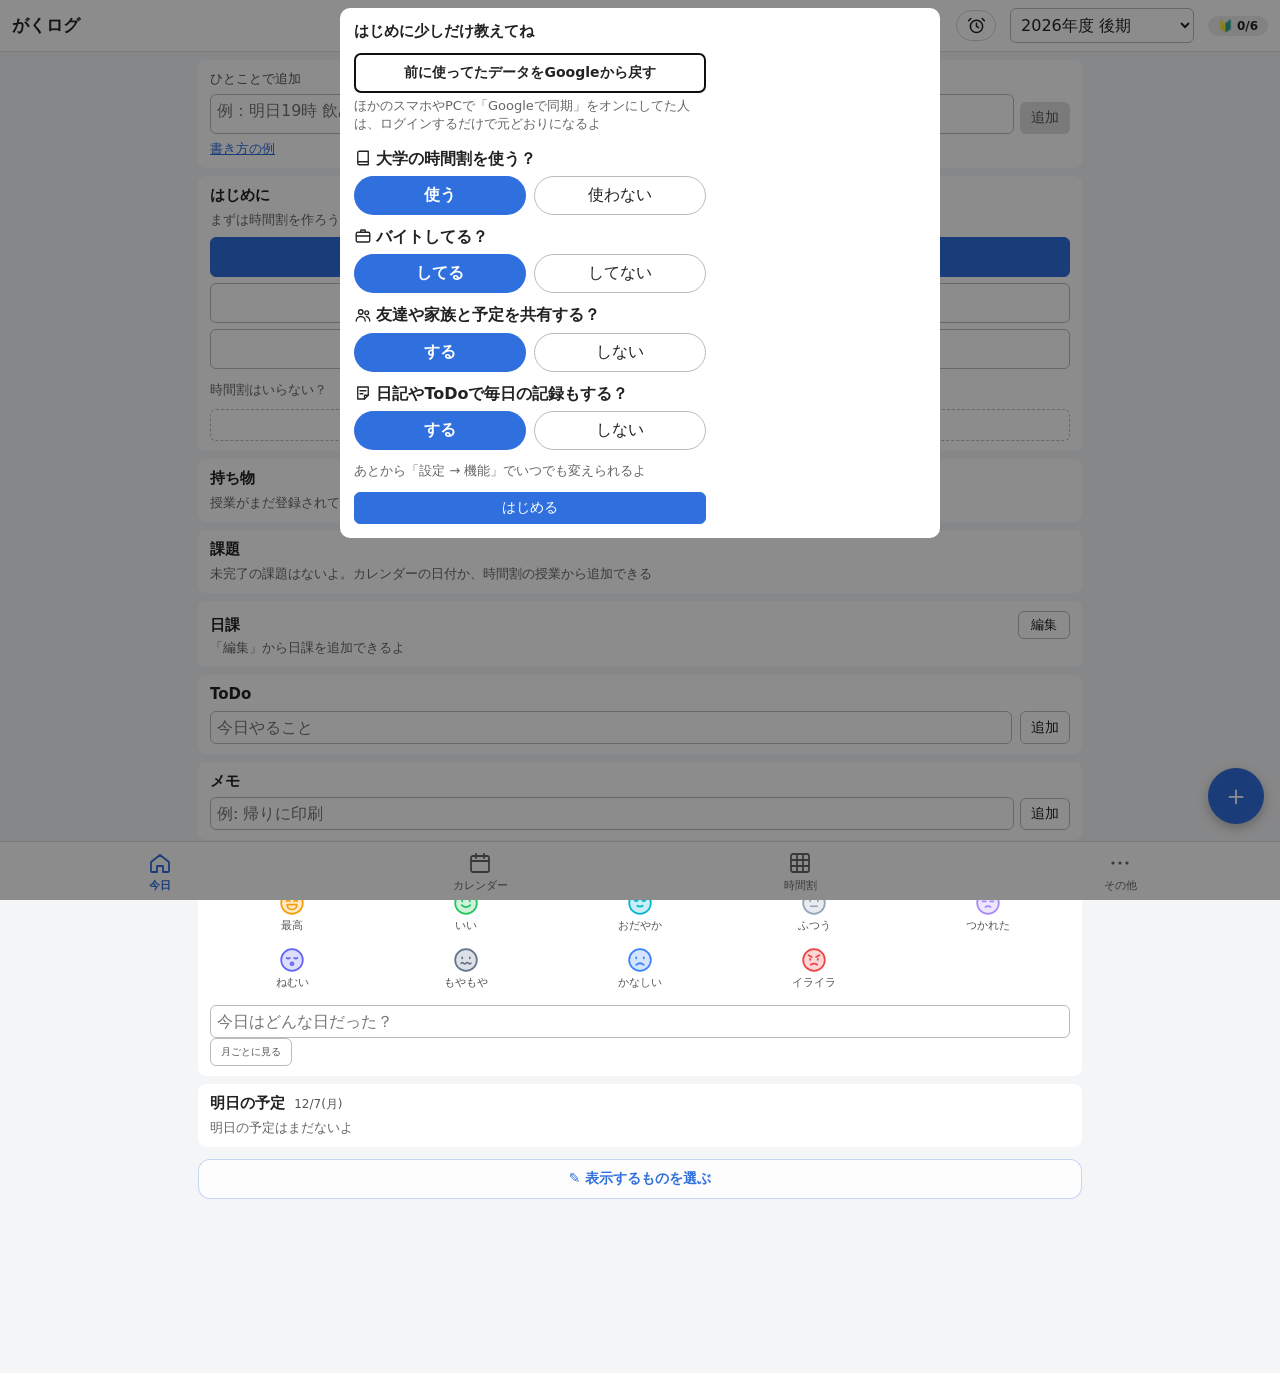
==== index.html @ d4e9dc65 "お知らせ・機能をさがすに新しい機能 Co-Authored-By: Claude Opus 5.5 <noreply@anthropic.com> Claude-Session: https://cl" ====
<!DOCTYPE html>
<html lang="ja">
<head>
<meta charset="UTF-8">
<meta name="viewport" content="width=device-width,initial-scale=1,maximum-scale=1,viewport-fit=cover">
<meta name="theme-color" content="#ffffff" media="(prefers-color-scheme: light)">
<meta name="theme-color" content="#1d1f24" media="(prefers-color-scheme: dark)">
<meta name="apple-mobile-web-app-title" content="がくログ">
<link rel="apple-touch-icon" href="apple-touch-icon.png">
<link rel="icon" href="apple-touch-icon.png">
<title>がくログ</title>
<link rel="stylesheet" href="style.css?v=269">
</head>
<body>
<header>
  <h1>がくログ</h1>
  <select id="termSelect" aria-label="学期"></select>
</header>

<main>
  <!-- 今日 -->
  <section class="view" id="view-today">
    <section class="card" id="nowCard"></section>
    <section class="card" id="packCard"></section>
    <section class="card" id="taskCard"></section>
    <section class="card" id="noteCard">
      <h2>メモ</h2>
      <ul id="noteList"></ul>
      <div class="row">
        <input id="noteInput" placeholder="例: 帰りに印刷" autocomplete="off" aria-label="メモ">
        <button id="noteAdd">追加</button>
      </div>
      <p class="hint">「今日だけ」は日付が変わるとここから消えて、カレンダーで見返せるよ。タグをタップすると「残す」になる</p>
      <h3>一言日記</h3>
      <div class="moodRow" id="moodRow" role="group" aria-label="今日の気分"></div>
      <input id="diaryInput" placeholder="今日はどんな日だった？" autocomplete="off" maxlength="200" aria-label="一言日記">
    </section>
  </section>

  <!-- カレンダー -->
  <section class="view" id="view-cal" hidden>
    <!-- 画像の日付を読むので、選んでる日とは関係ない。時間割タブと同じく上に置く -->
    <div class="gridBar calBar" id="calBar">
      <button type="button" id="evPhoto" data-ico="camera">画像から予定を追加</button>
    </div>
    <div class="card calCard">
      <div class="row calNav">
        <button id="calPrev" aria-label="前の月">‹</button>
        <b id="calTitle"></b>
        <button id="calNext" aria-label="次の月">›</button>
      </div>
      <div id="calGrid"></div>
      <p class="hint calLegend">
        <span class="ev task">課題</span><span class="ev job">バイト</span><span class="ev other">予定</span><span class="ev int">集中講義</span><span class="ev off">休み</span>
      </p>
      <div class="calOpts">
        <label class="inline" id="calPickBox"><input type="checkbox" id="calMulti"> 日付を複数選ぶ</label>
        <!-- 設定の「使い方」と同じ値（state.weekStart）。ここで変えてもすぐ保存 -->
        <label class="inline calWeek">週のはじまり
          <select id="calWeekStart" aria-label="カレンダーの週のはじまり"><option value="mon">月曜</option><option value="sun">日曜</option></select>
        </label>
      </div>
      <p class="hint" id="calPickInfo"></p>
    </div>

    <div class="card calCard">
      <h3 id="dayTitle"></h3>
      <ul id="dayList"></ul>

      <!-- 押したフォームだけ下に出す -->
      <div class="dayAddBar" id="dayAddBar">
        <button type="button" data-dayadd="todo" aria-expanded="false">＋ ToDo</button>
        <button type="button" data-dayadd="task" aria-expanded="false">＋ 課題</button>
        <button type="button" data-dayadd="ev" aria-expanded="false">＋ 予定</button>
      </div>

      <div id="taskBox" hidden>
        <h3 id="ctHead">この日が締切の課題を追加</h3>
        <select id="ctCourse" aria-label="授業"></select>
        <input id="ctTitle" placeholder="課題（例：レポート第1回）" aria-label="課題の内容" autocomplete="off">
        <label id="ctDueBox" hidden>締切 <input type="date" id="ctDue"></label>
        <div class="ctBtns">
          <button type="button" id="ctDel" hidden>削除</button>
          <button type="button" id="ctCancel" hidden>やめる</button>
          <button type="button" id="ctSave" class="primary" hidden>保存</button>
          <button type="button" id="ctAdd" class="primary">課題を追加</button>
        </div>
      </div>

      <div id="evBox" hidden>
      <h3 id="evHead">この日に予定を追加</h3>
      <div class="row">
        <select id="evKind" class="narrow" aria-label="種類">
          <option value="job">バイト</option>
          <option value="other">その他</option>
        </select>
        <input id="evTitle" autocomplete="off" placeholder="例: カフェ（空でもOK）" aria-label="予定のタイトル">
      </div>
      <label class="evDateRow" id="evDateRow" hidden>日付 <input type="date" id="evDate" aria-label="予定の日付"></label>
      <!-- 試験のときだけ：どの授業の試験か（試験前モードでノートを見返すため） -->
      <label class="evDateRow" id="evCourseRow" hidden>授業 <select id="evCourse" aria-label="試験の授業"></select></label>
      <div id="evChips" class="chips"></div>
      <p class="hint" id="evChipsHint">候補は長押しで消せるよ</p>
      <div class="row">
        <input type="time" id="evStart" aria-label="開始時刻">
        <span class="hint">〜</span>
        <input type="time" id="evEnd" aria-label="終了時刻">
        <button id="evAdd">追加</button>
      </div>
      <!-- メモはいつも見えるように「くわしく」の外に置く（中に入れてたら、メモがあるのに気づかれなかった） -->
      <textarea id="evMemo" rows="2" placeholder="メモ（場所・持ち物など）" aria-label="予定のメモ"></textarea>
      <details class="evMore" id="evMore">
        <summary>くわしく（まとめて追加・共有など）</summary>
        <label class="inline" id="evWeeklyBox"><input type="checkbox" id="evWeekly"> 同じ曜日に4週分まとめて追加</label>
      </details>
      <div id="evEditBox" hidden>
        <!-- 同じ予定が2件以上あるときだけ出す -->
        <fieldset class="evScopeBox" id="evScopeBox" hidden>
          <legend>変更する範囲</legend>
          <select id="evScope" hidden aria-hidden="true"></select>
          <div id="evScopeList"></div>
          <p class="hint" id="evScopeHint">同じ予定＝種類・名前・時間が同じもの（毎週のバイトなど）</p>
        </fieldset>
        <div class="row split">
          <button id="evDel" class="danger">削除</button>
          <div class="row">
            <button id="evCancel">やめる</button>
            <button id="evSave" class="primary">変更を保存</button>
          </div>
        </div>
      </div>
      </div>
    </div>
  </section>

  <!-- 時間割 -->
  <section class="view" id="view-grid" hidden>
    <div id="grid"></div>
    <section class="card" id="intCard"></section>
  </section>

  <!-- その他 -->
  <section class="view" id="view-more" hidden>
    <!-- 授業：どちらも時間割タブの上にあるので出さない（ボタンはJSから使うので残す） -->
    <div class="card menu gridOnly" hidden>
      <h2>授業</h2>
      <button id="importBtn"><b>画像から読み込む</b><small>時間割表の画像をAIで読み取る</small></button>
      <button id="termBtn"><b>学期・休み・振替</b><small>開始日・終了日、授業がない日、曜日の振替、新しい学期</small></button>
    </div>
    <div class="card menu">
      <h2>お金</h2>
      <button id="incomeBtn"><b>収入</b><small>給与の記録、1年の合計、シフトからの見込み</small></button>
    </div>
    <div class="card menu">
      <h2>だれかと使う</h2>
      <button id="shareBtn" class="gridOnly"><b>時間割を共有</b><small>共有コードを送る・受け取る</small></button>
    </div>
    <div class="card menu">
      <h2>見た目</h2>
      <button id="lookBtn"><b>テーマの色・文字</b><small>アプリの色、フォント、アイコンの色</small></button>
    </div>
    <div class="card menu">
      <h2>困ったとき</h2>
      <button id="feedbackBtn" hidden><b>意見箱</b><small>名前なしで感想・不具合を送れる</small></button>
    </div>
    <div class="card menu">
      <button id="settingsBtn"><b>設定</b><small>通知、時限、AI、バックアップなど</small></button>
    </div>
    <button type="button" id="privacyBtn" class="privacyBtn">プライバシーポリシー</button>
  </section>
</main>

<!-- 下のタブ -->
<nav id="tabbar" aria-label="画面の切り替え">
  <button data-tab="today" class="on" aria-current="page">
    <svg viewBox="0 0 24 24" aria-hidden="true"><path d="M3 11l9-7 9 7v9a1 1 0 0 1-1 1h-5v-6h-6v6H4a1 1 0 0 1-1-1z"/></svg>
    今日
  </button>
  <button data-tab="cal">
    <svg viewBox="0 0 24 24" aria-hidden="true"><rect x="3" y="5" width="18" height="16" rx="2"/><path d="M3 10h18M8 3v4M16 3v4"/></svg>
    カレンダー
  </button>
  <button data-tab="grid">
    <svg viewBox="0 0 24 24" aria-hidden="true"><rect x="3" y="3" width="18" height="18" rx="2"/><path d="M3 9h18M3 15h18M9 3v18M15 3v18"/></svg>
    時間割
  </button>
  <button data-tab="more">
    <svg viewBox="0 0 24 24" aria-hidden="true"><circle cx="5" cy="12" r="1.6"/><circle cx="12" cy="12" r="1.6"/><circle cx="19" cy="12" r="1.6"/></svg>
    その他
  </button>
</nav>

<!-- 授業詳細 -->
<dialog id="courseDlg">
  <div class="dlg">
    <div class="dlgHead">
      <h2 tabindex="-1" autofocus>授業の詳細</h2>
      <button id="cX" class="x big" aria-label="閉じる">×</button>
    </div>
    <!-- 入れたあとも何の欄か分かるように、上に小さく見出し -->
    <div class="row">
      <label class="fld"><span>授業名</span><input id="cName" placeholder="例：線形代数学"></label>
      <label class="fld short"><span>略名</span><input id="cShort" placeholder="なくてもOK"></label>
    </div>
    <div class="row">
      <label class="fld"><span>曜日</span><select id="cDay"></select></label>
      <label class="fld"><span>時限</span><select id="cPeriod"></select></label>
    </div>
    <div class="row">
      <label class="fld"><span>先生</span><input id="cTeacher" placeholder="例：田中"></label>
      <label class="fld"><span>教室</span><input id="cRoom" placeholder="例：A101"></label>
    </div>
    <div class="row" id="cIntRow" hidden>
      <span class="hint">日程</span>
      <input type="date" id="cFrom" aria-label="集中講義の開始日">
      <span class="hint">〜</span>
      <input type="date" id="cTo" aria-label="集中講義の終了日">
    </div>

    <h3>持ち物</h3>
    <ul id="itemList"></ul>
    <div class="row">
      <input id="itemInput" list="itemSuggest" placeholder="例: 実験ノート" autocomplete="off" aria-label="持ち物">
      <button id="itemAdd">追加</button>
    </div>
    <datalist id="itemSuggest"></datalist>
    <p class="hint">追加すると「次回だけ」になって、次の授業（集中講義は最終日）が終わると消えるよ。タグをタップすると「毎回」に切り替わる</p>

    <h3>課題</h3>
    <ul id="taskList"></ul>
    <div class="row">
      <input id="taskInput" placeholder="例: レポート第3回" aria-label="課題">
      <input id="taskDue" type="date" class="narrow" aria-label="締切">
      <button id="taskAdd">追加</button>
    </div>

    <h3>先生の一言</h3>
    <div class="row">
      <textarea id="memoInput" rows="2" placeholder="例: 来週は小テスト" aria-label="先生の一言"></textarea>
      <button id="memoAdd">追加</button>
    </div>
    <ul id="memoList"></ul>

    <!-- 詳細（毎回閉じた状態で開く） -->
    <details class="sec" id="cMore">
      <summary>詳細 <small id="cMoreSum"></small></summary>
      <div class="cMoreBody">
        <h3>欠席 <small id="absSummary"></small></h3>
        <ul id="absList"></ul>
        <div class="row">
          <input type="date" id="absDate" aria-label="欠席した日">
          <button id="absAdd">欠席を記録</button>
        </div>
        <div class="row">
          <label class="inline">休める上限 <input id="absMax" type="number" min="0" max="99" inputmode="numeric" class="num"></label>
          <span class="hint">回（空でもOK）</span>
        </div>

        <div id="cCancelSec" class="contents">
        <h3>休講</h3>
        <ul id="cancelList"></ul>
        <div class="row">
          <select id="cancelDate" aria-label="休講にする日"></select>
          <button id="cancelAdd">休講にする</button>
        </div>
        <p class="hint">休講の回は飛ばすよ。「次回だけ」の持ち物は次の回に持ち越し</p>
        </div>

        <h3>シラバス</h3>
        <div class="row">
          <input id="cSyllabus" type="url" inputmode="url" placeholder="URL（なくてもOK）" aria-label="シラバスのURL">
          <button id="cSyllabusOpen">開く</button>
        </div>
        <p class="hint" id="cSyllabusHint"></p>
      </div>
    </details>

    <div class="row split" id="cBtns">
      <button id="cDelete" class="danger">授業を削除</button>
      <div class="row">
        <button id="cCancel">キャンセル</button>
        <button id="cClose" class="primary">保存して閉じる</button>
      </div>
    </div>
  </div>
</dialog>

<!-- 画像読み込み -->
<dialog id="importDlg">
  <div class="dlg">
    <div class="dlgHead">
      <h2 tabindex="-1" autofocus>画像から読み込み</h2>
      <button id="importClose" class="x big" aria-label="閉じる">×</button>
    </div>
    <p class="hint" id="importTarget"></p>
    <input type="file" id="imgFile" accept="image/*" multiple>
    <img id="imgPreview" alt="">
    <!-- 2枚以上選んだときは小さく並べる -->
    <div id="imgThumbs" class="imgThumbs" hidden></div>
    <button id="runOcr" class="primary">読み取る</button>
    <p id="ocrStatus"></p>
    <div id="ocrResult"></div>
    <div class="row end">
      <button id="applyAdd">追加で保存</button>
      <button id="applyReplace" class="primary">置き換えて保存</button>
    </div>
  </div>
</dialog>

<!-- 学期・休み・振替・共有 -->
<dialog id="termDlg">
  <div class="dlg">
    <div class="dlgHead">
      <h2 tabindex="-1" autofocus>学期・休み</h2>
      <button id="termClose" class="x big" aria-label="閉じる">×</button>
    </div>

    <details class="sec">
      <summary>学期 <small id="termSum"></small></summary>
      <ul id="termList"></ul>
      <p class="hint">開始日より前は授業がない扱いになるよ。終了日は空でもOK</p>
    </details>

    <details class="sec">
      <summary><span id="offTitle">授業がない日</span> <small id="offSum"></small></summary>
      <ul id="offList"></ul>
      <div class="row">
        <input type="date" id="offFrom" aria-label="休みの開始日">
        <span class="hint">〜</span>
        <input type="date" id="offTo" aria-label="休みの終了日">
      </div>
      <div class="row">
        <input id="offNote" placeholder="例: 文化の日、大学祭" aria-label="休みのメモ">
        <button id="offAdd">追加</button>
      </div>
      <p class="hint">1日だけなら右の日付は空でOK。1つの授業だけの休講は、授業をタップして登録してね</p>
    </details>

    <details class="sec">
      <summary>曜日の振替 <small id="swapSum"></small></summary>
      <ul id="swapList"></ul>
      <div class="row">
        <input type="date" id="swapDate" aria-label="振替する日">
        <span class="hint">は</span>
      </div>
      <div class="row">
        <select id="swapDay" class="narrow" aria-label="行う授業の曜日"></select>
        <span class="hint">の授業</span>
        <button id="swapAdd">追加</button>
      </div>
    </details>

    <details class="sec" id="newTermSec">
      <summary>新しい学期を作る</summary>
      <input id="newTermName" aria-label="新しい学期の名前">
      <div class="row">
        <span class="hint">開始</span><input type="date" id="newTermStart">
        <span class="hint">終了</span><input type="date" id="newTermEnd">
      </div>
      <label class="inline"><input type="checkbox" id="newTermCopy"> 今の学期の授業をコピーする（メモ・課題・欠席・集中講義はコピーしない）</label>
      <div class="row end">
        <button id="termCreate" class="primary">作成して切り替え</button>
      </div>
    </details>

    <details class="sec" id="shareSec">
      <summary>時間割を共有</summary>
      <p class="hint" id="shareInfo"></p>
      <label class="inline"><input type="checkbox" id="shareItems"> 「毎回」の持ち物も入れる</label>
      <label class="inline"><input type="checkbox" id="shareOff"> 授業がない日・曜日の振替も入れる</label>
      <p class="hint">先生の一言・課題・欠席・バイトなどの予定は送らないよ</p>
      <div class="row end">
        <button id="shareCopy" type="button">コピー</button>
        <button id="shareSend" class="primary">共有コードを送る</button>
      </div>

      <h3>受け取る</h3>
      <textarea id="shareIn" rows="3" placeholder="もらったメッセージを貼り付け（GK- から始まるコードだけでもOK）" aria-label="共有コード"></textarea>
      <div class="row end">
        <button id="shareRead">読み込む</button>
      </div>
      <div id="sharePreview" hidden>
        <p class="hint" id="shareSum"></p>
        <ul id="shareList"></ul>
        <label class="inline" id="shareTimesBox"><input type="checkbox" id="shareTimes"> 時限の時刻も送り主に合わせる</label>
        <div class="row end">
          <button id="shareAdd">今の学期に追加</button>
          <button id="shareNew" class="primary">新しい学期として追加</button>
        </div>
      </div>
    </details>
  </div>
</dialog>

<!-- 収入 -->
<dialog id="incomeDlg">
  <div class="dlg">
    <div class="dlgHead">
      <h2 tabindex="-1" autofocus>収入</h2>
      <button id="inX" class="x big" aria-label="閉じる">×</button>
    </div>
    <div class="row calNav">
      <button id="inPrev" aria-label="前の年">‹</button>
      <b id="inYear"></b>
      <button id="inNext" aria-label="次の年">›</button>
    </div>
    <div id="inSummary"></div>
    <div class="row">
      <span class="hint lbl">上限</span>
      <input id="inLimit" type="number" min="0" inputmode="numeric" placeholder="空でもOK" aria-label="年収の上限ライン">
      <span class="hint">円</span>
    </div>
    <p class="hint">扶養などのラインは人によって違うよ。親や学校に確認した金額を入れてね。年収は支給日の年で数えることが多いから、ここも支給日で集計してる</p>
    <table id="inMonths" class="inTable"></table>

    <h3>記録</h3>
    <ul id="inList"></ul>

    <h3 id="inHead">収入を追加</h3>
    <details class="sec" id="inScan">
      <summary>給与明細の写真から読み取る</summary>
      <p class="hint" id="scanNote"></p>
      <input type="file" id="scanFile" accept="image/*" multiple>
      <p class="hint" id="scanQueue" hidden></p>
      <div id="scanBox" hidden>
        <div class="seg">
          <button id="modeCrop">範囲を選ぶ</button>
          <button id="modeMask">塗りつぶす</button>
        </div>
        <p class="hint" id="scanHint"></p>
        <canvas id="scanCv"></canvas>
        <div class="row end">
          <button id="scanUndo">1つ戻す</button>
          <button id="scanReset">やり直す</button>
          <button id="scanRun" class="primary">読み取る</button>
        </div>
      </div>
      <p class="hint" id="scanStatus"></p>
    </details>
    <div class="row">
      <span class="hint lbl">支給日</span>
      <input type="date" id="inDate" aria-label="支給日">
    </div>
    <div class="row">
      <span class="hint lbl">何月分</span>
      <input type="month" id="inMonth" aria-label="何月分（任意）">
    </div>
    <div class="row">
      <span class="hint lbl">バイト先</span>
      <input id="inJob" autocomplete="off" placeholder="例: カフェ" aria-label="バイト先">
    </div>
    <div id="inJobChips" class="chips"></div>
    <p class="hint">候補は長押しで消せるよ</p>
    <div class="row">
      <span class="hint lbl">総支給</span>
      <input type="number" id="inGross" min="0" inputmode="numeric" aria-label="総支給額">
      <span class="hint">円</span>
    </div>
    <div class="row">
      <span class="hint lbl">手取り</span>
      <input type="number" id="inNet" min="0" inputmode="numeric" aria-label="手取り（差引支給額）">
      <span class="hint">円</span>
    </div>
    <div class="row end">
      <button id="inCancel" hidden>やめる</button>
      <button id="inSave" class="primary">追加</button>
    </div>
  </div>
</dialog>

<!-- 設定 -->
<dialog id="settingsDlg">
  <div class="dlg">
    <div class="dlgHead">
      <h2 tabindex="-1" autofocus>設定</h2>
      <button id="sX" class="x big" aria-label="閉じる">×</button>
    </div>

    <div class="setGrp">
      <h3 class="setGrpH">基本</h3>
    <!-- 機能のオン/オフ（オフにするとアプリのどこにも出ない。データは消えない） -->
    <details class="sec set" id="setFeat">
      <summary>使う機能 <small></small></summary>
      <p class="hint">使わない機能はオフにすると、アプリのどこにも出なくなるよ。データは消えないから、オンに戻せば元通り</p>
      <div class="featList">
        <label class="feat"><input type="checkbox" id="sUseGrid"><span><b data-ico="course">時間割</b><small>授業・持ち物・学期・欠席・ミニノート</small></span></label>
        <label class="feat"><input type="checkbox" data-feat="job"><span><b data-ico="job">バイト・収入</b><small>バイトの予定、シフト表・給与明細の読み取り、収入</small></span></label>
        <label class="feat"><input type="checkbox" data-feat="spend"><span><b data-ico="receipt">支出</b><small>使ったお金の記録、レシートの読み取り、月の予算と円グラフ</small></span></label>
        <label class="feat"><input type="checkbox" data-feat="group"><span><b data-ico="group">共有グループ</b><small>家族やサークルと予定を共有、コメント</small></span></label>
        <label class="feat"><input type="checkbox" data-feat="share"><span><b data-ico="link">時間割の見せ合い</b><small>共有コード・QR、友達の時間割、空きコマ</small></span></label>
        <label class="feat"><input type="checkbox" data-feat="diary"><span><b data-ico="diary">一言日記</b><small>今日の画面とカレンダーの日記</small></span></label>
        <label class="feat"><input type="checkbox" data-feat="todo"><span><b data-ico="todo">ToDo</b><small>今日の画面とカレンダーのToDo</small></span></label>
        <label class="feat"><input type="checkbox" data-feat="memo"><span><b data-ico="memo">メモ</b><small>今日の画面とカレンダーのメモ</small></span></label>
        <label class="feat"><input type="checkbox" data-feat="habit"><span><b data-ico="habit">日課</b><small>毎日やることのチェック</small></span></label>
        <label class="feat"><input type="checkbox" data-feat="points"><span><b data-ico="gift">ポイント</b><small>ログインポイント、交換所、はじめにやること</small></span></label>
        <label class="feat"><input type="checkbox" data-feat="alarm"><span><b data-ico="alarm">目覚まし</b><small>授業やバイトに合わせて鳴らす。上の目覚ましのボタンから（アプリ版）</small></span></label>
        <label class="feat"><input type="checkbox" data-feat="exam"><span><b data-ico="exam">試験前モード</b><small>試験の7日前から、その授業のノートや写真をすぐ見返せる</small></span></label>
        <label class="feat"><input type="checkbox" data-feat="ai"><span><b data-ico="camera">写真から読み取り（AI）</b><small>シフト表・時間割・給与明細・予定が書いてある画像やスクショ</small></span></label>
      </div>
    </details>

    <!-- おせっかい機能：ちょっと意地悪に手伝う。最初は全部オフ（state.fun） -->
    <details class="sec set" id="setFun">
      <summary>おせっかい機能 <small></small></summary>
      <p class="hint">ちょっとおせっかいに手伝ってくれる機能。使いたいものだけオンにしてね</p>
      <div class="featList">
        <label class="feat"><input type="checkbox" data-fun="saba"><span><b>🐟 締切サバ読み</b><small>課題の締切を1〜3日前に出す。何日ずらしたかは自分にもわからない</small></span></label>
        <label class="feat"><input type="checkbox" data-fun="est"><span><b>⏱ 自己申告補正</b><small>「レポート 1時間」と入れると、過去の実績から「あなたの1時間は平均2.8時間」と言い返して予定を延ばす</small></span></label>
        <label class="feat"><input type="checkbox" data-fun="mood"><span><b>☔ やる気天気予報</b><small>行動の記録から「火曜15時のあなたは80%の確率で何もしません」と予報。その時間に予定を入れると止める</small></span></label>
        <label class="feat"><input type="checkbox" data-fun="sleep"><span><b>😴 睡眠の先取り</b><small>睡眠を先に予定として確保。そこに予定を入れると「睡眠より大事？理由を30字で」</small></span></label>
        <label class="feat"><input type="checkbox" data-fun="line"><span><b>💬 締切トーク</b><small>締切が擬人化してLINEしてくる。2週間前は「よろしくね〜」、3日前から既読スルーにキレ始めて、前日は「もういい」</small></span></label>
        <label class="feat"><input type="checkbox" data-fun="survive"><span><b>🎓 1限生存率シミュレーター</b><small>1限の数と起きた時刻から「この時間割だと単位取得見込みは62%」</small></span></label>
      </div>
      <div class="row funSleepRow"><span class="hint lbl">睡眠</span><input type="time" id="sSleepFrom" aria-label="寝る時刻"><span class="hint">〜</span><input type="time" id="sSleepTo" aria-label="起きる時刻"></div>
    </details>

    <details class="sec set gridOnly" id="setGrid">
      <summary>時間割と時限 <small></small></summary>
      <div class="row">
        <label class="inline">時限数 <input id="sPeriods" type="number" min="1" max="10" class="num"></label>
        <label class="inline"><input type="checkbox" id="sSat"> 土曜を表示</label>
      </div>
      <label class="inline"><input type="checkbox" id="sShift"> 時刻を変えたら、後ろの時限も同じだけずらす</label>
      <table id="sTimes"></table>
      <p class="hint err" id="sTimesErr" hidden></p>
    </details>

    <details class="sec set" id="setUse">
      <summary>課題とカレンダー <small></small></summary>
      <label class="inline">カレンダーの週のはじまり
        <select id="sWeekStart" class="narrow" aria-label="週のはじまり">
          <option value="mon">月曜</option>
          <option value="sun">日曜</option>
        </select>
      </label>
      <label class="inline">日付が変わる時刻
        <select id="sDayStart" class="narrow" aria-label="日付が変わる時刻">
          <option value="0">0時（ふつう）</option>
          <option value="1">1時</option>
          <option value="2">2時</option>
          <option value="3">3時</option>
          <option value="4">4時</option>
          <option value="5">5時</option>
        </select>
      </label>
      <p class="hint">夜ふかしする人に。たとえば4時にすると、夜中の1時は前の日の続きとして「今日」「明日の予定」を出すよ</p>
    </details>

    <details class="sec set" id="setLook">
      <summary>見た目 <small></small></summary>
      <div class="row">
        <label class="inline">色
          <select id="sColor" class="narrow" aria-label="テーマの色">
            <option value="blue">青</option>
            <option value="green">緑</option>
            <option value="pink">ピンク</option>
            <option value="red">赤</option>
            <option value="purple">紫</option>
            <option value="yellow">黄</option>
            <option value="gray">グレー</option>
          </select>
        </label>
        <label class="inline">文字
          <select id="sFont" class="narrow" aria-label="文字の種類">
            <option value="system">ふつう</option>
            <option value="maru">丸ゴシック</option>
            <option value="mincho">明朝</option>
          </select>
        </label>
      </div>
      <p class="hint">選ぶとすぐ見た目が変わるよ。壁紙は「その他」の「見た目」から</p>

      <details class="sec" id="iconBox">
        <summary>アプリアイコンの色</summary>
        <p class="hint">使いたい色のページを開いて、共有→「ホーム画面に追加」。今あるアイコンは変わらないから、古いほうは消してね</p>
        <div class="iconLinks">
          <a href="./" target="_blank" rel="noopener"><img src="apple-touch-icon.png" alt="" loading="lazy">青</a>
          <a href="green.html" target="_blank" rel="noopener"><img src="icon-green.png" alt="" loading="lazy">緑</a>
          <a href="pink.html" target="_blank" rel="noopener"><img src="icon-pink.png" alt="" loading="lazy">ピンク</a>
          <a href="red.html" target="_blank" rel="noopener"><img src="icon-red.png" alt="" loading="lazy">赤</a>
          <a href="purple.html" target="_blank" rel="noopener"><img src="icon-purple.png" alt="" loading="lazy">紫</a>
          <a href="yellow.html" target="_blank" rel="noopener"><img src="icon-yellow.png" alt="" loading="lazy">黄</a>
          <a href="gray.html" target="_blank" rel="noopener"><img src="icon-gray.png" alt="" loading="lazy">グレー</a>
        </div>
        <p class="hint">アイコンを変えるとデータが引き継がれないことがあるよ。先に「書き出し」して、新しいほうで「復元」してから古いほうを消してね</p>
      </details>
    </details>
    </div>

    <div class="setGrp">
      <h3 class="setGrpH">お知らせ</h3>
    <details class="sec set" id="setNotify" hidden>
      <summary>通知とウィジェット <small></small></summary>
    </details>
    <button type="button" class="setLink" id="setAlarm"><span data-ico="alarm">目覚まし</span><small>アラームの画面へ</small></button>
    </div>

    <div class="setGrp">
      <h3 class="setGrpH">つなぐ</h3>
    <details class="sec set" id="setCal">
      <summary>カレンダー連携 <small></small></summary>
    </details>

    <details class="sec set" id="aiBox">
      <summary>AI（画像の読み取り） <small></small></summary>
      <p class="hint">写真から時間割・シフト表・給与明細などを読み取るときに使うAI</p>
      <select id="sProvider" aria-label="使うAI"></select>
      <p id="sGakuLeft" class="aiLeft"></p>
      <a id="sKeyLink" target="_blank" rel="noopener">APIキーを取得する</a>
      <p id="sNote" class="hint"></p>
      <h3 class="aiKeyH">APIキー</h3>
      <!-- type="password" にすると、PC のブラウザがメモや予定を追加するたびに「パスワードを保存？」と聞いてくるので、見た目だけ伏せ字 -->
      <input id="sKey" type="text" class="secretIn" autocomplete="off" spellcheck="false" autocapitalize="off" placeholder="ここに貼り付け" aria-label="APIキー">
      <h3 class="aiKeyH">モデル</h3>
      <select id="sModelPick" aria-label="モデル"></select>
      <input id="sModel" placeholder="モデルIDを直接入力" aria-label="モデルID" hidden>
    </details>

    <details class="sec set gridOnly" id="setSyl">
      <summary>シラバス検索 <small></small></summary>
      <input id="sSyllabus" type="url" inputmode="url" placeholder="シラバス検索ページのURL" aria-label="シラバス検索のURL">
      <p class="hint err" id="sSylErr" hidden></p>
      <p class="hint">いつもシラバスを検索してるページのURLを入れてね。授業の「開く」を押すと、授業名をコピーしてこのページを開くよ。検索欄に貼り付ければOK</p>
    </details>
    </div>

    <div class="setGrp">
      <h3 class="setGrpH">データ</h3>
    <details class="sec set" id="setData">
      <summary>バックアップ・復元 <small></small></summary>
      <div class="row">
        <button id="exportBtn">書き出し</button>
        <label class="fileBtn">復元<input type="file" id="restoreFile" accept=".json" class="vh"></label>
      </div>
      <p class="hint" id="lastExport"></p>
    </details>
    </div>

    <p class="hint setAuto">変えたところはすぐ反映されるよ</p>
    <div class="row end">
      <button id="sSave" class="primary">閉じる</button>
    </div>
  </div>
</dialog>

<div id="toast" hidden><span id="toastMsg"></span><button id="toastUndo">元に戻す</button></div>
<script src="qrcode.js"></script>
<script src="jsQR.js"></script>
<script src="app.js?v=269"></script>
</body>
</html>
---- style.css ----
* { box-sizing: border-box; }
[hidden] { display: none !important; }

/* ===== 色 ===== */
:root {
  color-scheme: light dark;
  --font: system-ui, "Hiragino Sans", "Noto Sans JP", sans-serif;
  --bg: #f4f5f7; --surface: #fff; --text: #222; --sub: #555; --muted: #666;
  --line: #ddd; --line-soft: #eee; --border: #bbb;
  --accent: #2f6fde; --accent-strong: #2f6fde; --on-accent: #fff;
  --accent-soft: #f3f7ff; --course: #e3ecfb; --today: #eef4ff; --head: #ddd;
  --danger: #c33; --ok: #2a7d3a; --over: #c92a2a; --soon: #c2410c;
  --tag-bg: #e7f5ff; --tag-fg: #1864ab; --tagn-bg: #fff4e6; --tagn-fg: #c2410c;
  --item-fg: #8a3b00; --badge-item: #e8590c; --badge-task: #7048e8;
  --toast-bg: #333; --toast-fg: #fff; --toast-link: #8fb8ff;
  --backdrop: rgba(0, 0, 0, .45);
  --tabbar-h: 58px;
}
@media (prefers-color-scheme: dark) {
  :root {
    --bg: #121316; --surface: #1d1f24; --text: #e8e8ea; --sub: #b5b8bf; --muted: #9a9ea6;
    --line: #33363d; --line-soft: #2a2d33; --border: #4a4e57;
    --accent: #7aa5ff; --accent-strong: #3366cc; --on-accent: #fff;
    --accent-soft: #1f2a40; --course: #24324d; --today: #1a2233; --head: #2c2f36;
    --danger: #ff6b6b; --ok: #51cf66; --over: #ff6b6b; --soon: #ffa94d;
    --tag-bg: #1c3550; --tag-fg: #a5d8ff; --tagn-bg: #3d2a14; --tagn-fg: #ffc078;
    --item-fg: #ffc078; --badge-item: #d9480f; --badge-task: #6741d9;
    --toast-bg: #2c2f36; --toast-fg: #e8e8ea; --toast-link: #8fb8ff;
    --backdrop: rgba(0, 0, 0, .6);
  }
}

/* ===== テーマ：文字 ===== */
:root[data-font="maru"] { --font: "Hiragino Maru Gothic ProN", "Zen Maru Gothic", system-ui, sans-serif; }
:root[data-font="mincho"] { --font: "Hiragino Mincho ProN", "Yu Mincho", "Noto Serif JP", serif; }

/* ===== テーマ：色 ===== */
:root[data-color="green"] {
  --accent: #2a7d3a; --accent-strong: #2a7d3a; --accent-soft: #ebfbee;
  --course: #d3f9d8; --today: #ebfbee; --tag-bg: #ebfbee; --tag-fg: #2a7d3a;
}
:root[data-color="pink"] {
  --accent: #d6336c; --accent-strong: #d6336c; --accent-soft: #fff0f6;
  --course: #ffdeeb; --today: #fff0f6; --tag-bg: #fff0f6; --tag-fg: #c2255c;
}
:root[data-color="red"] {
  --accent: #e03131; --accent-strong: #e03131; --accent-soft: #fff5f5;
  --course: #ffe3e3; --today: #fff5f5; --tag-bg: #fff5f5; --tag-fg: #c92a2a;
}
:root[data-color="purple"] {
  --accent: #7048e8; --accent-strong: #7048e8; --accent-soft: #f3f0ff;
  --course: #e5dbff; --today: #f3f0ff; --tag-bg: #f3f0ff; --tag-fg: #5f3dc4;
}
:root[data-color="yellow"] {
  --accent: #b35c00; --accent-strong: #fab005; --on-accent: #222; --accent-soft: #fff9db;
  --course: #fff3bf; --today: #fff9db; --tag-bg: #fff9db; --tag-fg: #8f4a00;
}
:root[data-color="gray"] {
  --accent: #495057; --accent-strong: #495057; --accent-soft: #f1f3f5;
  --course: #e9ecef; --today: #f1f3f5; --tag-bg: #f1f3f5; --tag-fg: #343a40;
}
@media (prefers-color-scheme: dark) {
  :root[data-color="green"] {
    --accent: #69db7c; --accent-strong: #2a7d3a; --accent-soft: #1b2e20;
    --course: #1f3a26; --today: #17241b; --tag-bg: #1f3a26; --tag-fg: #b2f2bb;
  }
  :root[data-color="pink"] {
    --accent: #faa2c1; --accent-strong: #c2255c; --accent-soft: #3a1d2a;
    --course: #4a2235; --today: #2a1820; --tag-bg: #4a2235; --tag-fg: #fcc2d7;
  }
  :root[data-color="red"] {
    --accent: #ff8787; --accent-strong: #e03131; --accent-soft: #3a1b1b;
    --course: #4a2222; --today: #2a1616; --tag-bg: #4a2222; --tag-fg: #ffc9c9;
  }
  :root[data-color="purple"] {
    --accent: #b197fc; --accent-strong: #7048e8; --accent-soft: #26203d;
    --course: #33295a; --today: #1e1a30; --tag-bg: #33295a; --tag-fg: #d0bfff;
  }
  :root[data-color="yellow"] {
    --accent: #ffd43b; --accent-strong: #fab005; --on-accent: #222; --accent-soft: #3a3214;
    --course: #4a3f12; --today: #2a2510; --tag-bg: #4a3f12; --tag-fg: #ffec99;
  }
  :root[data-color="gray"] {
    --accent: #ced4da; --accent-strong: #5c636a; --accent-soft: #2a2d33;
    --course: #343a40; --today: #212429; --tag-bg: #343a40; --tag-fg: #dee2e6;
  }
}

/* ===== 基本 ===== */
body {
  margin: 0;
  font-family: var(--font);
  background: var(--bg);
  color: var(--text);
}
/* ダイアログ中は後ろの画面を固定 */
body.lock { position: fixed; left: 0; right: 0; overflow: hidden; }

header {
  display: flex; gap: 8px; align-items: center;
  padding: calc(8px + env(safe-area-inset-top)) 12px 8px;
  background: var(--surface); border-bottom: 1px solid var(--line);
  position: sticky; top: 0; z-index: 2;
}
h1 { font-size: 17px; margin: 0 auto 0 0; white-space: nowrap; }
h2 { font-size: 15px; margin: 0 0 6px; }
h2 small, h3 small { font-weight: normal; color: var(--sub); font-size: 12px; margin-left: 4px; }
h3 small.alert { color: var(--over); font-weight: bold; }
h2[tabindex]:focus { outline: none; }
h3 { margin: 8px 0 0; font-size: 14px; }
#termSelect { width: auto; max-width: 60%; min-width: 0; }

button {
  font: inherit; font-size: 14px; padding: 6px 10px;
  border: 1px solid var(--border); border-radius: 6px;
  background: var(--surface); color: var(--text); cursor: pointer;
}
/* 無効・ロック中：半透明にすると元が薄い色だと読めなくなるので、読める薄い色＋点線の枠にする */
button:disabled { color: var(--muted); border-style: dashed; cursor: default; }
button.primary:disabled { background: var(--line); border-color: var(--line); color: var(--sub); }
button.primary { background: var(--accent-strong); color: var(--on-accent); border-color: var(--accent-strong); }
button.danger { color: var(--danger); border-color: var(--danger); }
input, textarea, select {
  font: inherit; font-size: 16px; padding: 6px;
  border: 1px solid var(--border); border-radius: 6px; width: 100%;
  background: var(--surface); color: var(--text);
}
input[type=checkbox] { width: auto; accent-color: var(--accent-strong); }
input[type=date] { min-width: 0; }
a { color: var(--accent); }

main { max-width: 900px; margin: 0 auto; padding: 8px; }
.card { background: var(--surface); border-radius: 8px; padding: 10px 12px; margin-bottom: 8px; }
/* カードの先頭の見出しは、h2 でも h3 でも同じ大きさ・余白に */
.card > h2:first-child, .card > h3:first-child { font-size: 15px; margin: 0 0 6px; }
/* 今日の画面：中身がないときの「なし」は出さず、見出しと入力欄だけにする */
#view-today .card li.muted:only-child { display: none; }
#noteCard:has(#noteList > li.muted:only-child) > .hint { display: none; }
.muted { color: var(--muted); font-size: 13px; margin: 0; }
.hint { color: var(--muted); font-size: 13px; margin: 0; }
.ok { color: var(--ok); font-weight: bold; margin: 4px 0 0; font-size: 13px; }
.start { margin: 0 0 6px; font-size: 14px; color: var(--accent); }

/* ===== 画面（タブ） ===== */
.view { padding-bottom: calc(var(--tabbar-h) + 24px + env(safe-area-inset-bottom) + var(--ad-h, 0px)); }
/* ＋ボタンは「今日」だけなので、そこだけ＋ボタン（56px＋すき間）が重ならないぶん空けておく */
#view-today { padding-bottom: calc(var(--tabbar-h) + 84px + env(safe-area-inset-bottom) + var(--ad-h, 0px)); }
/* 時間割は表を画面のまんなかまで持ってこれるように */
#view-grid { padding-bottom: calc(var(--tabbar-h) + 24px + env(safe-area-inset-bottom) + 15vh + var(--ad-h, 0px)); }

#tabbar {
  position: fixed; left: 0; right: 0; bottom: 0; z-index: 3;
  display: grid; grid-template-columns: repeat(4, 1fr);
  background: var(--surface); border-top: 1px solid var(--line);
  padding-bottom: env(safe-area-inset-bottom);
}
#tabbar button {
  height: var(--tabbar-h); border: none; border-radius: 0; background: none;
  color: var(--muted); font-size: 11px; padding: 6px 0 4px;
  display: flex; flex-direction: column; align-items: center; justify-content: center; gap: 3px;
}
#tabbar button.on { color: var(--accent); font-weight: bold; }
#tabbar svg {
  width: 24px; height: 24px;
  fill: none; stroke: currentColor; stroke-width: 1.8; stroke-linecap: round; stroke-linejoin: round;
}
#tabbar svg circle { fill: currentColor; stroke: none; }

/* はじめにのボタン */
.startBtns { display: flex; flex-direction: column; gap: 6px; margin-top: 8px; }
.startBtns button { padding: 10px; }

/* その他 */
.menu h2 { font-size: 13px; color: var(--sub); font-weight: normal; }
.menu button {
  width: 100%; text-align: left; padding: 10px 12px;
  display: flex; flex-direction: column; align-items: flex-start; gap: 2px;
}
.menu button + button { margin-top: 6px; }
.menu button small { color: var(--muted); font-size: 12px; }

/* ===== 次の授業 ===== */
.nc {
  padding: 6px 8px; margin-bottom: 4px; cursor: pointer;
  border-left: 4px solid var(--accent); background: var(--accent-soft); border-radius: 4px;
}
.nc small { color: var(--sub); }
.nc-items { font-size: 13px; color: var(--item-fg); margin-top: 2px; }

/* ===== リスト共通 ===== */
ul { list-style: none; padding: 0; margin: 0; }
li {
  display: flex; justify-content: space-between; align-items: center;
  gap: 6px; padding: 4px 0; border-bottom: 1px solid var(--line-soft);
}
li label { flex: 1; display: flex; gap: 6px; align-items: center; }
.done { text-decoration: line-through; color: var(--muted); }
.tag {
  display: inline-block; font-size: 11px; white-space: nowrap;
  background: var(--tag-bg); color: var(--tag-fg); border-radius: 6px; padding: 0 5px; margin: 0 4px;
}
.tag.next { background: var(--tagn-bg); color: var(--tagn-fg); }
button.tag { border: none; font-size: 12px; padding: 2px 8px; line-height: 1.5; margin: 0 6px 0 0; }
.from { font-size: 12px; color: var(--muted); white-space: nowrap; }
.due { font-size: 12px; color: var(--sub); white-space: nowrap; cursor: pointer; }
li.over .due { color: var(--over); font-weight: bold; }
li.soon .due { color: var(--soon); font-weight: bold; }
.x { border: none; background: none; color: var(--muted); padding: 2px 6px; }
.memo-date { font-size: 12px; color: var(--muted); display: block; }

/* ===== 時間割 ===== */
#grid { display: grid; gap: 3px; }
.head, .pnum { background: var(--head); text-align: center; font-weight: bold; padding: 4px 0; border-radius: 4px; }
.pnum { display: flex; flex-direction: column; align-items: center; justify-content: center; font-size: 13px; }
.pnum small { font-weight: normal; font-size: 10px; color: var(--sub); }
.head.today { background: var(--accent-strong); color: var(--on-accent); }
.cell {
  background: var(--surface); min-height: 64px; min-width: 0; border-radius: 4px; padding: 2px;
  display: flex; flex-direction: column; gap: 2px; cursor: pointer;
}
.cell.today { background: var(--today); }
/* 授業がある一番遅い時限より後の時限は低く（タップで追加はそのままできる） */
.cell.idle { min-height: 36px; }
.pnum.idle { padding: 2px 0; }
.course { background: var(--course); border-radius: 4px; padding: 3px; font-size: 12px; line-height: 1.3; }
.course b { display: block; overflow-wrap: anywhere; }
.course small { color: var(--sub); overflow-wrap: anywhere; }
.badge {
  display: inline-block; color: #fff; border-radius: 8px;
  padding: 0 5px; font-size: 10px; margin: 1px 2px 0 0;
}
.badge.item { background: var(--badge-item); }
.badge.task { background: var(--badge-task); }
.badge.abs { background: var(--over); }

/* ===== 集中講義 ===== */
.contents { display: contents; }
#intCard { margin-top: 8px; }
.intList {
  display: grid; grid-template-columns: repeat(auto-fill, minmax(140px, 1fr));
  gap: 4px; margin-bottom: 8px;
}
.intList .course { cursor: pointer; }
.course .when { display: block; font-size: 11px; color: var(--sub); }

/* ===== ダイアログ ===== */
dialog {
  border: none; border-radius: 10px; width: min(600px, 94vw); padding: 0;
  background: var(--surface); color: var(--text);
  max-height: calc(100dvh - 24px);
  overflow-y: auto; overflow-x: hidden;
  overscroll-behavior: contain;
}
dialog::backdrop { background: var(--backdrop); }
.dlg { padding: 14px; display: flex; flex-direction: column; gap: 8px; min-width: 0; }
.row { display: flex; gap: 6px; align-items: center; }
.row > * { flex: 1; }
.row > button, .row > .narrow, .row > .inline, .row > .hint { flex: none; }
.narrow { width: auto; }
.row.end { justify-content: flex-end; }
.row.end > * { flex: none; }
.row.split { justify-content: space-between; }
.row.split > * { flex: none; }
.inline { display: flex; align-items: center; gap: 6px; font-size: 14px; }
.num { width: 4em; }
#imgPreview { max-width: 100%; max-height: 220px; object-fit: contain; display: none; }
#ocrStatus { font-size: 13px; color: var(--sub); margin: 0; }
table { width: 100%; border-collapse: collapse; font-size: 12px; }
td { padding: 2px; }
td input, td select { padding: 3px; font-size: 16px; }
#sTimes td:first-child { white-space: nowrap; width: 3em; }

/* 見出しと×（スクロールしても上に残る） */
.dlgHead {
  position: sticky; top: -14px; z-index: 1;
  display: flex; align-items: center; justify-content: space-between;
  margin: -14px -14px 0; padding: 10px 14px;
  background: var(--surface); border-bottom: 1px solid var(--line-soft);
}
.dlgHead h2 { margin: 0; }
.x.big { font-size: 22px; line-height: 1; padding: 4px 10px; }

/* 授業詳細 */
.row > input.short { flex: none; width: 7.5em; }
/* 見出しつきの入力欄（上に小さく「授業名」など） */
.fld { display: flex; flex-direction: column; gap: 2px; min-width: 0; }
.fld > span { font-size: 12px; color: var(--muted); }
.fld > input, .fld > select { width: 100%; box-sizing: border-box; }
.row > .fld.short { flex: none; width: 7.5em; }
/* 幅の狭いスマホでボタンが入りきらなければ2段にする */
#cBtns { flex-wrap: wrap; gap: 6px; }
#cBtns > .row { margin-left: auto; }

/* 折りたたみ */
details.sec, #aiBox { border: 1px solid var(--line); border-radius: 8px; padding: 8px 10px; }
details.sec > summary, #aiBox > summary { font-weight: bold; font-size: 14px; cursor: pointer; }
details.sec[open] > * + *, #aiBox[open] > * + * { margin-top: 8px; }
details.sec > a, #aiBox > a { display: block; }

/* 学期 */
.termBox { flex: 1; display: flex; flex-direction: column; gap: 4px; }
.termBox .row > span, .termBox .row > button { flex: none; }

/* 共有 */
#sharePreview { display: flex; flex-direction: column; gap: 8px; }
#shareList { max-height: 40vh; overflow-y: auto; border: 1px solid var(--line-soft); border-radius: 6px; padding: 0 8px; }
#shareList li:last-child { border-bottom: none; }

/* 復元ボタン（ファイル選択を隠してボタンに見せる） */
.fileBtn {
  display: inline-block; flex: none; font-size: 14px; padding: 6px 10px;
  border: 1px solid var(--border); border-radius: 6px;
  background: var(--surface); color: var(--text); cursor: pointer;
}
.vh {
  position: absolute; width: 1px; height: 1px;
  opacity: 0; overflow: hidden; pointer-events: none;
}

/* ===== カレンダー ===== */
.calCard { display: flex; flex-direction: column; gap: 8px; }
.calNav { justify-content: space-between; }
.calNav > b { flex: none; font-size: 16px; }
/* ‹ › は枠なしの丸。見た目は40pxだけど、押せる所は外側に広げて44px以上。年月の文字との間はどちらにも反応しないすきま */
.calNav > button { width: 40px; height: 40px; min-width: 0; min-height: 0; padding: 0 0 3px; border: none; border-radius: 50%;
  background: color-mix(in srgb, var(--text) 7%, transparent); color: var(--sub); font-size: 24px; line-height: 1;
  display: grid; place-items: center; position: relative; z-index: 1; }
.calNav > button::after { content: ''; position: absolute; inset: -6px; }
.calNav > .calTitleWrap { text-align: center; }
.calNav > .calTitleWrap > b { font-size: 17px; }
#calGrid { display: grid; grid-template-columns: repeat(7, 1fr); gap: 2px; }
.cw { text-align: center; font-size: 12px; font-weight: bold; color: var(--sub); padding: 2px 0; }
.cw.sat, .cd.sat .dn { color: color-mix(in srgb, var(--accent) 80%, var(--text)); }
.cw.sun, .cd.sun .dn { color: color-mix(in srgb, var(--over) 80%, var(--text)); }
.cd {
  min-height: 58px; min-width: 0; padding: 2px; border-radius: 4px; cursor: pointer;
  background: var(--bg); display: flex; flex-direction: column; gap: 1px; overflow: hidden;
}
.cd.out { background: none; }
.cd.out .dn { color: var(--muted); font-weight: normal; }
.cd.offday { background: var(--line-soft); }
.cd.sel { background: var(--accent-soft); }
.cd.today { outline: 2px solid var(--accent-strong); outline-offset: -2px; }
.cd.due { box-shadow: inset 0 3px 0 var(--badge-task); }
/* 課題の締め切りの文字用の .due（12px・灰色）が、課題のある日のマスにも当たるので打ち消す */
.cd.due { font-size: inherit; color: inherit; white-space: normal; }
/* 複数日選択 */
.cd.pick {
  background: var(--accent-soft);
  outline: 2px solid var(--accent-strong); outline-offset: -2px;
}
.cd.pick .dn::after { content: ' ✓'; color: var(--accent); }
.dn { font-size: 12px; font-weight: bold; }
.dueMark {
  display: inline-block; margin-left: 2px; min-width: 14px; height: 14px;
  line-height: 14px; border-radius: 7px; padding: 0 3px;
  background: var(--badge-task); color: #fff;
  font-size: 9px; font-style: normal; text-align: center; vertical-align: 1px;
}
.ev {
  display: block; font-size: 10px; line-height: 1.35; border-radius: 3px; padding: 0 2px;
  white-space: nowrap; overflow: hidden; text-overflow: ellipsis; color: #fff;
}
.ev.task { background: var(--badge-task); }
.ev.job { background: #2a7d3a; }
/* 予定の種類の色は、テーマの色と関係なく固定（テーマを変えても、バイト・課題・休みなどとかぶらないように） */
.ev.other { background: #1971c2; }
.ev.int { background: #c2410c; }
.ev.off { background: #5c636a; }
.more { font-size: 10px; color: var(--sub); }
.calLegend { display: flex; gap: 4px; flex-wrap: wrap; }
.calLegend .ev { display: inline-block; padding: 0 5px; }

/* 予定の候補ボタン・変更 */
.chips { display: flex; flex-wrap: wrap; gap: 6px; }
.chips:empty { display: none; }
.chip { padding: 4px 10px; border-radius: 999px; font-size: 14px; }
.chip small { opacity: .75; }
.evText {
  flex: 1; text-align: left; background: none; border: 0;
  padding: 4px 0; color: inherit; font: inherit;
}
#dayList li.editing { outline: 2px solid var(--accent-strong); outline-offset: 2px; border-radius: 6px; }
#evEditBox { display: flex; flex-direction: column; gap: 8px; }

/* カレンダーから課題 */
#taskBox { display: flex; flex-direction: column; gap: 6px; }
#ctDueBox { display: flex; align-items: center; gap: 6px; font-size: 14px; }
.ctBtns { display: flex; gap: 8px; justify-content: flex-end; }
#ctDel { margin-right: auto; color: var(--danger); }
#dayList .ctRow { justify-content: flex-start; gap: 8px; }
#dayList .ctRow .evText { flex: 1; }

/* ===== アイコンの色リンク ===== */
.iconLinks { display: grid; grid-template-columns: repeat(4, 1fr); gap: 6px; }
.iconLinks a {
  display: flex; flex-direction: column; align-items: center; gap: 2px;
  padding: 6px 2px; font-size: 12px; text-decoration: none;
  border: 1px solid var(--border); border-radius: 8px;
}
.iconLinks img { width: 44px; height: 44px; border-radius: 10px; }

/* 「元に戻す」（下のタブに重ならない位置） */
#toast {
  position: fixed; left: 50%; transform: translateX(-50%);
  bottom: calc(var(--tabbar-h) + 12px + env(safe-area-inset-bottom) + var(--ad-h, 0px)); z-index: 10;
  display: flex; gap: 10px; align-items: center; max-width: 92vw;
  background: var(--toast-bg); color: var(--toast-fg); font-size: 14px;
  padding: 8px 8px 8px 14px; border-radius: 8px;
}
#toast button { background: none; border: none; color: var(--toast-link); font-weight: bold; }

/* ===== 収入 ===== */
.lbl { width: 4.5em; }
.inTotal { margin: 0; font-size: 14px; }
.inTotal b { font-size: 20px; margin: 0 4px; }
.inTotal small { color: var(--sub); font-size: 13px; margin-left: 6px; }
.inLeft { margin: 4px 0 0; font-size: 14px; }
.inLeft.over { color: var(--over); font-weight: bold; }
.bar { height: 8px; border-radius: 4px; background: var(--line-soft); overflow: hidden; margin-top: 6px; }
.bar i { display: block; height: 100%; background: var(--ok); }
.bar.warn i { background: var(--soon); }
.bar.over i { background: var(--over); }
.inTable { font-size: 13px; }
.inTable th, .inTable td { padding: 3px 4px; text-align: right; border-bottom: 1px solid var(--line-soft); }
.inTable th:first-child, .inTable td:first-child { text-align: left; }
.inTable th { color: var(--sub); font-weight: normal; }
.inTable tr.empty td { color: var(--muted); }
.evText.inRow { display: flex; flex-wrap: wrap; align-items: center; gap: 4px; }
.inAmt { margin-left: auto; white-space: nowrap; }
.inAmt small { color: var(--sub); }
#inList li.editing { outline: 2px solid var(--accent-strong); outline-offset: 2px; border-radius: 6px; }

/* 明細の範囲選択 */
#scanBox { display: flex; flex-direction: column; gap: 8px; }
.seg { display: flex; }
.seg button { flex: 1; border-radius: 0; }
.seg button:first-child { border-radius: 6px 0 0 6px; }
.seg button:last-child { border-radius: 0 6px 6px 0; border-left: none; }
.seg button.on { background: var(--accent-strong); color: var(--on-accent); border-color: var(--accent-strong); }
#scanCv {
  display: block; margin: 0 auto; border-radius: 6px;
  max-width: 100%; max-height: 60vh; width: auto; height: auto;
  touch-action: none; /* なぞってる間に画面がスクロールしないように */
}
/* ===== v21：今日の流れ ===== */
.flowH { margin: 12px 0 4px; }
.flow li { justify-content: flex-start; gap: 10px; align-items: baseline; padding: 6px 0; }
.flow li[data-id] { cursor: pointer; }
.flow .ft { min-width: 3.4em; color: var(--sub); font-variant-numeric: tabular-nums; font-size: 14px; }
.flow .fl { font-size: 14px; }
.flow .fl small { color: var(--sub); margin-left: 4px; }
.flow li.f-job .ft::before, .flow li.f-other .ft::before { content: '●'; font-size: 9px; margin-right: 3px; vertical-align: 1px; }
.flow li.f-job .ft::before { color: var(--ok); }
.flow li.f-other .ft::before { color: #1971c2; }
.flow li.past :is(.ft, .fl, .fl small) { color: var(--muted); }
.absWarn { color: var(--over); font-weight: bold; }
.course .absWarn { background: var(--surface); border-radius: 4px; padding: 0 3px; }

/* 時間割のマス：🎒1 📝2 ⚠2/3 */
.course .marks { display: flex; flex-wrap: wrap; gap: 4px; margin-top: 2px; font-size: 11px; line-height: 1.2; }

/* 授業詳細の「詳細」 */
#cMore > summary small { font-weight: normal; color: var(--sub); font-size: 12px; margin-left: 4px; }
#cMore > summary small.alert { color: var(--over); font-weight: bold; }
.cMoreBody { display: flex; flex-direction: column; gap: 8px; }
/* ===== v23：メモ・日記・候補 ===== */
.addEv { width: 100%; margin-top: 10px; border-style: dashed; color: var(--accent); }
#noteCard .row { margin-top: 6px; }
#noteCard .hint { margin-top: 4px; }
#noteCard h3 { margin-top: 12px; }
#diaryInput { margin-top: 4px; }
.noteMark { font-style: normal; font-size: 9px; margin-left: 2px; color: var(--sub); }
/* 長押しで文字選択やメニューが出ないように */
.chip { -webkit-touch-callout: none; -webkit-user-select: none; user-select: none; }
.chips:empty + .hint { display: none; }
/* 時間割タブの画像読み込み */
.gridBar { display: flex; gap: 6px; margin: 0 0 8px; }
.gridBar button { flex: 1 1 0; min-width: 0; padding: 6px 4px; font-size: 13px; white-space: nowrap; overflow: hidden; text-overflow: ellipsis; }
/* カードと同じ素材（半透明＋ぼかし）に、文字とアイコンだけテーマの色。べったり塗らないので、壁紙・カードの色・ダークのどれでも浮かない */
.gridBar button, #homeEdit { font-weight: bold; border-radius: 12px; color: var(--accent);
  background: color-mix(in srgb, var(--surface) 78%, transparent);
  border: 1px solid color-mix(in srgb, var(--accent) 28%, transparent);
  -webkit-backdrop-filter: blur(10px); backdrop-filter: blur(10px); }
.gridBar button:active, #homeEdit:active { background: color-mix(in srgb, var(--accent) 14%, var(--surface)); }
.gridBar button[hidden] { display: none; }
.calShowList { display: flex; flex-direction: column; gap: 10px; margin: 8px 0 14px; }
.calShowList label { justify-content: flex-start; font-size: 15px; }
.gridBar[hidden] { display: none; }

/* ＋ボタン */
#fab {
  position: fixed;
  right: 16px;
  bottom: calc(76px + env(safe-area-inset-bottom) + var(--ad-h, 0px));
  z-index: 50;
  display: flex;
  flex-direction: column;
  align-items: flex-end;
  gap: 8px;
}
#fabBtn {
  width: 56px;
  height: 56px;
  border-radius: 50%;
  padding: 0;
  font-size: 28px;
  line-height: 1;
  box-shadow: 0 4px 12px rgba(0, 0, 0, .25);
  transition: transform .15s;
}
#fabBtn.open { transform: rotate(45deg); }
#fabMenu { display: flex; flex-direction: column; align-items: flex-end; gap: 6px; }
#fabMenu[hidden] { display: none; }
#fabMenu button { box-shadow: 0 2px 8px rgba(0, 0, 0, .2); white-space: nowrap; }
/* トーストを popover にしたときのブラウザ標準の見た目を消す */
:where(#toast)[popover] { inset: auto; margin: 0; border: 0; padding: 0; overflow: visible; color: inherit; background: none; }

/* 今日の流れの欠席ボタン */
.flow .flowAbs { margin-left: 6px; padding: 2px 8px; font-size: 12px; min-height: 0; }
.flow .flowAbs.on { background: #d33; color: #fff; border-color: transparent; }
.icsBox { margin-top: 12px; }
/* 写真から追加 */
#photoDlg .phOpt {
  display: flex;
  flex-direction: column;
  align-items: flex-start;
  width: 100%;
  margin: 0 0 8px;
  padding: 12px;
  text-align: left;
}
#photoDlg .phOpt small { opacity: .75; font-size: 13px; margin-top: 2px; }
#photoDlg .phOpt:disabled { opacity: .5; }
#photoDlg .phSteps { padding-left: 1.4em; line-height: 1.7; }
#phKey {
  display: inline-flex;
  align-items: center;
  justify-content: center;
  padding: 8px 14px;
  border: 1px solid currentColor;
  border-radius: 8px;
  text-decoration: none;
}
#fabMenu .fabPhoto { font-weight: bold; }
#scanGuide { margin-top: 8px; }
/* シフト表 */
#shiftDlg label:not(.fileBtn):not(.shPage):not(.shDay):not(.shJoin) { display: block; margin: 8px 0; }
#shiftDlg label:not(.fileBtn):not(.shPage):not(.shDay):not(.shJoin) input { display: block; width: 100%; margin-top: 4px; box-sizing: border-box; }
.shPages { display: flex; flex-wrap: wrap; gap: 8px; margin: 8px 0; }
.shPage { display: flex; flex-direction: column; align-items: center; gap: 2px; font-size: 12px; }
.shPage canvas { width: 64px; height: auto; border: 1px solid rgba(0, 0, 0, .2); border-radius: 4px; }
.shList { list-style: none; padding: 0; margin: 8px 0; }
.shList li { display: flex; align-items: center; flex-wrap: wrap; gap: 6px; padding: 6px 0; border-bottom: 1px solid rgba(0, 0, 0, .08); }
.shList li label { flex: none; display: flex; align-items: center; gap: 4px; min-width: 6.5em; }
.shList input[type="time"] { width: 5.8em; padding: 4px; font-size: 15px; }
#shRun, #shAdd { width: 100%; margin-top: 8px; }
.shItem { display: flex; flex-direction: column; align-items: center; gap: 4px; }
.shCutBtn { font-size: 13px; padding: 4px 8px; }
#cutWrap {
  position: relative; overflow: hidden;
  margin: 8px auto; touch-action: none;
  outline: 1px solid #ccc;
}
#cutCv { display: block; transform-origin: 0 0; }
/* 画像読み込みの結果：曜日と時限がつぶれないように */
#ocrResult { overflow-x: auto; }
#ocrResult select.d { width: auto; min-width: 3.6em; padding: 3px 2px; }
#ocrResult input.p { width: 3em; min-width: 3em; }
#ocrResult td:first-child, #ocrResult td:nth-child(2) { width: 1%; white-space: nowrap; }
.calTitleWrap { position: relative; display: inline-block; overflow: hidden; }
.calTitleWrap::after { content: ' ▾'; font-size: .8em; color: #888; }
#calPick {
  position: absolute; inset: 0;
  width: 100%; height: 100%; min-width: 0; max-width: 100%;
  opacity: 0; font-size: 16px; cursor: pointer;
}

/* タグ */
.course.tagged {
  box-shadow: inset 4px 0 0 var(--tag);
  background-image: linear-gradient(color-mix(in srgb, var(--tag) 22%, transparent), color-mix(in srgb, var(--tag) 22%, transparent));
}
.tagBox { margin: 8px 0; }
.tagLbl { display: block; font-size: 13px; margin-bottom: 4px; }
.tagChips { display: flex; flex-wrap: wrap; gap: 6px; }
.tagChip {
  font-size: 14px; padding: 4px 10px; border-radius: 999px;
  border: 2px solid var(--tag, #999); background: transparent; color: inherit;
}
.tagChip.on { background: var(--tag); color: #fff; }
.tagChip.add, .tagChip.edit { border-style: dashed; }
.tagNew { margin-top: 8px; }
.pal { display: flex; flex-wrap: wrap; gap: 6px; margin-top: 6px; width: 100%; }
.sw { width: 28px; height: 28px; padding: 0; border-radius: 50%; background: var(--sw); border: 2px solid transparent; }
.sw.on { border-color: #fff; outline: 2px solid var(--sw); outline-offset: 1px; }
.tagList { list-style: none; padding: 0; }
.tagList li { display: flex; flex-wrap: wrap; align-items: center; gap: 6px; padding: 8px 0; border-bottom: 1px solid #ddd; }
.tagList input { flex: 1; min-width: 0; }
.tagLegend { display: flex; flex-wrap: wrap; gap: 10px; margin: 8px 0; font-size: 13px; }
.tagLegend[hidden] { display: none; }
.tagLegend span::before {
  content: ''; display: inline-block; width: 10px; height: 10px;
  border-radius: 50%; background: var(--tag); margin-right: 4px;
}

#inForecast { margin-bottom: 16px; padding-bottom: 12px; border-bottom: 1px solid var(--line, #ddd); }
.fcHead { display: flex; align-items: center; justify-content: space-between; }
.fcList { list-style: none; padding: 0; margin: 8px 0 0; }
.fcList li { padding: 8px 0; border-top: 1px solid var(--line, #ddd); }
.fcRow { display: flex; justify-content: space-between; gap: 8px; }
.fcIn { display: flex; flex-wrap: wrap; gap: 12px; margin-top: 6px; }
.fcIn label { display: flex; align-items: center; gap: 4px; font-size: 13px; }
.fcIn input { width: 6em; }
/* シフト表の画像 */
.evImg { flex: none; padding: 2px 8px; font-size: 14px; }
.flow .evImg { margin-left: 6px; padding: 0 6px; font-size: 13px; }
#imgWrap {
  overflow: auto; max-height: 70vh;
  border: 1px solid var(--line); border-radius: 6px;
  -webkit-overflow-scrolling: touch;
}
#imgView { display: block; width: 100%; height: auto; max-width: none; }

.leadBox { margin: 12px 0; }
.leadRow { align-items: center; gap: 6px; flex-wrap: wrap; }
.leadN { width: 4.5em; }
.catTools { margin-top: 6px; gap: 6px; }
.catTools button { font-size: 14px; }

.nBox { margin: 12px 0; }
.nRow { align-items: center; gap: 6px; flex-wrap: wrap; margin: 6px 0; }
#nTime { width: auto; }

.csBox { margin: 12px 0; }
.csList { list-style: none; padding: 0; margin: 6px 0; }
.csList li { display: flex; align-items: center; gap: 6px; margin: 4px 0; }
.csName { flex: 0 0 auto; max-width: 40%; overflow: hidden; text-overflow: ellipsis; white-space: nowrap; }
.csList input { flex: 1; min-width: 0; }
.csPicker { border: 1px solid #ccc; border-radius: 8px; padding: 8px; margin: 6px 0; }
.csOpt { align-items: center; gap: 6px; margin: 4px 0; }
.csOpt small { color: var(--muted); }

/* ===== 時間割を使わないモード ===== */
.noGrid .gridOnly,
.noGrid #tabbar [data-tab="grid"],
.noGrid #termSelect,
.noGrid #packCard,
.noGrid #view-grid,
.noGrid #gridBar,
.noGrid #fabMenu [data-fab="course"],
.noGrid .phOpt[data-ph="grid"],
.noGrid .calLegend .ev.int,
.noGrid .calLegend .ev.off { display: none !important; }

/* 初めての人に使う機能を聞くダイアログ */
#obDlg .dlg { width: min(88vw, 380px); gap: 12px; }
#obDlg h2 { margin: 0; }
.obQ p { margin: 0 0 6px; font-weight: bold; }
.obA { display: flex; gap: 8px; }
.obA label { flex: 1; }
.obA input { position: absolute; opacity: 0; pointer-events: none; }
.obA span { display: block; text-align: center; padding: 8px; border: 1px solid var(--border); border-radius: 999px; cursor: pointer; }
.obA input:checked + span { background: var(--accent-strong); border-color: transparent; color: var(--on-accent); font-weight: bold; }
.obA input:focus-visible + span { outline: 2px solid var(--accent); outline-offset: 2px; }
#obDlg .hint { margin: 0; }

/* 設定の「機能」：チェックボックスと名前・説明 */
.featList { display: flex; flex-direction: column; }
.feat { display: flex; align-items: center; gap: 10px; padding: 8px 0; border-top: 1px solid var(--line-soft); }
.feat:first-child { border-top: 0; }
.feat input { flex: none; width: 20px; height: 20px; margin: 0; }
.feat span { display: flex; flex-direction: column; min-width: 0; }
.feat small { color: var(--muted); font-size: 12px; }

/* 設定でオフにした機能（app.js の applyMode が <html> に off-xxx を付ける）。データは消えない */
.off-job #incomeBtn, .off-job #fabMenu [data-fab="job"], .off-job .phOpt[data-ph="shift"], .off-job .phOpt[data-ph="pay"],
.off-job .evPhOpt[data-ep="shift"], .off-job .calLegend .ev.job, .off-job .csBox,
.off-group #groupBtn, .off-group #evShareRow, .off-group #evLockRow, .off-group #cmBox,
.off-share #shareBtn, .off-share #shareSec, .off-share #frOpen, .off-share [data-go="share"], .off-share #gridShare,
.off-diary #diaryCard,
.off-todo #todoCard, .off-todo [data-dayadd="todo"], .off-todo #dayTodo,
.off-memo #noteCard, .off-memo #fabMenu [data-fab="note"],
.off-habit #habitCard,
.off-points #qsBtn, .off-points #view-more .card:has(#ptBtn), .off-points .ptPop,
.off-alarm #alHead,
.off-ai #fabMenu [data-fab="photo"], .off-ai #evPhoto, .off-ai #gridImport, .off-ai [data-go="import"],
.off-ai #aiBox, .off-ai #syBtn, .off-ai #scanGuide { display: none !important; }
.noGrid #tabbar { grid-template-columns: repeat(3, 1fr); }
.startAlt { margin-top: 12px; }

.aiStop {
  margin-top: 8px;
  width: 100%;
  border: 1px solid var(--danger);
  color: var(--danger);
  background: transparent;
}
.aiStop:disabled { opacity: .6; }

/* 閉じるときの3択 */
#ask3Dlg .dlg { display: grid; gap: 8px; max-width: 320px; }
#ask3Dlg p { margin: 0 0 4px; font-weight: bold; text-align: center; }
#ask3Dlg button { width: 100%; }
/* 1行入力（prompt の代わり） */
#askTextDlg .dlg { width: min(86vw, 360px); }
#askTextDlg h2 { margin: 0; }
#askTextIn { width: 100%; box-sizing: border-box; }

/* 機能をさがす */
#helpDlg input { width: 100%; box-sizing: border-box; }
#helpRun { width: 100%; margin-top: 8px; }
.helpList { list-style: none; padding: 0; margin: 8px 0 0; display: grid; gap: 8px; }
.helpList li { border: 1px solid #ddd; border-radius: 10px; padding: 10px; }
.helpList b { display: block; }
.helpList p { margin: 4px 0 8px; font-size: 14px; }

/* 予定を長押しで動かす */
#calGrid .ev[data-evid] {
  -webkit-user-select: none;
  user-select: none;
  -webkit-touch-callout: none;
}
.dragGhost {
  position: fixed;
  z-index: 1000;
  pointer-events: none;
  transform: translate(-50%, -140%);
  padding: 4px 10px;
  border-radius: 8px;
  font-size: 14px;
  white-space: nowrap;
  box-shadow: 0 4px 12px rgba(0, 0, 0, .25);
  opacity: .95;
}
#calGrid .cd.dropTo {
  outline: 2px solid #2f6fde;
  outline-offset: -2px;
}
/* つかんでる間だけ出るゴミ箱 */
#dragTrash {
  position: fixed;
  left: 50%;
  bottom: calc(env(safe-area-inset-bottom, 0px) + 84px);
  z-index: 999;
  display: none;
  align-items: center;
  gap: 6px;
  transform: translateX(-50%);
  padding: 10px 18px;
  border: 2px dashed var(--muted);
  border-radius: 999px;
  background: var(--surface);
  color: var(--text);
  font-size: 14px;
  pointer-events: none;
  box-shadow: 0 4px 12px rgba(0, 0, 0, .2);
  transition: transform .12s;
}
#dragTrash.on { display: flex; }
#dragTrash.hot { border-style: solid; border-color: var(--danger); color: var(--danger); transform: translateX(-50%) scale(1.12); }
#dragTrash svg { width: 22px; height: 22px; fill: none; stroke: currentColor; stroke-width: 1.8; stroke-linecap: round; stroke-linejoin: round; }

/* 試験 */
.ev.exam { background: var(--exam-bg, #fde4e4); color: var(--exam-ink, #a12622); }
.flow li.f-exam .ft, .flow li.f-exam .fl { color: var(--exam-fg, #b3261e); font-weight: 700; }
.examLine { margin: 4px 0; padding: 6px 10px; border-radius: 8px; background: var(--exam-bg, #fde4e4); color: var(--exam-ink, #8a1c18); }
.examLine b { margin-right: 4px; }
.examLine > p { margin: 0; }
/* 試験前モード：見返しのボタン（小さく1列） */
.examActs { display: flex; flex-wrap: wrap; gap: 6px; margin-top: 6px; }
.examActs button { font-size: 13px; padding: 4px 10px; border-radius: 999px; background: var(--surface); color: var(--text); border-color: color-mix(in srgb, var(--exam-ink, #8a1c18) 35%, transparent); }

/* 明日の予定 */
.flow li.f-task .ft { color: var(--task-fg, #7b3fbf); font-weight: 700; }
/* 授業中の「📷 板書を撮る」 */
.camNow { display: block; width: 100%; margin: 6px 0 10px; padding: 10px; font-weight: bold; border-color: transparent; border-radius: 10px; background: var(--accent-strong); color: var(--on-accent); }
/* ダークモードでは試験・課題の文字を明るく（暗い色のままだと読みにくい） */
:root { --od: #6d28d9; }
@media (prefers-color-scheme: dark) { :root { --exam-fg: #ff8a80; --task-fg: #b197fc; --exam-bg: #4a1f22; --exam-ink: #ffb4ab; --od: #c4b5fd; } }

/* 凡例の試験 */
.calLegend .exam { background: var(--exam-bg, #fde4e4); color: var(--exam-ink, #a12622); }

/* シフト表：バイト先ボタン */
.shJobs { display: flex; flex-wrap: wrap; gap: 6px; margin: 4px 0 8px; }
.shJobs .hint { width: 100%; margin: 0; }
.shJobs .chip { padding: 6px 12px; border: 1px solid var(--border); border-radius: 999px; background: var(--surface); color: var(--text); font-size: 14px; }
.shJobs .chip.mem { border-color: var(--accent); color: var(--accent); }
#shMemHint { margin: -4px 0 8px; }

/* 共有グループ */
#gList { padding: 0; margin: 8px 0; }
#gList > li { list-style: none; }
.gItem { padding: 10px 0; border-bottom: 1px solid #eee; }
.gMembers { margin: 2px 0 6px; font-size: 13px; color: var(--muted); }
.gCode { margin: 6px 0; text-align: center; font: 700 28px ui-monospace, monospace; letter-spacing: .2em; }
#gStatus:empty { display: none; }
#gJoinCode { text-transform: uppercase; letter-spacing: .15em; }

/* 共有した予定 */
.ev.shared { box-shadow: inset 0 0 0 1.5px currentColor; }
#evShareRow { display: block; margin: 6px 0; }
#evShareRow select { display: block; width: 100%; margin-top: 4px; }

/* 共有グループ：縦に並べる */
#gList > li.gItem { display: block; padding: 12px 0; }
.gItem > div { display: block; }
.gItem .gMembers { margin: 4px 0 8px; }
.gItem .row { display: flex; align-items: center; gap: 8px; }
.gItem .row [data-gleave] { margin-left: auto; padding: 6px 12px; font-size: 14px; }
.gInv { margin-top: 10px; padding: 10px 12px; border-radius: 10px; background: rgba(127, 127, 127, .12); text-align: center; }
.gInv .hint { margin: 4px 0 8px; text-align: left; }
.gInv [data-gshare] { width: 100%; }

/* ロック */
#evLockRow { display: flex; align-items: center; gap: 6px; margin: 4px 0 8px; font-size: 14px; }
#evLockRow input:disabled + * , #evLockRow:has(input:disabled) { opacity: .6; }

/* ===== 壁紙 ===== */
#wallBg { position: fixed; inset: 0; z-index: -1; background-color: var(--bg); pointer-events: none; }
#wallBg::after { content: ''; position: absolute; inset: 0; background: var(--bg); opacity: var(--wdim, .3); }
html:not(.hasWall) #wallBg { display: none; }
html.hasWall body { background: transparent; }

.wp-photo { background-size: cover; background-position: center; }
.wp-dots {
  background-image: radial-gradient(color-mix(in srgb, var(--accent) 40%, transparent) 2.5px, transparent 3px);
  background-size: 18px 18px;
}
.wp-gingham {
  background-image:
    linear-gradient(90deg, color-mix(in srgb, var(--accent) 16%, transparent) 50%, transparent 50%),
    linear-gradient(color-mix(in srgb, var(--accent) 16%, transparent) 50%, transparent 50%);
  background-size: 28px 28px;
}
.wp-stripe {
  background-image: repeating-linear-gradient(-45deg,
    color-mix(in srgb, var(--accent) 16%, transparent) 0 10px, transparent 10px 20px);
}

/* 壁紙があるときはカードを半透明に */
html.hasWall .card {
  background: color-mix(in srgb, var(--surface) 86%, transparent);
  -webkit-backdrop-filter: blur(8px); backdrop-filter: blur(8px);
}

/* 壁紙の画面 */
.wallTiles { display: grid; grid-template-columns: repeat(auto-fill, minmax(84px, 1fr)); gap: 8px; }
.wallTile { display: flex; flex-direction: column; align-items: center; gap: 4px; padding: 6px; font-size: 13px; }
.wallTile i {
  display: block; width: 100%; aspect-ratio: 3 / 4; border-radius: 6px;
  background-color: var(--bg); border: 1px solid var(--line);
}
.wallTile.on { border-color: var(--accent-strong); outline: 2px solid var(--accent-strong); }
#wallPick { text-align: center; }
.wallDim { display: flex; align-items: center; gap: 8px; font-size: 14px; }
.wallDim input { flex: 1; padding: 0; border: 0; }
#wallDimV { min-width: 3em; text-align: right; font-weight: normal; }

/* ===== 設定：開いたり閉じたり ===== */
.set > summary { scroll-margin-top: 60px; }
.set > summary small { font-weight: normal; color: var(--sub); font-size: 12px; margin-left: 4px; }
.set > .leadBox, .set > .nBox, .set > .csBox, .set > .icsBox { margin: 0; }
#setNotify .nBox > h3:first-child { display: none; }
#setCal .icsBox { padding-top: 10px; border-top: 1px solid var(--line-soft); }
#iconBox { margin-top: 4px; }

/* ===== 壁紙：カードを透けさせる ===== */
html.hasWall .card {
  background: color-mix(in srgb, var(--surface) var(--cardA, 60%), transparent);
  -webkit-backdrop-filter: blur(3px); backdrop-filter: blur(3px);
  text-shadow: 0 0 4px var(--surface);
}
html.hasWall .card :is(input:not([type=checkbox]):not([type=range]), textarea, select) {
  background: color-mix(in srgb, var(--surface) 55%, transparent);
}
html.hasWall .card .nc { background: color-mix(in srgb, var(--accent-soft) 60%, transparent); }
html.hasWall .card button:not(.primary):not(.on):not(.flowAbs) {
  background: color-mix(in srgb, var(--surface) 45%, transparent);
}
html.hasWall .card .addEv { background: transparent; }
html.hasWall .card .examLine { background: color-mix(in srgb, var(--exam-bg, #fde4e4) 75%, transparent); }

/* ===== カードと文字の色 ===== */
html.cardC .card { --surface: var(--cardC); }
html.cardT .card {
  --text: var(--cardT);
  --sub: color-mix(in srgb, var(--cardT) 78%, transparent);
  --muted: color-mix(in srgb, var(--cardT) 70%, transparent);
  --line: color-mix(in srgb, var(--cardT) 22%, transparent);
  --line-soft: color-mix(in srgb, var(--cardT) 12%, transparent);
  --border: color-mix(in srgb, var(--cardT) 35%, transparent);
  color: var(--text);
}
html.cardT .card ::placeholder { color: var(--muted); }
html[data-card-scheme="light"] .card { color-scheme: light; }
html[data-card-scheme="dark"] .card { color-scheme: dark; }
/* 上のヘッダーと下のバーもカードと同じ色に（タブバーの着せかえを使ってるときはそっちが優先） */
html.cardC:not(.tb-pastel, .tb-dark, .tb-glass, .tb-washi, .tb-neon, .tb-mint, .tb-sakura, .tb-sky, .tb-sunset, .tb-choco, .tb-forest) :is(body > header, #tabbar) { --surface: var(--cardC); }
html.cardT:not(.tb-pastel, .tb-dark, .tb-glass, .tb-washi, .tb-neon, .tb-mint, .tb-sakura, .tb-sky, .tb-sunset, .tb-choco, .tb-forest) :is(body > header, #tabbar) {
  --text: var(--cardT);
  --sub: color-mix(in srgb, var(--cardT) 78%, transparent);
  --muted: color-mix(in srgb, var(--cardT) 70%, transparent);
  --line: color-mix(in srgb, var(--cardT) 22%, transparent);
  --border: color-mix(in srgb, var(--cardT) 35%, transparent);
  color: var(--text);
}
html[data-card-scheme="light"]:not(.tb-pastel, .tb-dark, .tb-glass, .tb-washi, .tb-neon, .tb-mint, .tb-sakura, .tb-sky, .tb-sunset, .tb-choco, .tb-forest) :is(body > header, #tabbar) { color-scheme: light; }
html[data-card-scheme="dark"]:not(.tb-pastel, .tb-dark, .tb-glass, .tb-washi, .tb-neon, .tb-mint, .tb-sakura, .tb-sky, .tb-sunset, .tb-choco, .tb-forest) :is(body > header, #tabbar) { color-scheme: dark; }

/* 色を選ぶ丸 */
.wallColors h3 { margin: 10px 0 6px; }
.swRow { display: flex; flex-wrap: wrap; gap: 8px; }
.cSw {
  width: 36px; height: 36px; padding: 0; border-radius: 50%;
  display: inline-flex; align-items: center; justify-content: center;
  background: var(--c); border: 1px solid var(--line);
  font-size: 10px; cursor: pointer; position: relative;
}
.cSw.txt { font-size: 17px; font-weight: 700; }
.cSw[data-cc=""], .cSw[data-tc=""] {
  background: repeating-linear-gradient(45deg, var(--surface) 0 5px, var(--line-soft) 5px 10px);
  color: var(--sub); font-size: 10px; font-weight: normal;
}
.cSw.custom { background: conic-gradient(#f66, #fd5, #6d6, #5cf, #77f, #e6e, #f66); font-size: 15px; }
.cSw.custom.on { background: var(--c); }
.cSw.on { outline: 2px solid var(--accent-strong); outline-offset: 2px; }
#wallCHint { color: var(--soon); margin-top: 6px; }
#wallCHint:empty { display: none; }

/* ===== カードの中のマスや帯も、カードの色に合わせる ===== */
html.cardC :is(#grid, .gridBar button, #homeEdit) { --surface: var(--cardC); }
html.cardC :is(.card, #grid) {
  --bg: color-mix(in srgb, var(--cardC) 90%, var(--cardT));
  --head: color-mix(in srgb, var(--cardC) 82%, var(--cardT));
  --accent-soft: color-mix(in srgb, var(--accent-strong) 16%, var(--cardC));
  --today: color-mix(in srgb, var(--accent-strong) 12%, var(--cardC));
  --course: color-mix(in srgb, var(--accent-strong) 24%, var(--cardC));
  --tag-bg: color-mix(in srgb, var(--accent-strong) 16%, var(--cardC));
}
html.cardT #grid {
  --text: var(--cardT);
  --sub: color-mix(in srgb, var(--cardT) 78%, transparent);
  --muted: color-mix(in srgb, var(--cardT) 70%, transparent);
  --line: color-mix(in srgb, var(--cardT) 22%, transparent);
  --line-soft: color-mix(in srgb, var(--cardT) 12%, transparent);
  color: var(--text);
}

/* 明るいカードには濃い色、暗いカードには明るい色の文字 */
html[data-card-scheme="light"] :is(.card, #grid, .gridBar button, #homeEdit),
html.cardC[data-card-scheme="light"]:not(.tb-pastel, .tb-dark, .tb-glass, .tb-washi, .tb-neon, .tb-mint, .tb-sakura, .tb-sky, .tb-sunset, .tb-choco, .tb-forest) :is(body > header, #tabbar) {
  --accent: color-mix(in srgb, var(--accent-strong) 75%, #000);
  --tag-fg: var(--accent);
  --danger: #b02a2a; --ok: #2a7d3a; --over: #b02a2a; --soon: #a8320a; --od: #6d28d9;
  --tagn-bg: #fff4e6; --tagn-fg: #c2410c; --item-fg: #8a3b00;
}
html[data-card-scheme="dark"] :is(.card, #grid, .gridBar button, #homeEdit),
html.cardC[data-card-scheme="dark"]:not(.tb-pastel, .tb-dark, .tb-glass, .tb-washi, .tb-neon, .tb-mint, .tb-sakura, .tb-sky, .tb-sunset, .tb-choco, .tb-forest) :is(body > header, #tabbar) {
  --accent: color-mix(in srgb, var(--accent-strong) 65%, #fff);
  --tag-fg: var(--accent);
  --danger: #ff6b6b; --ok: #51cf66; --over: #ff6b6b; --soon: #ffa94d; --od: #c4b5fd;
  --tagn-bg: #3d2a14; --tagn-fg: #ffc078; --item-fg: #ffc078;
}

/* ===== 背景の色 ===== */
html.pageC:not(.hasWall) body { background: var(--pageC); }
html.pageC #wallBg { background-color: var(--pageC); }
html.pageC #wallBg::after { background: var(--pageC); }
.cSw[data-pc=""] {
  background: repeating-linear-gradient(45deg, var(--surface) 0 5px, var(--line-soft) 5px 10px);
  color: var(--sub); font-size: 10px;
}

/* ===== ポイント ===== */
.ptPop {
  position: fixed; left: 50%; top: calc(env(safe-area-inset-top) + 64px); z-index: 60;
  transform: translateX(-50%);
  display: flex; flex-direction: column; align-items: center; gap: 2px;
  padding: 10px 18px; border-radius: 14px; cursor: pointer;
  background: var(--accent-strong); color: var(--on-accent);
  font-size: 14px; box-shadow: 0 4px 14px rgba(0, 0, 0, .25);
  animation: ptIn .35s ease-out; transition: opacity .4s, transform .4s;
}
.ptPop b { font-size: 20px; margin-right: 4px; }
.ptPop small { font-size: 12px; opacity: .9; }
.ptPop.out { opacity: 0; transform: translate(-50%, -12px); }
@keyframes ptIn { from { opacity: 0; transform: translate(-50%, -12px); } }

.ptNow { margin: 4px 0 0; text-align: center; font-size: 16px; }
.ptNow b { font-size: 40px; margin-right: 2px; color: var(--accent); }
.ptStats { display: grid; grid-template-columns: repeat(3, 1fr); gap: 6px; text-align: center; }
.ptStats > div { padding: 8px 4px; border-radius: 10px; background: var(--accent-soft); font-size: 13px; }
.ptStats b { font-size: 22px; margin-right: 1px; }
.ptStats small { display: block; color: var(--sub); font-size: 11px; margin-top: 2px; }
.ptNext { margin: 6px 0; font-size: 14px; }
.ptNext small { color: var(--sub); }
.ptNext .bar { margin-top: 4px; }
.ptNext .bar i { background: var(--accent-strong); }
.ptShop li > div { display: flex; flex-direction: column; }
.ptShop small, .ptLog small { color: var(--sub); font-size: 12px; }
.ptGot { color: var(--ok); font-size: 13px; }
.ptLog li { font-size: 14px; }
.ptLog b { color: var(--accent); }

/* ===== 日課 ===== */
.hbHead { display:flex; align-items:center; justify-content:space-between; gap:8px; }
.hbHead h2 { margin:0; }
.hbHead small { margin-left:4px; font-size:13px; font-weight:400; opacity:.7; }
.hbEditBtn { padding:4px 12px; font-size:13px; }
.hbList { margin:8px 0 0; padding:0; }
.hbList > li { list-style:none; display:flex; align-items:center; gap:10px; padding:10px 0; border-bottom:1px solid rgba(128,128,128,.2); }
.hbList > li:last-child { border-bottom:0; }
.hbList > li > span:first-child:not(.hbChk) { flex:1; }
.hbList > li[data-hb] { cursor:pointer; user-select:none; -webkit-user-select:none; }
.hbChk { flex:none; display:grid; place-items:center; width:24px; height:24px; border:2px solid currentColor; border-radius:50%; font-weight:700; opacity:.5; }
.hbList > li.on .hbChk { opacity:1; background:var(--accent, #ff7aa2); border-color:var(--accent, #ff7aa2); color:#fff; }
.hbName { flex:1; }
.hbList > li.on .hbName { text-decoration:line-through; opacity:.55; }
.hbStreak { flex:none; font-size:12px; opacity:.75; }
.hbAdd { display:grid; gap:8px; margin-top:10px; }
.hbDays { display:flex; flex-wrap:wrap; gap:4px 10px; font-size:14px; }
.hbDays label { display:flex; align-items:center; gap:2px; }

.nKinds { display: flex; flex-wrap: wrap; gap: 4px 14px; }
.nKinds label { display: flex; align-items: center; gap: 4px; }

.annList { list-style: none; padding: 0; margin: 4px 0; }
.annList li { display: flex; justify-content: space-between; align-items: center; padding: 4px 0; }
.annAdd { display: flex; flex-wrap: wrap; gap: 6px; }
.annAdd #annName { flex: 1 1 140px; }

.absBulk input[type="number"] { width: 4em; }

#diaryDlg { width: min(96vw, 640px); max-height: 85vh; }
.dyHead { display: flex; justify-content: space-between; align-items: center; margin-bottom: 8px; }
.dyWrap { overflow-x: auto; max-height: 65vh; }
.dyTbl { border-collapse: collapse; font-size: 14px; }
.dyTbl th, .dyTbl td { border-bottom: 1px solid #8884; padding: 6px; text-align: left; vertical-align: top; }
.dyTbl td { min-width: 9em; white-space: pre-wrap; }
.dyTbl tr > th:first-child { position: sticky; left: 0; white-space: nowrap; background: var(--surface); }

.kindList { list-style: none; padding: 0; margin: 8px 0; }
.kindList li { display: flex; align-items: center; gap: 8px; padding: 4px 0; }
.kindList input[type="color"] { width: 36px; height: 32px; padding: 0; border: none; background: none; }
.kindList input:not([type]) { flex: 1; }

#syDlg { width: min(96vw, 560px); max-height: 85vh; }
.syRow { display: grid; grid-template-columns: auto 4.5em 1fr; gap: 4px 6px; align-items: center;
  padding: 6px 0; border-bottom: 1px solid #8884; }
.syRow input[type="date"] { grid-column: 2 / 4; }
.syRow small { grid-column: 2 / 4; }
.syBtns { display: flex; gap: 8px; margin-top: 10px; }

.wgHead { font-size: 1em; margin: 12px 0 6px; }
.nBox ~ .wgBox { margin-top: 12px; padding-top: 4px; border-top: 1px solid rgba(128, 128, 128, .3); }

/* ===== ダイアログをステータスバーの下から始める ===== */
dialog {
  margin-top: calc(env(safe-area-inset-top) + 8px);
  max-height: calc(100dvh - env(safe-area-inset-top) - env(safe-area-inset-bottom) - 16px);
}
/* ×を指で押しやすい大きさに */
.dlgHead .x.big {
  min-width: 44px; min-height: 44px;
  margin-right: -8px;
  display: inline-flex; align-items: center; justify-content: center;
}
/* 開いた瞬間に×に付く青い枠を消す */
.dlgHead .x:focus { outline: none; }

/* ===== 収入：バイト先の行を2段に ===== */
.fcList li { display: block; }
.fcRow { align-items: baseline; }
.fcRow > span { min-width: 0; }
.fcRow small { white-space: nowrap; }
.fcRow b { white-space: nowrap; }
.fcIn input { width: 6.5em; }

/* ===== 収入：円グラフ ===== */
.pie { display: flex; align-items: center; gap: 14px; margin-top: 10px; }
.pieChart {
  flex: none; position: relative;
  width: 120px; height: 120px; border-radius: 50%;
  display: grid; place-items: center;
}
.pieChart::before {
  content: ''; position: absolute; inset: 20px;
  border-radius: 50%; background: var(--surface);
}
.pieChart span { position: relative; font-size: 12px; font-weight: bold; }
.pieLegend { flex: 1; min-width: 0; }
.pieLegend li { justify-content: flex-start; gap: 6px; font-size: 13px; }
.pieLegend i { flex: none; width: 10px; height: 10px; border-radius: 50%; }
.pieLegend span { min-width: 0; overflow: hidden; text-overflow: ellipsis; white-space: nowrap; }
.pieLegend b { margin-left: auto; white-space: nowrap; font-weight: normal; }
.pieLegend small { flex: none; width: 2.8em; text-align: right; color: var(--sub); }

/* ===== 欠席の上限をまとめて設定 ===== */
.absBulk .row { flex-wrap: wrap; }
#abNBox, #abCBox {
  flex: none; display: inline-flex; align-items: center; gap: 4px; white-space: nowrap;
}
#abR { flex: 1; min-width: 6em; }
.absBulk label.row { justify-content: flex-start; }
.absBulk label.row > input { flex: none; }

/* ===== 時限の時刻：枠からはみ出さないように ===== */
#sTimes { table-layout: fixed; }
#sTimes input { min-width: 0; width: 100%; }

/* ===== 壁紙：％の太さをそろえる ===== */
.wallDim b { min-width: 3em; text-align: right; font-weight: normal; }

/* 遅刻 */
.lateRule { margin-top: 10px; }
.lateRule > span { flex: none; }
#lateSummary { margin-top: 6px; }

/* 共有のQRコード */
#shareQr svg {
  display: block; width: 100%; max-width: 300px; height: auto;
  margin: 8px auto; background: #fff; border-radius: 8px;
}
#shareQr .hint { text-align: center; }
#shareQrBtn { margin-top: 6px; }

/* 空きコママッチ */
.fmPeople { display: flex; flex-wrap: wrap; gap: 6px; margin: 8px 0; }
.fmChip { background: #eef2ff; border-radius: 999px; padding: 4px 10px; font-size: 13px; }
.fmChip button { border: 0; background: none; padding: 0 0 0 6px; flex: none; }
.fmTbl { width: 100%; border-collapse: collapse; table-layout: fixed; }
.fmTbl th, .fmTbl td { border: 1px solid #ddd; text-align: center; padding: 8px 0; font-size: 13px; }
.fmTbl td { color: #aaa; }
.fmTbl td.some { background: #fef9c3; color: #333; }
.fmTbl td.all { background: #bbf7d0; color: #333; font-weight: bold; }
#fmClose { margin-top: 10px; width: 100%; }

/* ウィジェットのプレビュー */
.wgPrevBtn { margin-right: 6px; flex: none; white-space: nowrap; } /* 説明が長くても縦書きにならないように */
.wpWrap { display: flex; flex-wrap: wrap; gap: 12px; justify-content: center; margin: 8px 0; }
.wp { position: relative; box-sizing: border-box; overflow: hidden; padding: 14px; border-radius: 22px; font-size: 12px; line-height: 1.35; }
.wp-s { width: 158px; height: 158px; }
.wp-m { display: flex; gap: 12px; width: 338px; max-width: 100%; height: 158px; }
.wpCol { flex: 1; min-width: 0; }
.wp b, .wp div, .wp small { overflow: hidden; white-space: nowrap; text-overflow: ellipsis; }
.wp small { display: block; opacity: .7; }
.wpH { margin-top: 4px; font-size: 11px; font-weight: bold; }
.wpN { display: flex; align-items: center; gap: 4px; font-size: 15px; }
.wpP { flex: none; padding: 1px 6px; border-radius: 99px; color: #fff; font-size: 10px; font-weight: bold; }
.wpL { display: flex; align-items: center; gap: 4px; }
.wpL i { flex: none; width: 5px; height: 5px; border-radius: 50%; }
.wpI { position: absolute; right: 8px; bottom: 4px; font-size: 40px; opacity: .25; }

/* 手書きの予定の読み取り結果 */
.mmList { list-style: none; padding: 0; margin: 8px 0; }
.mmList li { display: block; padding: 8px 0; border-bottom: 1px solid rgba(128, 128, 128, .25); }
.mmList li.off { opacity: .45; }
.mmTop, .mmTime, .mmTitle { display: flex; gap: 6px; align-items: center; }
.mmTime, .mmTitle { margin-top: 4px; }
.mmTop input[type="date"], .mmTitle input { flex: 1; min-width: 0; }
.mmTop input[type="checkbox"] { flex: none; }

/* ＋メニューのボタンの幅をそろえる */
#fab #fabMenu {
  display: flex;
  flex-direction: column;
  align-items: stretch;
  width: max-content;
  margin-left: auto;
}
#fab #fabMenu[hidden] { display: none; }
#fab #fabMenu > button {
  width: 100%;
  display: flex;
  align-items: center;
  justify-content: flex-start;
  gap: .4em;
  text-align: left;
}

/* 目覚ましアラーム */
.alHead {
  flex: none; display: inline-flex; align-items: center; gap: 2px;
  padding: 4px 8px; margin-right: 6px; line-height: 1; font-size: 1.05em;
  background: none; border: 1px solid rgba(128, 128, 128, .35); border-radius: 999px;
}
.alHead small { font-size: .7em; }
.alHead small:empty { display: none; }
.alSw { display: block; margin: 8px 0; }
.alName { width: 100%; box-sizing: border-box; margin-top: 4px; }
#alarmDlg h4 { margin: 16px 0 4px; font-size: .95em; }
.alRow { display: flex; align-items: center; gap: 6px; flex-wrap: wrap; margin: 4px 0; }
.alRow > * { flex: none; }
.alRow input[type="time"] { width: 7em; }
.alDel { margin-left: auto; padding: 2px 10px; }
/* 授業の時限・バイトのルールの音量：横に並ぶ小さめの選択（いっぱいに広げない） */
.alRow select:is([data-alpv], [data-f="vol"]) { width: auto; min-width: 0; flex: none; margin-top: 0; }
.alJob { padding: 8px 0; border-bottom: 1px solid rgba(128, 128, 128, .25); }
.alJob > input { width: 100%; box-sizing: border-box; }
.alNext { list-style: none; padding: 0; margin: 4px 0; }
.alNext li { display: block; padding: 4px 0; }
.alNext li.off { color: var(--muted); }
/* この先1週間：時刻を押すとこの日だけ変えられる（文字のように見せて、点線で押せるとわかるように） */
.alNext .alOver { width: auto; min-width: 0; display: inline-block; margin: 0; padding: 0 2px; border: none; border-bottom: 1px dashed var(--accent); border-radius: 0;
  background: none; color: inherit; font: inherit; font-weight: bold; }
.alNext .alOver.moved { color: var(--accent); }
.alNext .alOver:disabled { border-bottom-color: transparent; color: var(--muted); }

/* アラームの一覧（時計アプリ風：大きい時刻・名前とくり返し・オン/オフのスイッチ） */
.alRow .alName { flex: 1; min-width: 8em; width: auto; margin-top: 0; }
.alDays { display: flex; gap: 4px; margin: 6px 0; }
.alDays button { flex: 1; min-width: 0; padding: 6px 0; border-radius: 999px; font-size: 13px; }
.alDays button[aria-pressed="true"] { background: var(--accent-strong); border-color: transparent; color: var(--on-accent); font-weight: bold; }
#alOnceAdd { width: 100%; margin-top: 4px; }
/* アラーム音 */
.alSnd select { flex: 1; min-width: 7em; width: auto; margin-top: 0; }
.alSnd #alPlay { width: 44px; padding: 6px 0; }
/* 新しいアラームの音の行：音の名前は広く、音量は中身の幅だけ、▶ は小さく。1行に収める */
#alNewSnd { flex: 1 1 0; min-width: 4.5em; }
.alSnd #alNewVol { flex: none; min-width: 0; width: auto; }
.alSnd #alPlay { flex: none; }
#alAutoRow { margin-top: 14px; }
.alList .alInfo small { display: flex; align-items: center; gap: 6px; flex-wrap: wrap; }
.alList .alInfo small > span { display: inline-flex; align-items: center; white-space: nowrap; }
.alList .alInfo small select { display: inline-block; width: auto; min-width: 0; height: auto; margin: 0; padding: 0 2px; border: none; border-radius: 0; background: none; color: inherit; font: inherit; -webkit-appearance: none; appearance: none; text-decoration: underline dotted; }
.alList { list-style: none; padding: 0; margin: 8px 0 0; }
.alList li { display: flex; align-items: center; gap: 8px; padding: 8px 0; border-top: 1px solid var(--line-soft); }
.alList li.muted { border-top: 0; }
.alList li input[type="time"] { width: auto; font-size: 24px; font-weight: bold; border: none; background: none; padding: 0; color: var(--text); }
.alList .alInfo { flex: 1; min-width: 0; display: flex; flex-direction: column; }
.alList .alInfo b { font-size: 14px; overflow: hidden; text-overflow: ellipsis; white-space: nowrap; }
.alList .alInfo small { color: var(--sub); }
.alList li.off :is(input[type="time"], .alInfo b, .alInfo small) { color: var(--muted); }
.alList .alDel { margin-left: 0; }
.alTg input { appearance: none; -webkit-appearance: none; flex: none; width: 46px; height: 28px; margin: 0; border-radius: 999px; background: var(--line); position: relative; cursor: pointer; transition: background .2s; }
.alTg input::after { content: ''; position: absolute; top: 3px; left: 3px; width: 22px; height: 22px; border-radius: 50%; background: #fff; box-shadow: 0 1px 3px rgba(0, 0, 0, .3); transition: left .2s; }
.alTg input:checked { background: var(--ok); }
.alTg input:checked::after { left: 21px; }

#alOnceD { width: 100%; box-sizing: border-box; }

/* 受け取るのボタン：読み込むを上の段、残り2つを下の段に */
:has(> #shareRead) {
  display: flex;
  flex-wrap: wrap;
  gap: 8px;
}
#shareRead {
  flex: 1 1 100%;
}
#fmAdd,
#fmAdd ~ button {
  flex: 1 1 0;
  min-width: 0;
  white-space: nowrap;
}

/* オンデマンド欄 */
#odBox { margin-top: 12px; }
#odBox .odPick { display: flex; gap: 8px; }
#odBox select { flex: 1; min-width: 0; }

.odTag { font-size: .75em; color: var(--od); margin-left: 4px; }

#odBox .odN input { width: 4em; }
#odBox .odSess { list-style: none; padding: 0; margin: 6px 0 0; display: grid; grid-template-columns: 1fr 1fr; gap: 4px 8px; }
#odBox .odSess li { display: block; }
#odBox .odSess label { display: flex; align-items: center; gap: 6px; }
#odBox .odSess input { width: auto; flex: none; }
#odBox .odSess li.past :is(label, small) { color: var(--muted); }

#odBox .odSw { display: flex; align-items: center; gap: 6px; margin: 6px 0; }
#odBox .odSw input { width: auto; flex: none; }

/* オンデマの紫：ライトは濃く、ダークは明るく（--od） */
.flowOd { font-size: .75em; padding: 2px 8px; margin-left: 4px; border-radius: 999px; border: 1px solid var(--od); color: var(--od); background: none; }
.flowOd.on { background: #6d28d9; border-color: #6d28d9; color: #fff; }

#toPeriods { width: 100%; margin-top: 10px; }
#defSessBox { margin-top: 12px; }
#defSessBox .dsRow { display: flex; align-items: center; gap: 6px; flex-wrap: wrap; margin-bottom: 8px; }
#defSessBox #dsN { width: 4em; }
#defSessBox select { flex: 1; min-width: 0; }
#defSessBox #dsGo { width: 100%; }

#iconBox .icList { display: grid; grid-template-columns: repeat(4, 1fr); gap: 6px; }
#iconBox .icList button { display: flex; flex-direction: column; align-items: center; gap: 4px; padding: 6px 2px; font-size: .8em; }
#iconBox .icList img { width: 40px; height: 40px; border-radius: 9px; }
#iconBox .icList button.on { outline: 2px solid #8b5cf6; }

#iconBox .appIconIn { margin-top: 10px; }

#wallDlg details.inWall { margin-top: 10px; }

.lookTabs { display: flex; gap: 6px; margin: 4px 0 14px; }
.lookTabs button { flex: 1; padding: 8px 0; border-radius: 999px; border: 2px solid transparent; }
.lookTabs button.on { border-color: #8b5cf6; font-weight: bold; }
.lookPane[hidden] { display: none !important; }
#wallDlg details.flat { border: none; padding: 0; margin: 0; background: none; }
#wallDlg details.flat > summary { display: none; }

.todoList { list-style: none; padding: 0; margin: 0; }
.todoRow label { display: flex; align-items: center; gap: 8px; flex: 1; min-width: 0; }
.todoRow input[type="checkbox"], .homePick input { flex: none; width: auto; }
.todoList .done, #dayList .done { text-decoration: line-through; color: var(--muted); }
.todoAdd { display: flex; gap: 8px; margin-top: 8px; }
.todoAdd input { flex: 1; min-width: 0; }
.todoAdd button { flex: none; }
/* 今日の画面の一番下：「表示するものを選ぶ」。色は時間割・カレンダーの上のボタンと同じ（.gridBar button のところ） */
#homeEdit { display: block; width: 100%; margin: 12px auto 24px; padding: 10px; }
.homePick { list-style: none; padding: 0; }
.homePick label { display: flex; align-items: center; gap: 10px; padding: 10px 0; }
#nowCard[hidden], #nowCard ~ [hidden] { display: none !important; }

#mnBox { margin-top: 14px; }
.mnList { list-style: none; padding: 0; margin: 6px 0; }
.mnList li { display: block; padding: 8px 0; border-bottom: 1px solid rgba(128,128,128,.25); cursor: pointer; }
.mnList .tag { margin-left: 6px; }
.mnText { display: -webkit-box; -webkit-line-clamp: 2; -webkit-box-orient: vertical; overflow: hidden; white-space: pre-wrap; margin-top: 2px; }
#mnText { width: 100%; box-sizing: border-box; resize: vertical; }
/* ミニノート一覧（ほかの学期・ほかの端末の授業も） */
#mnAllDlg { width: min(720px, 100vw - 24px); }
.mnaTerm { margin: 8px 0; }
.mnaTerm > summary { font-weight: bold; cursor: pointer; padding: 6px 0; }
.mnaTerm > summary small { color: var(--muted); font-weight: normal; }
.mnaCo { margin: 6px 0 12px; padding-left: 10px; box-shadow: inset 4px 0 0 var(--tag, var(--line, rgba(128,128,128,.4))); }
.mnaHead { display: flex; align-items: center; gap: 8px; }
.mnaHead h3 { margin: 0; flex: 1; font-size: 1em; }
.mnaSync { margin-left: 6px; }
#setSync .row { flex-wrap: wrap; margin: 6px 0; }
.mnPics { display: grid; grid-template-columns: repeat(4, 1fr); gap: 6px; margin: 8px 0; }
.mnPic { position: relative; }
.mnPic img { width: 100%; aspect-ratio: 1; object-fit: cover; border-radius: 8px; display: block; outline: 1px solid var(--line); outline-offset: -1px; }
.mnPic .x { position: absolute; top: 2px; right: 2px; }
.mnAddPic, .mnChk { display: flex; align-items: center; gap: 8px; margin: 8px 0; }
.mnToday { display: flex; align-items: center; justify-content: space-between; gap: 8px; margin: 0 0 6px; font-size: 13px; color: var(--sub); }
.mnToday[hidden] { display: none; }
.mnAdds { display: flex; gap: 18px; flex-wrap: wrap; }
.mnAdds .mnAddPic { margin-bottom: 0; }
.mnAddHint { margin-top: 2px; }
.mnChk input { width: auto; flex: none; }
.mnBtns { display: flex; justify-content: space-between; gap: 8px; margin-top: 12px; }
.nc-note { font-size: .9em; margin-top: 2px; opacity: .85; }

#tourDlg { width: min(92vw, 380px); text-align: center; }
.tourTop { display: flex; justify-content: space-between; align-items: center; font-size: .85em; opacity: .7; }
#tourAll { background: none; border: none; padding: 6px 0; text-decoration: underline; }
.tourBody { padding: 12px 4px 4px; min-height: 190px; }
.tourE { font-size: 3em; line-height: 1.2; }
#tourT { margin: 8px 0 6px; }
#tourD { line-height: 1.7; margin: 0; }
.tourDots { display: flex; justify-content: center; gap: 6px; margin: 10px 0; }
.tourDots i { width: 7px; height: 7px; border-radius: 50%; background: currentColor; opacity: .25; }
.tourDots i.on { opacity: .9; }
.tourBtns { display: flex; gap: 8px; }
.tourBtns button { flex: 1; }
.tourBtns button[hidden] { display: none; }

#tourPill { position: fixed; left: 50%; transform: translateX(-50%); bottom: calc(76px + env(safe-area-inset-bottom) + var(--ad-h, 0px)); z-index: 50; display: flex; align-items: center; gap: 4px; padding: 4px 4px 4px 12px; border-radius: 999px; background: #6d28d9; box-shadow: 0 4px 14px rgba(0,0,0,.25); }
#tourPill button { background: none; border: none; color: #fff; font-weight: bold; }
#tourPill .x { width: 32px; height: 32px; }

#shareQr { flex: 0 0 100%; width: 100%; text-align: center; margin-top: 10px; }
#shareQr svg { width: min(100%, 260px); height: auto; display: block; margin: 0 auto; background: #fff; border-radius: 12px; padding: 10px; box-sizing: border-box; }
#shareQr[hidden] { display: none !important; }

#cmBox { margin-top: 14px; }
.cmList { list-style: none; padding: 0; margin: 6px 0; max-height: 40vh; overflow-y: auto; }
.cmRow { display: flex; align-items: flex-start; gap: 8px; padding: 8px 0; border-bottom: 1px solid rgba(128,128,128,.25); }
.cmRow > div { flex: 1; min-width: 0; }
.cmText { white-space: pre-wrap; word-break: break-word; margin-top: 2px; }
.cmMenu { flex: none; background: none; border: none; padding: 2px 8px; font-size: 1.2em; }
#cmDlg { width: min(86vw, 320px); }
.cmActs { display: flex; flex-direction: column; gap: 8px; }
.cmActs button[hidden] { display: none; }

/* 友達の時間割 */
.frSaveBox { display: flex; flex-direction: column; gap: 6px; margin-top: 10px; }
.frSaveBox input { width: 100%; box-sizing: border-box; }
.frOpen { display: block; margin: 0 0 8px auto; font-size: 13px; padding: 4px 10px; }
.frTabs { display: flex; gap: 6px; overflow-x: auto; padding-bottom: 4px; }
.frTabs button { flex: 0 0 auto; padding: 4px 12px; border-radius: 999px; font-size: 13px; }
.frTabs button.on { background: var(--accent, #3b82f6); color: #fff; }
.frGrid { display: grid; gap: 3px; margin-top: 6px; }
.frHead { text-align: center; font-size: 12px; font-weight: bold; padding: 2px 0; }
.frNum { font-size: 12px; text-align: center; display: flex; flex-direction: column; justify-content: center; }
.frNum small { font-size: 9px; opacity: .7; }
.frCell { min-height: 44px; border-radius: 6px; background: rgba(127,127,127,.08); padding: 2px; }
.frCo { border-radius: 5px; padding: 3px; font-size: 11px; line-height: 1.25;
  background: color-mix(in srgb, var(--tag, #3b82f6) 22%, transparent);
  border-left: 3px solid var(--tag, #3b82f6); word-break: break-all; }
.frCo small { display: block; font-size: 9px; opacity: .75; }
.frIntT { display: block; margin-top: 10px; font-size: 13px; }
.frIntL { margin: 4px 0 0; padding-left: 1.2em; font-size: 13px; }
.frIntL small { margin-left: 6px; opacity: .7; }
.frBtns { display: flex; gap: 8px; margin-top: 12px; }
.frBtns button { flex: 1; }

/* QRをカメラで読む */
#qrCamDlg { width: min(92vw, 420px); }
.qrCamWrap { position: relative; width: 100%; aspect-ratio: 1; overflow: hidden;
  border-radius: 12px; background: #000; }
#qrCamV { width: 100%; height: 100%; object-fit: cover; display: block; }
.qrCamFrame { position: absolute; inset: 15%; border: 3px solid rgba(255,255,255,.85);
  border-radius: 14px; box-shadow: 0 0 0 999px rgba(0,0,0,.35); pointer-events: none; }
#qrCamMsg { text-align: center; margin-top: 8px; }

/* ミニノートの写真を大きく見る */
#picView { padding: 0; border: none; margin: 0; width: 100vw; height: 100dvh;
  max-width: none; max-height: none; background: #000; overflow: hidden; }
#picView::backdrop { background: #000; }
.pvStage { position: absolute; inset: 0; display: flex; align-items: center;
  justify-content: center; overflow: hidden; touch-action: none; }
#pvImg { max-width: 100%; max-height: 100%; transform-origin: center;
  user-select: none; -webkit-user-select: none; -webkit-user-drag: none; }
#pvX { position: absolute; top: calc(env(safe-area-inset-top) + 8px); right: 8px; z-index: 2;
  color: #fff; background: rgba(0,0,0,.45); border-radius: 50%; }
.pvNav { position: absolute; left: 0; right: 0; z-index: 2;
  bottom: calc(env(safe-area-inset-bottom) + 14px);
  display: flex; justify-content: center; align-items: center; gap: 16px; color: #fff; }
.pvNav button { width: 44px; height: 44px; border: none; border-radius: 50%;
  background: rgba(255,255,255,.18); color: #fff; font-size: 22px; }
.pvNav button[hidden] { display: none; }
#mnDlg .mnPic img, #mnDlg img.mnPic { cursor: zoom-in; }

/* 収入：目標の円グラフ */
.gPie { display: flex; align-items: center; gap: 14px; margin-top: 12px; }
.gpChart { flex: 0 0 120px; height: 120px; border-radius: 50%; position: relative; }
.gpIn { position: absolute; inset: 18px; border-radius: 50%; background: var(--surface, #fff);
  display: flex; flex-direction: column; align-items: center; justify-content: center; line-height: 1.2; }
.gpIn small { font-size: 11px; opacity: .7; }
.gpIn b { font-size: 18px; }
.gpLeg { list-style: none; margin: 0; padding: 0; flex: 1; min-width: 0; font-size: 13px; }
.gpLeg li { display: flex; align-items: center; gap: 6px; padding: 2px 0; }
.gpLeg li i { flex: 0 0 10px; height: 10px; border-radius: 50%; }
.gpLeg li.rest i { background: var(--line, #d1d5db); }
.gpLeg li span { margin-left: auto; white-space: nowrap; }
.gpLeg li small { opacity: .7; }
.gpMsg { margin: 6px 0 0; text-align: center; }
.gpMsg.done { color: var(--ok); font-weight: bold; }
.inGoalRow { display: flex; align-items: center; gap: 8px; margin-top: 10px; }
.inGoalRow input { flex: 1; min-width: 0; }

/* 収入：記録をたたむ */
.inRec { margin-top: 12px; }
.inRec > summary { cursor: pointer; font-weight: bold; padding: 6px 0; }
.inRec > summary small { font-weight: normal; opacity: .7; margin-left: 4px; }

/* 予定の候補：たたむ・まとめて消す */
.evPre { margin: 8px 0; }
.evPre > summary { cursor: pointer; font-size: 13px; font-weight: bold; padding: 4px 0; }
.evPre > summary small { font-weight: normal; opacity: .7; margin-left: 4px; }
.evPreBar { display: flex; gap: 6px; flex-wrap: wrap; margin: 4px 0 6px; }
.evPreBar button { font-size: 12px; padding: 3px 10px; }
.evPreBar button[hidden] { display: none; }
#evPreDel:not(:disabled) { color: var(--danger); border-color: var(--danger); }
#evChips.editing .chip { opacity: .65; }
#evChips.editing .chip.sel { opacity: 1; outline: 2px solid var(--accent, #3b82f6); }

/* 授業の行の📒＋ */
.mnQuick { font-size: 12px; padding: 2px 8px; margin-left: 4px; border-radius: 999px; vertical-align: middle; }

/* タブバーの着せかえ */
#tabbar { -webkit-touch-callout: none; -webkit-user-select: none; user-select: none; transition: background .3s, color .3s; }

/* バーの見た目（上下セット） */
.tb-pastel { --bar-bg: linear-gradient(90deg, #fde2e4, #e2ece9, #dfe7fd); --bar-line: #f3d1d6; --bar-tx: #374151; --bar-fg: #4b5563; --bar-on: #be185d; }
.tb-dark   { --bar-bg: #111827; --bar-line: #1f2937; --bar-tx: #f9fafb; --bar-fg: #9ca3af; --bar-on: #fbbf24; }
.tb-glass  { --bar-bg: linear-gradient(180deg, rgba(255,255,255,.5), rgba(255,255,255,.28)); --bar-line: rgba(255,255,255,.75); --bar-tx: #1e293b; --bar-fg: #334155; --bar-on: #1d4ed8;
  --glass-hi: rgba(255,255,255,.9); --glass-pill: rgba(255,255,255,.6); --glass-shadow: rgba(15,23,42,.16); }
.tb-washi  { --bar-bg: repeating-linear-gradient(45deg, #f5efe0 0 6px, #f1e9d6 6px 12px); --bar-line: #d6c9a8; --bar-tx: #4a3f2e; --bar-fg: #7c6a4f; --bar-on: #b91c1c; }
.tb-neon   { --bar-bg: #0b1020; --bar-line: #1e293b; --bar-tx: #e0f2fe; --bar-fg: #94a3b8; --bar-on: #22d3ee; }
.tb-mint   { --bar-bg: linear-gradient(90deg, #d1fae5, #ccfbf1); --bar-line: #a7f3d0; --bar-tx: #064e3b; --bar-fg: #3f5f54; --bar-on: #047857; }
.tb-sakura { --bar-bg: linear-gradient(90deg, #fff1f2, #fce7f3); --bar-line: #fbcfe8; --bar-tx: #831843; --bar-fg: #6b4757; --bar-on: #be185d; }
.tb-sky    { --bar-bg: linear-gradient(180deg, #e0f2fe, #bae6fd); --bar-line: #7dd3fc; --bar-tx: #0c4a6e; --bar-fg: #33566b; --bar-on: #075985; }
.tb-sunset { --bar-bg: linear-gradient(90deg, #fed7aa, #fbcfe8, #ddd6fe); --bar-line: #f9a8d4; --bar-tx: #4c1d95; --bar-fg: #574766; --bar-on: #9a3412; }
.tb-choco  { --bar-bg: #3b2a20; --bar-line: #5a4030; --bar-tx: #fdf6ec; --bar-fg: #d6c3ad; --bar-on: #fbbf77; }
.tb-forest { --bar-bg: #14352a; --bar-line: #1f4d3c; --bar-tx: #ecfdf5; --bar-fg: #a7c4b5; --bar-on: #fcd34d; }
/* ガラスはダークだと白の半透明がグレーになって文字が沈むので、黒の半透明に明るい文字 */
@media (prefers-color-scheme: dark) {
  .tb-glass { --bar-bg: linear-gradient(180deg, rgba(52, 56, 66, .6), rgba(24, 26, 32, .5)); --bar-line: rgba(255, 255, 255, .2); --bar-tx: #f1f5f9; --bar-fg: #cbd5e1; --bar-on: #93c5fd;
    --glass-hi: rgba(255,255,255,.28); --glass-pill: rgba(255,255,255,.14); --glass-shadow: rgba(0,0,0,.4); }
}
.tb-none   { --bar-bg: initial; --bar-line: initial; --bar-tx: initial; --bar-fg: initial; --bar-on: initial; }

:is(.tb-pastel, .tb-dark, .tb-glass, .tb-washi, .tb-neon, .tb-mint, .tb-sakura, .tb-sky, .tb-sunset, .tb-choco, .tb-forest) :is(#tabbar, body > header, .tbPrev, .hdPrev) {
  background: var(--bar-bg, var(--surface));
  border-color: var(--bar-line, var(--line));
  color: var(--bar-tx, var(--text));
  transition: background .3s, color .3s;
}
:is(.tb-pastel, .tb-dark, .tb-glass, .tb-washi, .tb-neon, .tb-mint, .tb-sakura, .tb-sky, .tb-sunset, .tb-choco, .tb-forest) :is(#tabbar, .tbPrev) button { color: var(--bar-fg, var(--muted)); background: none; }
:is(.tb-pastel, .tb-dark, .tb-glass, .tb-washi, .tb-neon, .tb-mint, .tb-sakura, .tb-sky, .tb-sunset, .tb-choco, .tb-forest) :is(#tabbar, .tbPrev) button.on { color: var(--bar-on, var(--accent)); }
:is(.tb-pastel, .tb-dark, .tb-glass, .tb-washi, .tb-neon, .tb-mint, .tb-sakura, .tb-sky, .tb-sunset, .tb-choco, .tb-forest) :is(body > header, .hdPrev) h1 { color: var(--bar-tx, var(--text)); }
:is(.tb-pastel, .tb-dark, .tb-glass, .tb-washi, .tb-neon, .tb-mint, .tb-sakura, .tb-sky, .tb-sunset, .tb-choco, .tb-forest) :is(body > header select, .hdTerm) {
  background: transparent; color: var(--bar-tx, var(--text)); border-color: var(--bar-line, var(--border));
}

/* テーマごとの飾り（本物とプレビューで分けて書く） */
/* ガラス：うしろを強めにぼかして、ふちに光。タブは浮かんだカプセルにして、選んでるタブもガラスの玉に */
html.tb-glass :is(#tabbar, body > header), .tbSet.tb-glass :is(.tbPrev, .hdPrev) {
  -webkit-backdrop-filter: blur(24px) saturate(1.9) brightness(1.04); backdrop-filter: blur(24px) saturate(1.9) brightness(1.04);
}
html.tb-glass body > header, .tbSet.tb-glass .hdPrev { box-shadow: inset 0 -1px 0 var(--glass-hi), 0 6px 18px var(--glass-shadow); border-bottom-color: transparent; }
html.tb-glass #tabbar, .tbSet.tb-glass .tbPrev {
  border: 1px solid var(--bar-line); border-radius: 28px; overflow: hidden;
  box-shadow: inset 0 1px 0 var(--glass-hi), inset 0 -1px 0 var(--glass-pill), 0 10px 28px var(--glass-shadow);
}
html.tb-glass #tabbar { left: 12px; right: 12px; bottom: calc(env(safe-area-inset-bottom) + 6px); padding: 0 4px; }
.tbSet.tb-glass .tbPrev { margin: 0 10px 10px; border-top: 1px solid var(--bar-line); }
html.tb-glass #tabbar button.on, .tbSet.tb-glass .tbPrev button.on {
  background: var(--glass-pill); border-radius: 22px; margin: 4px 0; height: calc(var(--tabbar-h) - 8px);
  box-shadow: inset 0 1px 0 var(--glass-hi);
}
/* プレビューはうしろが無地だとガラスに見えないので、色を置く */
.tbSet.tb-glass { background: radial-gradient(circle at 15% 30%, #f9a8d4, transparent 45%), radial-gradient(circle at 85% 70%, #93c5fd, transparent 45%), radial-gradient(circle at 50% 100%, #fde68a, transparent 50%), var(--bg, #f2f2f7); }
html.tb-washi :is(#tabbar, body > header), .tbSet.tb-washi :is(.tbPrev, .hdPrev) {
  font-family: "Hiragino Mincho ProN", "Yu Mincho", serif;
}
html.tb-neon #tabbar button.on, .tbSet.tb-neon .tbPrev button.on { filter: drop-shadow(0 0 6px #22d3ee); }
html.tb-sakura #tabbar button.on::after, .tbSet.tb-sakura .tbPrev button.on::after { content: '🌸'; position: absolute; top: 4px; right: calc(50% - 22px); font-size: 10px; }
html.tb-sakura #tabbar button, .tbSet.tb-sakura .tbPrev button { position: relative; }
html.tb-choco :is(#tabbar, body > header), .tbSet.tb-choco :is(.tbPrev, .hdPrev) {
  background-image: repeating-linear-gradient(90deg, rgba(255,255,255,.04) 0 24px, transparent 24px 26px);
}
html.tb-forest #tabbar button.on, .tbSet.tb-forest .tbPrev button.on { filter: drop-shadow(0 0 4px rgba(252, 211, 77, .5)); }

/* 切り替え画面 */
#tbDlg { width: min(92vw, 420px); }
.tbList { display: grid; gap: 8px; }
.tbList button { display: flex; flex-direction: column; align-items: flex-start; gap: 2px; padding: 10px 12px; border-radius: 10px; border: 2px solid transparent; text-align: left; }
.tbList button.on { border-color: var(--accent, #2563eb); }
.tbList small { opacity: .7; }

/* タブバーのプレビュー */
#tbPrevDlg { width: min(92vw, 420px); }
.tpLbl { font-size: 12px; opacity: .6; margin: 10px 0 4px; }
.tbPrev { display: flex; justify-content: space-around; padding: 8px 4px; border-radius: 12px; background: var(--surface); border: 1px solid var(--line); pointer-events: none; }
.tbPrev button { display: flex; flex-direction: column; align-items: center; gap: 2px; background: none; border: 0; font-size: 11px; color: var(--muted); }
.tbPrev button.on { color: var(--accent, #2563eb); }
.tbPrev svg { width: 24px; height: 24px; fill: none; stroke: currentColor; stroke-width: 2; stroke-linecap: round; stroke-linejoin: round; }

/* テーマ・文字の中のタブバー選び */
#tbPick { margin-top: 14px; }
.tbPickH { font-size: 13px; font-weight: 600; margin: 0 0 6px; }
.tbPickList { display: flex; flex-wrap: wrap; gap: 6px; }
.tbPickList button { padding: 6px 12px; border-radius: 999px; border: 2px solid var(--line); background: var(--surface); color: var(--text); font-size: 13px; }
.tbPickList button.on { border-color: var(--accent); font-weight: bold; }
.tbPickList button:disabled { background: var(--bg); color: var(--muted); border-style: dashed; }
.tbPickList small { margin-left: 4px; }

/* 交換所のグループ */
.ptGrp { border: 1px solid var(--line, #e5e7eb); border-radius: 12px; margin: 8px 0; overflow: hidden; }
.ptGrp > summary { display: flex; justify-content: space-between; align-items: center; gap: 8px; padding: 10px 12px; font-weight: 600; cursor: pointer; list-style: none; }
.ptGrp > summary::-webkit-details-marker { display: none; }
.ptGrp > summary span::before { content: '▸'; display: inline-block; margin-right: 6px; transition: transform .2s; }
.ptGrp[open] > summary span::before { transform: rotate(90deg); }
.ptGrp > summary small { font-weight: 400; color: var(--sub); display: flex; gap: 6px; align-items: center; }
.ptGrp > summary em { font-style: normal; color: var(--ok); opacity: 1; }
.ptGrp .ptShop { margin: 0; padding: 0 12px 10px; }

/* 上下セットのプレビュー */
.tbSet { border: 1px solid var(--line); border-radius: 12px; overflow: hidden; background: var(--bg, #f2f2f7); }
.tbSet .hdPrev { position: static; padding: 8px 12px; border-bottom: 1px solid var(--line); }
.tbSet .tbPrev { border: 0; border-top: 1px solid var(--line); border-radius: 0; }
.tbGap { height: 56px; }
.hdTerm { font-size: 13px; padding: 4px 8px; border: 1px solid var(--border); border-radius: 6px; }

/* 共有の受け取りボタンを折り返す */
:has(> #qrCamBtn) { display: flex; flex-wrap: wrap; gap: 8px; }
:has(> #qrCamBtn) > :is(button, label) {
  flex: 1 1 calc(50% - 4px);
  min-width: 0;
  white-space: nowrap;
  display: flex; justify-content: center; align-items: center;
}

/* 交換所の背景 */
#wallBg.wp-shop { background-size: cover; background-position: center; background-repeat: no-repeat; }
#bgPrevDlg { width: min(92vw, 380px); }
.bgPvImg { width: min(60vw, 220px); aspect-ratio: 9 / 19.5; margin: 8px auto; border-radius: 22px; background: center / cover no-repeat; box-shadow: 0 0 0 1px var(--line, #d1d5db); }
#bgPvUse { display: block; margin: 4px auto 0; }
.wsBox { margin-top: 14px; }
.wsList { display: grid; grid-template-columns: repeat(auto-fill, minmax(64px, 1fr)); gap: 8px; }
.wsList button { padding: 2px; border: 2px solid transparent; border-radius: 12px; background: none; font-size: 11px; }
.wsList button i { display: block; aspect-ratio: 9 / 16; margin-bottom: 2px; border-radius: 9px; background: center / cover no-repeat; box-shadow: 0 0 0 1px var(--line, #d1d5db); }
.wsList button.on { border-color: var(--accent, #2563eb); }

.ptLogBox { margin-top: 14px; }
.ptLogBox > summary { cursor: pointer; font-weight: bold; padding: 6px 0; }
.ptLogBox > summary small { font-weight: normal; color: var(--muted); margin-left: 4px; }

.gpLeg li.goal i { background: #111; width: 3px; border-radius: 0; }
.gpMsg.over { color: var(--over); font-weight: bold; }

#undoLast { display: block; width: 100%; margin-top: 14px; font-size: 13px; opacity: .8; }
#undoLast[hidden] { display: none; }

/* カレンダー：日付の下の「＋ ToDo／課題／予定」 */
.dayAddBar { display: flex; flex-wrap: wrap; gap: 6px; padding-top: 6px; }
.dayAddBar button { flex: 1 1 auto; padding: 6px 8px; font-size: 14px; white-space: nowrap; }
.dayAddBar button[aria-expanded="true"] { background: var(--accent-soft); border-color: var(--accent); color: color-mix(in srgb, var(--accent) 80%, var(--text)); font-weight: bold; }
#evBox { display: flex; flex-direction: column; gap: 8px; }
#evBox, #taskBox { padding-top: 6px; }
#evBox h3 { margin: 0; }
.evMore > summary { cursor: pointer; font-size: 13px; font-weight: bold; padding: 4px 0; }
/* 編集中のフォームは枠で囲んで「追加」と見分ける */
:is(#evBox, #taskBox).editing {
  margin-top: 4px; padding: 12px; border: 2px solid var(--accent); border-radius: 12px;
  background: color-mix(in srgb, var(--accent) 8%, transparent);
}
.evDateRow { display: flex; align-items: center; gap: 8px; font-size: 14px; }
.evDateRow input { flex: 1; min-width: 0; }
.evScopeBox { border: 1px solid var(--line); border-radius: 8px; padding: 6px 10px 8px; margin: 0; display: flex; flex-direction: column; gap: 6px; }
.evScopeBox legend { font-size: 13px; font-weight: bold; padding: 0 4px; }
#evScopeList { display: flex; flex-direction: column; gap: 6px; }
#evScopeList label { justify-content: flex-start; }
#evScopeList input[type="radio"] { flex: none; width: auto; margin: 0; }
.evScopeBox .hint { margin: 0; }
#evPhoto[hidden] { display: none; }
#evMemo { display: block; width: 100%; margin: 6px 0; resize: vertical; box-sizing: border-box; }

.qsBar { height: 6px; margin: 8px 0; border-radius: 3px; background: var(--line, #e5e7eb); overflow: hidden; }
.qsBar i { display: block; height: 100%; background: var(--accent, #2563eb); transition: width .4s; }
.qsList { list-style: none; margin: 0; padding: 0; }
.qsList li { display: flex; align-items: center; justify-content: space-between; gap: 8px; padding: 6px 0; font-size: 14px; }
.qsList li.done span:first-child { opacity: .45; text-decoration: line-through; }
.qsList button { font-size: 12px; padding: 4px 10px; white-space: nowrap; }
.qsGot { color: var(--ok); font-weight: bold; }
.qsShow { display: block; width: 100%; margin-top: 12px; }

.qsBtn { position: relative; flex: none; margin-left: 6px; padding: 3px 10px; border: none; border-radius: 999px; background: rgba(127, 127, 127, .15); color: inherit; font-size: 12px; white-space: nowrap; }
.qsBtn[hidden], .hdPrev .qsBtn { display: none; }
.qsBtn.can::after { content: ''; position: absolute; top: 0; right: 0; width: 8px; height: 8px; border-radius: 50%; background: #ef4444; }
#qsDlg { width: min(92vw, 420px); }
.qsNever { display: block; margin: 8px auto 0; border: none; background: none; font-size: 12px; color: var(--muted); text-decoration: underline; }

#wallDlg .lookTabs button { min-width: 0; padding-inline: 4px; font-size: 13px; white-space: nowrap; }

#aiWiz { display: flex; flex-direction: column; gap: 10px; }
.awStep { margin: 0; font-size: 12px; opacity: .6; }
.awLead { margin: 0; font-weight: bold; line-height: 1.5; }
.awMain { display: block; width: 100%; text-align: center; padding: 10px; box-sizing: border-box; }
#aiWiz .row input { flex: 1; min-width: 0; }
.awMsg { min-height: 1.4em; margin: 0; font-size: 13px; }
.awDone { margin: 8px 0 0; font-size: 20px; font-weight: bold; text-align: center; }
.awOther { margin-top: 6px; border: none; background: none; font-size: 12px; opacity: .6; text-decoration: underline; }

#evPhDlg { width: min(92vw, 420px); padding: 0 12px 14px; }
.evPhOpt { display: block; width: 100%; text-align: left; margin-top: 10px; padding: 12px 14px; border-radius: 12px; }
.evPhOpt b { display: block; }
.evPhOpt small { display: block; margin-top: 4px; opacity: .7; }

.evMemoMk { margin-left: 4px; font-size: .9em; }

.isWeb details:has(#setNotify),
.isWeb #setNotify { display: none !important; }

.privacyBtn { display: block; margin: 24px auto 8px; background: none; border: none; font-size: .85em; opacity: .7; text-decoration: underline; }

/* タブバー選択肢：ダークモードでも読めるように */
.tbList button {
  background: transparent;
  color: inherit;
  border: 1.5px solid rgba(128, 128, 128, .45);
}
.tbList button:disabled {
  opacity: .5;
}
.tbList button.on {
  border-color: var(--accent, #2563eb);
}

/* 見た目設定のタブ：文字がはみ出さないように */
.lookTabs {
  display: flex;
  gap: 4px;
}
.lookTabs button {
  flex: 1 1 auto;
  min-width: 0;
  white-space: nowrap;
  padding: 8px 6px;
  font-size: 13px;
  letter-spacing: -.02em;
}

/* 試験前モード：ノート・写真を見返す画面 */
#exDlg .dlg { min-height: 50vh; }
.exTabs { display: flex; gap: 6px; }
.exTabs button { flex: 1; }
.exTabs button.on { background: var(--accent-strong); color: var(--on-accent); border-color: transparent; font-weight: bold; }
.exNote { padding: 8px 0; border-top: 1px solid var(--line-soft); }
.exNote:first-child { border-top: 0; }
.exText { white-space: pre-wrap; overflow-wrap: anywhere; margin-top: 4px; }
.exGrid { grid-template-columns: repeat(3, 1fr); }
#exDlg .mnPic img { cursor: zoom-in; }
.off-exam #evCourseRow { display: none !important; }

/* カレンダー：「日付を複数選ぶ」と「週のはじまり」を1行に */
.calOpts { display: flex; flex-wrap: wrap; align-items: center; justify-content: space-between; gap: 6px 12px; }
.calWeek { font-size: 13px; color: var(--sub); }
.calWeek select { width: auto; padding: 2px 6px; font-size: 13px; }
/* シフト表：続いてるコマをまとめる */
.shJoin { margin: 8px 0 0; font-size: 14px; justify-content: flex-start; }
.shList li small { margin-left: auto; }
/* 予定のいつもの場所 */
.evPlaceRow { display: flex; align-items: center; flex-wrap: wrap; gap: 6px; margin: -2px 0 6px; font-size: 13px; color: var(--sub); }
.evPlaceRow button { padding: 2px 10px; font-size: 13px; border-radius: 999px; }
.evPlace { white-space: nowrap; }
.shList .shPlace { flex: 1 1 100%; width: auto; padding: 4px 6px; font-size: 14px; }
/* この日の予定：タップで変更できる印とヒント */
#dayList .evText:is([data-evedit], [data-taskedit])::after { content: '✎'; float: right; margin-left: 6px; color: var(--muted); }
#dayList .evTapHint { display: block; padding: 6px 2px; border: 0; font-size: 13px; color: var(--sub); }
#calShowGroup { width: 100%; margin-bottom: 8px; }
/* 時間割の画像を2枚以上選んだとき */
.imgThumbs { display: grid; grid-template-columns: repeat(auto-fill, minmax(72px, 1fr)); gap: 6px; margin: 6px 0; }
.imgThumbs img { width: 100%; aspect-ratio: 3 / 4; object-fit: cover; border-radius: 6px; border: 1px solid var(--line); }
#scanQueue button { margin-left: 4px; padding: 2px 10px; font-size: 13px; }

/* ミニノートの写真の編集 */
.mnPic .mnEdit { position: absolute; left: 2px; bottom: 2px; padding: 2px 8px; font-size: 14px; border-radius: 999px; background: var(--surface); color: var(--text); }
.mnPicHint { grid-column: 1 / -1; margin: 0; }
#peDlg .peWrap { display: flex; justify-content: center; margin: 6px 0; }
#peDlg canvas { max-width: 100%; touch-action: none; border-radius: 6px; background: #000; }
#peDlg .peTools { display: grid; grid-template-columns: repeat(5, 1fr); gap: 6px; margin: 8px 0; }
#peDlg .peTools[hidden] { display: none; }
#peDlg .peTools.peQuad { grid-template-columns: 1fr 1fr 1.3fr; }
#peDlg .peAsk { display: flex; align-items: center; gap: 8px; margin: 4px 0 10px; font-size: 13px; color: var(--sub); }
#peDlg .peAsk[hidden] { display: none; }
#peDlg .peAsk input { width: auto; flex: none; }
#peDlg .peTools button { padding: 6px 2px; font-size: 13px; }
#peDlg .peTools button[aria-pressed="true"] { background: var(--accent-strong); border-color: transparent; color: var(--on-accent); font-weight: bold; }
#peDlg .peBtns { display: flex; justify-content: flex-end; gap: 8px; }

/* AIの準備：AI Studio の画面の手順（横にめくる） */
#aiWiz .awShots { display: flex; gap: 10px; overflow-x: auto; scroll-snap-type: x mandatory; padding: 2px 2px 8px; margin: 6px -2px 10px; }
#aiWiz .awShots figure { flex: 0 0 78%; margin: 0; scroll-snap-align: start; }
#aiWiz .awShots img { display: block; width: 100%; max-height: 52vh; object-fit: contain; object-position: top; border-radius: 10px; border: 1px solid var(--line); background: #111; }
#aiWiz .awShots figcaption { margin-top: 6px; font-size: 13px; line-height: 1.5; color: var(--text); }
#aiWiz .awShots figcaption b { display: inline-grid; place-items: center; width: 1.5em; height: 1.5em; margin-right: 2px; border-radius: 50%; background: var(--accent-strong); color: var(--on-accent); font-size: 12px; }
#aiWiz a.awMain { display: block; margin: 8px 0; padding: 10px; border-radius: 8px; text-align: center; text-decoration: none; font-weight: bold; background: var(--accent-strong); color: var(--on-accent); }
#aiWiz .awShots figcaption b.awIf { display: block; width: auto; height: auto; margin: 2px 0; border-radius: 0; background: none; color: var(--accent-strong); font-size: 13px; }
#aiWiz .awShots img[src$="ai-4b.jpg"] { max-height: none; }

/* 背景の色の上（カードの外）の文字：背景が明るければ濃い字、暗ければ明るい字 */
html[data-page-scheme="light"]:not(.hasWall) { --page-fg: #1f2937; }
html[data-page-scheme="dark"]:not(.hasWall) { --page-fg: #e5e7eb; }
html[data-page-scheme]:not(.hasWall) .tagLegend { color: var(--page-fg); }

/* おせっかい機能 */
.funHead { margin: 16px 0 2px; }
.funSleepRow input[type="time"] { width: 7em; }
#dayList li.funSleep { color: var(--sub); }
.flow li.f-sleep .fl { color: var(--sub); }
.funEst { color: var(--sub); white-space: nowrap; }
.funLead { margin: 4px 0 8px; font-weight: bold; }
.moodList { list-style: none; padding: 0; margin: 0; display: grid; grid-template-columns: repeat(auto-fill, minmax(96px, 1fr)); gap: 6px; }
.moodList li { display: flex; flex-direction: column; align-items: center; padding: 6px 4px; border-radius: 10px; background: var(--accent-soft); font-size: 13px; }
.moodList .sky { font-size: 22px; line-height: 1.3; }
.moodList small { color: var(--sub); font-size: 11px; }
.survCard { margin-top: 8px; }
.survCard h3 { margin: 0 0 4px; font-size: 15px; }
.survCard .funLead b { font-size: 1.4em; color: var(--accent); }

/* 締切トーク */
.talkN { display: inline-block; min-width: 1.6em; padding: 0 6px; border-radius: 999px; background: #e03131; color: #fff; font-size: 12px; text-align: center; }
.talkList { list-style: none; padding: 0; margin: 0; }
.talkRow { display: flex; align-items: center; gap: 10px; width: 100%; padding: 8px 2px; border: 0; border-bottom: 1px solid var(--line-soft); background: none; color: inherit; text-align: left; border-radius: 0; }
.talkList li:last-child .talkRow { border-bottom: 0; }
.talkAv { flex: none; display: grid; place-items: center; width: 36px; height: 36px; border-radius: 50%; background: var(--accent-soft); font-size: 18px; }
.talkMain { flex: 1; min-width: 0; display: flex; flex-direction: column; }
.talkMain b { font-size: 14px; overflow: hidden; text-overflow: ellipsis; white-space: nowrap; }
.talkMain small { color: var(--sub); overflow: hidden; text-overflow: ellipsis; white-space: nowrap; }
.talkBadge { flex: none; min-width: 22px; padding: 1px 7px; border-radius: 999px; background: #06c755; color: #fff; font-size: 12px; font-weight: bold; text-align: center; }
#talkDlg .talkBody { display: flex; flex-direction: column; gap: 8px; max-height: 55vh; overflow-y: auto; padding: 10px 6px; margin: 6px 0; border-radius: 12px; background: #8cabd8; }
.tb { display: flex; align-items: flex-end; gap: 6px; max-width: 85%; }
.tb p { margin: 0; padding: 8px 12px; border-radius: 16px; font-size: 14px; line-height: 1.5; white-space: pre-wrap; color: #111; }
.tbD p { background: #fff; border-top-left-radius: 4px; }
.tbMe { align-self: flex-end; }
.tbMe p { background: #86d97b; border-top-right-radius: 4px; }
.tbMe small { color: #1f2a44; font-size: 10px; }
.tbD .talkAv { width: 30px; height: 30px; font-size: 15px; background: #fff; }
#talkDlg .talkReplies { display: flex; flex-wrap: wrap; gap: 6px; }
#talkDlg .talkReplies button { flex: 1 1 30%; padding: 8px 4px; border-radius: 999px; }
/* Googleで同期 */
.obRestore { display: grid; gap: 4px; margin-bottom: 4px; }
.obRestore button { padding: 10px; font-weight: bold; }
#setSync .chk { display: flex; gap: 6px; align-items: center; margin: 8px 0; }
#setSync .danger { margin-top: 6px; }
/* 目覚まし：イヤホンで鳴らす（すみっこのボタン）と、鳴ってるときの画面 */
.alEarLink { display: block; margin: 18px 0 0 auto; background: none; border: none; color: var(--muted); font-size: .85em; text-decoration: underline; padding: 4px; }
.alEarLink small { color: var(--accent); text-decoration: none; margin-left: 4px; }
.earSteps, .earNotes { margin: 4px 0 8px; padding-left: 1.4em; display: grid; gap: 4px; }
#earRingDlg .dlg { text-align: center; gap: 14px; padding: 24px 18px; }
#earRingDlg h2 { font-size: 1.4em; }
#earRingDlg .big { font-size: 1.2em; padding: 14px; }
/* 広告（アプリ版）：バナーはタブの上にネイティブで出る。その上に「広告を消す」 */
#adOff {
  position: fixed; left: 6px; z-index: 4;
  bottom: calc(var(--tabbar-h) + env(safe-area-inset-bottom) + var(--ad-h, 0px) + 4px);
  padding: 2px 10px; border-radius: 999px; font-size: 11px;
  background: var(--surface); color: var(--muted); border: 1px solid var(--line);
}
#adOffDlg .row { justify-content: flex-end; gap: 8px; }

/* 設定：グループの見出し・すぐ反映・目覚ましへのリンク */
.setGrpH { margin: 14px 2px 4px; font-size: 12px; color: var(--sub); font-weight: bold; }
.setGrp:first-of-type .setGrpH { margin-top: 4px; }
.setGrp[hidden] { display: none; }
.setLink { display: flex; width: 100%; justify-content: space-between; align-items: center; text-align: left; padding: 12px; margin: 4px 0; }
.setLink[hidden] { display: none; }
.setLink small { color: var(--muted); }
.setLink small::after { content: ' ›'; }
.setAuto { text-align: center; margin-top: 12px; }
.hint.err { color: var(--danger); }

/* その他タブ：よく使うものはタイル */
.moreTiles { display: grid; grid-template-columns: 1fr 1fr; gap: 8px; }
.moreTiles button { margin: 0 !important; min-height: 64px; justify-content: center; }
.moreTiles button b { font-size: 15px; }
.moreTiles button small { display: -webkit-box; -webkit-line-clamp: 1; -webkit-box-orient: vertical; overflow: hidden; }
.off-points #ptBtn, .off-alarm #moreAlarm { display: none; }

/* ===== 共有グループの新着 ===== */
.newMk {
  display: inline-block; background: var(--over); color: var(--surface); border-radius: 6px;
  padding: 0 5px; font-size: 10px; font-weight: bold; line-height: 16px; vertical-align: 1px; margin-right: 2px;
}
.ev.isNew::before { content: ''; display: inline-block; width: 6px; height: 6px; border-radius: 50%; background: var(--over); margin-right: 2px; vertical-align: 1px; }
#groupBtn { position: relative; }
.grNewN {
  display: inline-block; background: var(--over); color: var(--surface); border-radius: 10px;
  min-width: 20px; padding: 0 6px; font-size: 12px; font-weight: bold; line-height: 20px; text-align: center;
}
#groupBtn > .grNewN { position: absolute; top: 6px; right: 6px; }
.grNewN[hidden], .tabDot[hidden] { display: none; }
#tabbar [data-tab="more"] { position: relative; }
.tabDot { position: absolute; top: 7px; left: calc(50% + 9px); width: 9px; height: 9px; border-radius: 50%; background: var(--over); box-shadow: 0 0 0 2px var(--bg); }
.off-group .tabDot, .off-group .newMk, .off-group .ev.isNew::before { display: none; }
#gActs h3 { margin-bottom: 4px; }
.gActList { list-style: none; padding: 0; margin: 0 0 8px; max-height: 40vh; overflow-y: auto; }
.gAct {
  display: block; width: 100%; text-align: left; background: none; border: none; border-radius: 0;
  padding: 8px 2px; margin: 0; color: var(--text); font-weight: normal; line-height: 1.5;
}
.gAct.new { background: color-mix(in srgb, var(--over) 8%, transparent); }
.gAct .actW { font-weight: bold; margin: 0 4px 0 1px; }
.gAct .actW.add { color: var(--accent); }
.gAct .actW.del { color: var(--danger); }
.gAct.del .actT { text-decoration: line-through; color: var(--muted); }
.gAct small { display: block; color: var(--muted); font-size: 12px; }
.gPushRow { display: flex; align-items: center; gap: 8px; font-size: 13px; color: var(--sub); margin: 4px 0 6px; }
.gPushRow select { width: auto; flex: 0 1 auto; padding: 4px 8px; font-size: 13px; }
#gPush button { width: 100%; }

/* APIキーは見た目だけ伏せ字（type="password" だと PC のブラウザが毎回パスワードの保存を聞いてくる） */
.secretIn { -webkit-text-security: disc; }
/* メモの文字：押すと書き直せる */
.noteText {
  background: none; border: none; border-radius: 0; padding: 0; margin: 0; min-height: 0;
  color: inherit; font: inherit; font-weight: normal; text-align: left; cursor: pointer; overflow-wrap: anywhere;
}

/* その他タブ：ボタンの頭は絵文字ではなく線のアイコン（文字と同じ色。テーマ・ダークモードにもそのまま合う） */
#newsBtn > b::before, #incomeBtn > b::before, #mnAllBtn > b::before, #groupBtn > b::before, #shareBtn > b::before, #ptBtn > b::before, #moreAlarm > b::before, #wallBtn > b::before, #settingsBtn > b::before, #tourBtn > b::before, #helpBtn > b::before, #feedbackBtn > b::before, #supportBtn > b::before, #privacyBtn > b::before {
  content: ''; display: inline-block; width: 1.15em; height: 1.15em; margin-right: 6px; vertical-align: -0.2em;
  background: currentColor; -webkit-mask: var(--ico) center / contain no-repeat; mask: var(--ico) center / contain no-repeat;
}
#incomeBtn { --ico: url("data:image/svg+xml,<svg xmlns='http://www.w3.org/2000/svg' viewBox='0 0 24 24' fill='none' stroke='black' stroke-width='1.8' stroke-linecap='round' stroke-linejoin='round'><rect x='3' y='6' width='18' height='13' rx='2'/><path d='M3 10h18M15.5 14.5h2.5'/></svg>"); }
#mnAllBtn { --ico: url("data:image/svg+xml,<svg xmlns='http://www.w3.org/2000/svg' viewBox='0 0 24 24' fill='none' stroke='black' stroke-width='1.8' stroke-linecap='round' stroke-linejoin='round'><rect x='5' y='3' width='14' height='18' rx='2'/><path d='M9 3v18M12 8h4M12 12h4'/></svg>"); }
#groupBtn { --ico: url("data:image/svg+xml,<svg xmlns='http://www.w3.org/2000/svg' viewBox='0 0 24 24' fill='none' stroke='black' stroke-width='1.8' stroke-linecap='round' stroke-linejoin='round'><circle cx='9' cy='8' r='3'/><path d='M3 20c0-3.3 2.7-6 6-6s6 2.7 6 6'/><circle cx='17' cy='9' r='2.5'/><path d='M16.5 14.1c2.6.5 4.5 2.9 4.5 5.9'/></svg>"); }
#shareBtn { --ico: url("data:image/svg+xml,<svg xmlns='http://www.w3.org/2000/svg' viewBox='0 0 24 24' fill='none' stroke='black' stroke-width='1.8' stroke-linecap='round' stroke-linejoin='round'><path d='M10 14a4 4 0 0 0 5.7 0l3-3a4 4 0 0 0-5.7-5.7l-1 1'/><path d='M14 10a4 4 0 0 0-5.7 0l-3 3a4 4 0 0 0 5.7 5.7l1-1'/></svg>"); }
#ptBtn { --ico: url("data:image/svg+xml,<svg xmlns='http://www.w3.org/2000/svg' viewBox='0 0 24 24' fill='none' stroke='black' stroke-width='1.8' stroke-linecap='round' stroke-linejoin='round'><rect x='3.5' y='8' width='17' height='4' rx='1'/><path d='M5.5 12v8h13v-8M12 8v12M12 8C10.5 5 7 4.5 7 6.8 7 8 9 8 12 8c3 0 5 0 5-1.2C17 4.5 13.5 5 12 8'/></svg>"); }
#wallBtn { --ico: url("data:image/svg+xml,<svg xmlns='http://www.w3.org/2000/svg' viewBox='0 0 24 24' fill='none' stroke='black' stroke-width='1.8' stroke-linecap='round' stroke-linejoin='round'><rect x='3' y='4' width='18' height='16' rx='2'/><circle cx='8.5' cy='9.5' r='1.5'/><path d='M21 15.5l-5-5-10 9.5'/></svg>"); }
#settingsBtn { --ico: url("data:image/svg+xml,<svg xmlns='http://www.w3.org/2000/svg' viewBox='0 0 24 24' fill='none' stroke='black' stroke-width='1.8' stroke-linecap='round' stroke-linejoin='round'><path d='M4 6h9M17 6h3M4 12h3M11 12h9M4 18h11M19 18h1'/><circle cx='15' cy='6' r='2'/><circle cx='9' cy='12' r='2'/><circle cx='17' cy='18' r='2'/></svg>"); }
#tourBtn { --ico: url("data:image/svg+xml,<svg xmlns='http://www.w3.org/2000/svg' viewBox='0 0 24 24' fill='none' stroke='black' stroke-width='1.8' stroke-linecap='round' stroke-linejoin='round'><path d='M3 5h6a3 3 0 0 1 3 3v12a2.5 2.5 0 0 0-2.5-2.5H3zM21 5h-6a3 3 0 0 0-3 3v12a2.5 2.5 0 0 1 2.5-2.5H21z'/></svg>"); }
#helpBtn { --ico: url("data:image/svg+xml,<svg xmlns='http://www.w3.org/2000/svg' viewBox='0 0 24 24' fill='none' stroke='black' stroke-width='1.8' stroke-linecap='round' stroke-linejoin='round'><circle cx='11' cy='11' r='6'/><path d='M20 20l-4.5-4.5'/></svg>"); }
#feedbackBtn { --ico: url("data:image/svg+xml,<svg xmlns='http://www.w3.org/2000/svg' viewBox='0 0 24 24' fill='none' stroke='black' stroke-width='1.8' stroke-linecap='round' stroke-linejoin='round'><path d='M4 5h16v11H9.5L5 20v-4H4z'/></svg>"); }
#supportBtn { --ico: url("data:image/svg+xml,<svg xmlns='http://www.w3.org/2000/svg' viewBox='0 0 24 24' fill='none' stroke='black' stroke-width='1.8' stroke-linecap='round' stroke-linejoin='round'><circle cx='12' cy='12' r='9'/><path d='M9.5 9.5a2.5 2.5 0 1 1 3.4 2.3c-.6.3-.9.8-.9 1.5v.7M12 17v.5'/></svg>"); }
#privacyBtn { --ico: url("data:image/svg+xml,<svg xmlns='http://www.w3.org/2000/svg' viewBox='0 0 24 24' fill='none' stroke='black' stroke-width='1.8' stroke-linecap='round' stroke-linejoin='round'><rect x='5' y='11' width='14' height='10' rx='2'/><path d='M8 11V8a4 4 0 0 1 8 0v3'/></svg>"); }
#moreAlarm { --ico: url("data:image/svg+xml,<svg xmlns='http://www.w3.org/2000/svg' viewBox='0 0 24 24' fill='none' stroke='black' stroke-width='1.8' stroke-linecap='round' stroke-linejoin='round'><circle cx='12' cy='13' r='7'/><path d='M12 9.5V13l2.5 1.5M5.5 4 3 6.5M18.5 4 21 6.5'/></svg>"); }

/* 上のアイコンを本物の SVG にしたもの（app.js が入れる）。入ったらマスクの方は出さない */
#view-more b.hasIco::before { display: none; }
.tIco { display: inline-block; width: 1.15em; height: 1.15em; margin-right: 6px; vertical-align: -0.2em; }
.tIco svg { display: block; width: 100%; height: 100%; }

/* 線のアイコン：data-ico="名前" を付けると頭に出る（絵文字の代わり。文字と同じ色で、文字を書き換えても消えない） */
[data-ico]::before {
  content: ''; display: inline-block; flex: none; width: 1.15em; height: 1.15em; margin-right: 5px; vertical-align: -0.2em;
  background: currentColor; -webkit-mask: var(--ico) center / contain no-repeat; mask: var(--ico) center / contain no-repeat;
}
[data-ico].icoOnly::before, [data-ico]:empty::before, #tourE::before { margin-right: 0; }
.obIco { margin-right: 4px; }
[data-ico="camera"] { --ico: url("data:image/svg+xml,<svg xmlns='http://www.w3.org/2000/svg' viewBox='0 0 24 24' fill='none' stroke='black' stroke-width='1.8' stroke-linecap='round' stroke-linejoin='round'><path d='M4 8h3l1.5-2h7L17 8h3a1 1 0 0 1 1 1v9a1 1 0 0 1-1 1H4a1 1 0 0 1-1-1V9a1 1 0 0 1 1-1z'/><circle cx='12' cy='13' r='3.5'/></svg>"); }
[data-ico="calendar"] { --ico: url("data:image/svg+xml,<svg xmlns='http://www.w3.org/2000/svg' viewBox='0 0 24 24' fill='none' stroke='black' stroke-width='1.8' stroke-linecap='round' stroke-linejoin='round'><rect x='3' y='5' width='18' height='16' rx='2'/><path d='M3 10h18M8 3v4M16 3v4'/></svg>"); }
[data-ico="link"] { --ico: url("data:image/svg+xml,<svg xmlns='http://www.w3.org/2000/svg' viewBox='0 0 24 24' fill='none' stroke='black' stroke-width='1.8' stroke-linecap='round' stroke-linejoin='round'><path d='M10 14a4 4 0 0 0 5.7 0l3-3a4 4 0 0 0-5.7-5.7l-1 1'/><path d='M14 10a4 4 0 0 0-5.7 0l-3 3a4 4 0 0 0 5.7 5.7l1-1'/></svg>"); }
[data-ico="task"] { --ico: url("data:image/svg+xml,<svg xmlns='http://www.w3.org/2000/svg' viewBox='0 0 24 24' fill='none' stroke='black' stroke-width='1.8' stroke-linecap='round' stroke-linejoin='round'><path d='M14 3H6a1 1 0 0 0-1 1v16a1 1 0 0 0 1 1h12a1 1 0 0 0 1-1V8z'/><path d='M14 3v5h5M9 13h6M9 17h4'/></svg>"); }
[data-ico="doc"] { --ico: url("data:image/svg+xml,<svg xmlns='http://www.w3.org/2000/svg' viewBox='0 0 24 24' fill='none' stroke='black' stroke-width='1.8' stroke-linecap='round' stroke-linejoin='round'><path d='M14 3H6a1 1 0 0 0-1 1v16a1 1 0 0 0 1 1h12a1 1 0 0 0 1-1V8z'/><path d='M14 3v5h5M9 13h6M9 17h4'/></svg>"); }
[data-ico="job"] { --ico: url("data:image/svg+xml,<svg xmlns='http://www.w3.org/2000/svg' viewBox='0 0 24 24' fill='none' stroke='black' stroke-width='1.8' stroke-linecap='round' stroke-linejoin='round'><rect x='3' y='7' width='18' height='13' rx='2'/><path d='M9 7V5a1 1 0 0 1 1-1h4a1 1 0 0 1 1 1v2M3 12h18'/></svg>"); }
[data-ico="memo"] { --ico: url("data:image/svg+xml,<svg xmlns='http://www.w3.org/2000/svg' viewBox='0 0 24 24' fill='none' stroke='black' stroke-width='1.8' stroke-linecap='round' stroke-linejoin='round'><path d='M5 4h14v11l-5 5H5z'/><path d='M14 20v-5h5M8 9h8M8 13h4'/></svg>"); }
[data-ico="course"] { --ico: url("data:image/svg+xml,<svg xmlns='http://www.w3.org/2000/svg' viewBox='0 0 24 24' fill='none' stroke='black' stroke-width='1.8' stroke-linecap='round' stroke-linejoin='round'><path d='M5 19.5V5a2 2 0 0 1 2-2h12v14H7a2 2 0 0 0-2 2.5zM5 19.5A2 2 0 0 0 7 21h12v-4'/></svg>"); }
[data-ico="group"] { --ico: url("data:image/svg+xml,<svg xmlns='http://www.w3.org/2000/svg' viewBox='0 0 24 24' fill='none' stroke='black' stroke-width='1.8' stroke-linecap='round' stroke-linejoin='round'><circle cx='9' cy='8' r='3'/><path d='M3 20c0-3.3 2.7-6 6-6s6 2.7 6 6'/><circle cx='17' cy='9' r='2.5'/><path d='M16.5 14.1c2.6.5 4.5 2.9 4.5 5.9'/></svg>"); }
[data-ico="person"] { --ico: url("data:image/svg+xml,<svg xmlns='http://www.w3.org/2000/svg' viewBox='0 0 24 24' fill='none' stroke='black' stroke-width='1.8' stroke-linecap='round' stroke-linejoin='round'><circle cx='12' cy='8' r='4'/><path d='M4 21c0-4.4 3.6-8 8-8s8 3.6 8 8'/></svg>"); }
[data-ico="note"] { --ico: url("data:image/svg+xml,<svg xmlns='http://www.w3.org/2000/svg' viewBox='0 0 24 24' fill='none' stroke='black' stroke-width='1.8' stroke-linecap='round' stroke-linejoin='round'><rect x='5' y='3' width='14' height='18' rx='2'/><path d='M9 3v18M12 8h4M12 12h4'/></svg>"); }
[data-ico="image"] { --ico: url("data:image/svg+xml,<svg xmlns='http://www.w3.org/2000/svg' viewBox='0 0 24 24' fill='none' stroke='black' stroke-width='1.8' stroke-linecap='round' stroke-linejoin='round'><rect x='3' y='4' width='18' height='16' rx='2'/><circle cx='8.5' cy='9.5' r='1.5'/><path d='M21 15.5l-5-5-10 9.5'/></svg>"); }
[data-ico="wallet"] { --ico: url("data:image/svg+xml,<svg xmlns='http://www.w3.org/2000/svg' viewBox='0 0 24 24' fill='none' stroke='black' stroke-width='1.8' stroke-linecap='round' stroke-linejoin='round'><rect x='3' y='6' width='18' height='13' rx='2'/><path d='M3 10h18M15.5 14.5h2.5'/></svg>"); }
[data-ico="palette"] { --ico: url("data:image/svg+xml,<svg xmlns='http://www.w3.org/2000/svg' viewBox='0 0 24 24' fill='none' stroke='black' stroke-width='1.8' stroke-linecap='round' stroke-linejoin='round'><path d='M12 3a9 9 0 1 0 0 18c1.1 0 1.6-.9 1.2-1.7-.5-1 .2-2.3 1.5-2.3H17a4 4 0 0 0 4-4c0-5.5-4-10-9-10z'/><circle cx='7.5' cy='11' r='1'/><circle cx='10' cy='7' r='1'/><circle cx='15' cy='7.5' r='1'/></svg>"); }
[data-ico="diary"] { --ico: url("data:image/svg+xml,<svg xmlns='http://www.w3.org/2000/svg' viewBox='0 0 24 24' fill='none' stroke='black' stroke-width='1.8' stroke-linecap='round' stroke-linejoin='round'><path d='M3 5h6a3 3 0 0 1 3 3v12a2.5 2.5 0 0 0-2.5-2.5H3zM21 5h-6a3 3 0 0 0-3 3v12a2.5 2.5 0 0 1 2.5-2.5H21z'/></svg>"); }
[data-ico="todo"] { --ico: url("data:image/svg+xml,<svg xmlns='http://www.w3.org/2000/svg' viewBox='0 0 24 24' fill='none' stroke='black' stroke-width='1.8' stroke-linecap='round' stroke-linejoin='round'><rect x='3.5' y='3.5' width='17' height='17' rx='3'/><path d='M8 12l3 3 5-6'/></svg>"); }
[data-ico="habit"] { --ico: url("data:image/svg+xml,<svg xmlns='http://www.w3.org/2000/svg' viewBox='0 0 24 24' fill='none' stroke='black' stroke-width='1.8' stroke-linecap='round' stroke-linejoin='round'><path d='M4 12a8 8 0 0 1 14-5.3M20 12a8 8 0 0 1-14 5.3'/><path d='M18 3v4h-4M6 21v-4h4'/></svg>"); }
[data-ico="gift"] { --ico: url("data:image/svg+xml,<svg xmlns='http://www.w3.org/2000/svg' viewBox='0 0 24 24' fill='none' stroke='black' stroke-width='1.8' stroke-linecap='round' stroke-linejoin='round'><rect x='3.5' y='8' width='17' height='4' rx='1'/><path d='M5.5 12v8h13v-8M12 8v12M12 8C10.5 5 7 4.5 7 6.8 7 8 9 8 12 8c3 0 5 0 5-1.2C17 4.5 13.5 5 12 8'/></svg>"); }
[data-ico="alarm"] { --ico: url("data:image/svg+xml,<svg xmlns='http://www.w3.org/2000/svg' viewBox='0 0 24 24' fill='none' stroke='black' stroke-width='1.8' stroke-linecap='round' stroke-linejoin='round'><circle cx='12' cy='13' r='7'/><path d='M12 9.5V13l2.5 1.5M5.5 4 3 6.5M18.5 4 21 6.5'/></svg>"); }
[data-ico="exam"] { --ico: url("data:image/svg+xml,<svg xmlns='http://www.w3.org/2000/svg' viewBox='0 0 24 24' fill='none' stroke='black' stroke-width='1.8' stroke-linecap='round' stroke-linejoin='round'><path d='M4 20h4L19 9l-4-4L4 16z'/><path d='M13.5 6.5l4 4'/></svg>"); }
[data-ico="bell"] { --ico: url("data:image/svg+xml,<svg xmlns='http://www.w3.org/2000/svg' viewBox='0 0 24 24' fill='none' stroke='black' stroke-width='1.8' stroke-linecap='round' stroke-linejoin='round'><path d='M6 16v-5a6 6 0 0 1 12 0v5l2 2H4z'/><path d='M10 21h4'/></svg>"); }
[data-ico="sun"] { --ico: url("data:image/svg+xml,<svg xmlns='http://www.w3.org/2000/svg' viewBox='0 0 24 24' fill='none' stroke='black' stroke-width='1.8' stroke-linecap='round' stroke-linejoin='round'><circle cx='12' cy='12' r='4'/><path d='M12 2v2M12 20v2M4.9 4.9l1.4 1.4M17.7 17.7l1.4 1.4M2 12h2M20 12h2M4.9 19.1l1.4-1.4M17.7 6.3l1.4-1.4'/></svg>"); }
[data-ico="save"] { --ico: url("data:image/svg+xml,<svg xmlns='http://www.w3.org/2000/svg' viewBox='0 0 24 24' fill='none' stroke='black' stroke-width='1.8' stroke-linecap='round' stroke-linejoin='round'><path d='M5 3h11l3 3v15H5z'/><path d='M8 3v5h7V3M8 21v-7h8v7'/></svg>"); }
[data-ico="search"] { --ico: url("data:image/svg+xml,<svg xmlns='http://www.w3.org/2000/svg' viewBox='0 0 24 24' fill='none' stroke='black' stroke-width='1.8' stroke-linecap='round' stroke-linejoin='round'><circle cx='11' cy='11' r='6'/><path d='M20 20l-4.5-4.5'/></svg>"); }
[data-ico="smile"] { --ico: url("data:image/svg+xml,<svg xmlns='http://www.w3.org/2000/svg' viewBox='0 0 24 24' fill='none' stroke='black' stroke-width='1.8' stroke-linecap='round' stroke-linejoin='round'><circle cx='12' cy='12' r='9'/><path d='M8.5 14.5a4 4 0 0 0 7 0M9 9.5v.5M15 9.5v.5'/></svg>"); }
.tourE { color: var(--accent); }
.alHead::before { margin-right: 0; width: 1.3em; height: 1.3em; }
.alHead small { margin-left: 2px; }

/* 共有グループ：「グループ」と「最近の変更」のタブ */
.gTabs { display: flex; gap: 6px; margin: 10px 0 8px; }
.gTabs[hidden] { display: none; }
.gTabs button { flex: 1; margin: 0; display: inline-flex; align-items: center; justify-content: center; gap: 6px; }
.gTabs button.on { background: var(--accent); border-color: var(--accent); color: #fff; font-weight: bold; }
#groupDlg[data-tab="groups"] #gActs,
#groupDlg[data-tab="acts"] #gPush, #groupDlg[data-tab="acts"] #gList,
#groupDlg[data-tab="acts"] .dlg > h3, #groupDlg[data-tab="acts"] .dlg > .row, #groupDlg[data-tab="acts"] .dlg > label { display: none; }
.ptShop [data-buy], .ptShop .ptGot { flex: none; white-space: nowrap; }
/* 交換所・アイコンの一覧：アイコンの見本 */
.shopImg { flex: none; width: 44px; height: 44px; border-radius: 10px; margin-right: 8px; }
.icLock small { color: var(--muted); }
.icLock img { opacity: .55; }
.ptShop li > .shopName { flex: 1; min-width: 0; }

/* ===== ひとことで追加 ===== */
#qaCard .qaH { font-size: 13px; color: var(--sub); font-weight: normal; margin: 0 0 6px; }
.qaRow { display: flex; gap: 6px; align-items: flex-end; }
#qaIn { flex: 1; min-width: 0; resize: none; min-height: 40px; margin: 0; line-height: 1.4; font: inherit; box-sizing: border-box; }
#qaGo { flex: none; margin: 0; white-space: nowrap; }
.qaPrev { list-style: none; margin: 8px 0 0; padding: 0; display: flex; flex-direction: column; gap: 6px; }
.qaPrev:empty { display: none; }
.qaItem { display: flex; flex-wrap: wrap; gap: 4px 6px; align-items: center; padding: 6px 8px; border: 1px solid var(--line); border-radius: 10px; }
.qaItem.qaBad { border: 1px dashed #d33; }
.qaItem select, .qaItem input { width: auto; min-height: 30px; min-width: 0; padding: 2px 6px; margin: 0; font-size: 13px; }
.qaItem .qaTitle { flex: 1 1 8em; min-width: 6em; }
.qaDate { display: inline-flex; align-items: center; gap: 3px; }
.qaDate small, .qaTil { color: var(--muted); font-size: 12px; }
.qaChip { display: inline-block; padding: 2px 8px; border: 1px solid var(--line); border-radius: 999px; font-size: 12px; line-height: 1.6; color: inherit; background: none; min-height: 0; white-space: nowrap; }
button.qaChip { cursor: pointer; margin: 0 4px 4px 0; }
.qaWarn { flex-basis: 100%; color: var(--muted); font-size: 12px; }
.qaTools { display: flex; flex-wrap: wrap; align-items: center; gap: 4px 12px; margin: 6px 0 0; }
.qaTools .linkBtn, .qaTools button { background: none; border: none; padding: 0; min-height: 0; color: var(--accent); font-size: 13px; text-decoration: underline; }
.qaTools .hint { margin: 0; }
.qaEx { margin-top: 6px; }
.qaEx .hint { margin: 4px 0; }
.qaMoreH { font-size: 13px; color: var(--sub); font-weight: normal; margin: 14px 0 6px; }
#qaMore #fabMenu { flex-direction: row; flex-wrap: wrap; align-items: stretch; gap: 6px; }
#qaMore #fabMenu button { box-shadow: none; display: inline-flex; align-items: center; }
#qaDlg { width: min(560px, calc(100vw - 24px)); }
/* 今日の授業（ウィジェットの「欠席」「ノート」から） */
.clsList { list-style: none; padding: 0; margin: 0; display: flex; flex-direction: column; gap: 8px; }
.clsList li { display: flex; flex-wrap: wrap; align-items: center; justify-content: space-between; gap: 6px; }
.clsList li > span { display: flex; gap: 6px; }
.clsList button { margin: 0; min-height: 34px; padding: 4px 10px; }
.clsList .qaFocus { outline: 2px solid var(--accent); outline-offset: 1px; }
/* 課題の変更：「ホームに出す」は締切の下の段に（横に並べると選ぶ欄が押しつぶされて中身が見えなかった） */
#ctDueBox { flex-wrap: wrap; }
#ctDueBox > input[type="date"] { flex: 1; min-width: 0; }
#ctDueBox > .leadRow { flex-basis: 100%; white-space: nowrap; }
#ctDueBox > .leadRow > select { flex: 1; min-width: 0; }
#ctDueBox > .leadRow > .leadN { flex: none; }

/* 送るのボタン：「送る」を上の段に大きく、コピーとQRを下の段に半分ずつ（3つ横に並べるとはみ出した） */
:has(> #shareSend) { display: grid; grid-template-columns: 1fr 1fr; gap: 8px; }
#shareSend { grid-column: 1 / -1; order: -1; }
#shareCopy, #shareQrBtn { min-width: 0; white-space: nowrap; margin-top: 0; }
:has(> #shareSend) > #shareQr { grid-column: 1 / -1; margin-top: 2px; }

/* ===== 画面の見回りで直したところ（2026-11-04） ===== */
/* ＋ボタンはカレンダーにも出るので、いちばん下の「＋ 予定」などが隠れないように空けておく */
#view-cal { padding-bottom: calc(var(--tabbar-h) + 84px + env(safe-area-inset-bottom)); }
/* あとから JS で作ったダイアログの×も、ほかと同じ大きさに */
.dlgHead .x { font-size: 22px; line-height: 1; min-width: 44px; min-height: 44px; margin-right: -8px;
  display: inline-flex; align-items: center; justify-content: center; }
/* 機能の紹介：ふちにくっついてた */
#tourDlg { padding: 14px 16px 16px; }
.tourTop { opacity: 1; color: var(--muted); }
/* ひとことで追加：開始〜終了は1つのかたまりで折り返す（「〜」だけ行の終わりに残らないように） */
.qaTime { display: inline-flex; align-items: center; gap: 4px; white-space: nowrap; }
/* Googleで同期：説明とボタンがくっついてた */
#syncOn { margin-top: 10px; }
/* 収入：年と月の切り替えボタンを同じ大きさに・「目標額」を「上限」と同じ文字に */
#inPrev, #inNext, .fcHead button { min-width: 44px; min-height: 36px; font-size: 18px; }
.inGoalRow { font-size: 13px; color: var(--muted); }
/* 目覚まし「この先1週間」：止めるボタンをいつも右にそろえる */
#alNext li { display: flex; align-items: center; flex-wrap: wrap; gap: 4px 6px; }
#alNext li > small { flex: 1 1 0; min-width: 4em; }
#alNext li > button { flex: none; }
/* 共有グループ：「自分の名前」の見出しを「グループを作る」と同じ大きさに */
#groupDlg .dlg > label:has(#gMe) { font-size: 14px; font-weight: bold; }
#gMe { font-weight: normal; }

/* 2回すばやく押したときに画面が拡大されないように（ボタンの連打で拡大されて戻らなくなってた） */
html { touch-action: manipulation; }

/* 今日の気分（顔のアイコン） */
.mFace { width: 26px; height: 26px; display: block; fill: color-mix(in srgb, var(--mc) 22%, transparent); stroke: var(--mc); stroke-width: 1.6; stroke-linecap: round; stroke-linejoin: round; }
.mFace path { fill: none; }
.moodRow { display: grid; grid-template-columns: repeat(5, 1fr); gap: 2px; margin: 2px -4px 6px; }
.mChip { display: flex; flex-direction: column; align-items: center; gap: 2px; min-width: 0; white-space: nowrap; min-height: 0; padding: 6px 2px 4px; border: 1px solid transparent; border-radius: 12px; background: none; color: var(--sub); font-size: 11px; font-weight: normal; }
.mChip[aria-pressed="true"] { border-color: var(--accent); background: var(--accent-soft); color: var(--text); font-weight: bold; }
.mChip[aria-pressed="true"] .mFace { fill: color-mix(in srgb, var(--mc) 45%, transparent); transform: scale(1.12); }
.moodRow:has([data-moff]) .mChip:not([aria-pressed="true"]) .mFace { filter: saturate(.35); }
.mHint { grid-column: 2 / -1; align-self: center; padding-left: 8px; font-size: 12px; color: var(--muted); }
.mChip.mOff { justify-content: center; border: 1px dashed var(--border); color: var(--sub); font-size: 12px; }
.moodLi { display: block; }
.moodLi .moodRow { margin: 4px 0 0; }
.moodLi .mFace { width: 22px; height: 22px; }
.moodMark { font-style: normal; display: inline-block; vertical-align: -2px; margin-left: 2px; }
.moodMark .mFace { width: 12px; height: 12px; stroke-width: 2.2; }
.dyTbl .moodMark { margin: 0 4px 0 0; }
.dyTbl .moodMark .mFace { width: 16px; height: 16px; }

/* 設定 → AI：がくログのAI（キー不要）のときは、キー・モデルの欄を出さずに「今日はあと◯回」 */
#aiBox:not(.gaku) #sGakuLeft,
#aiBox.gaku :is(#sKeyLink, .aiKeyH, #sKey, #sKeyPaste, #sModelPick, #sModel) { display: none; }
.aiLeft { margin: 8px 0 0; font-weight: bold; }

/* AIの準備：キーなしの「がくログのAI」を先に出す・読み取るボタンの下の「今日あと◯回」 */
.awGaku { padding: 12px; margin: 0 0 14px; border: 1px solid var(--accent); border-radius: 12px; background: var(--accent-soft); }
.awGaku .awMain { margin-top: 8px; }
.gakuTag { margin: 4px 0 0; text-align: center; }
.gakuTag[hidden] { display: none; }

/* 通知の設定：前の日／朝／バイトの区切りに線 */
.nRow.nSep { border-top: 1px solid var(--border); padding-top: 12px; margin-top: 12px; }

/* ===== お知らせ ===== */
#newsBtn { position: relative; --ico: url("data:image/svg+xml,<svg xmlns='http://www.w3.org/2000/svg' viewBox='0 0 24 24' fill='none' stroke='black' stroke-width='1.8' stroke-linecap='round' stroke-linejoin='round'><path d='M6 16v-5a6 6 0 0 1 12 0v5l2 2H4z'/><path d='M10 21h4'/></svg>"); }
#newsBtn small { padding-right: 36px; display: -webkit-box; -webkit-line-clamp: 1; -webkit-box-orient: vertical; overflow: hidden; }
#newsBtn > .grNewN { position: absolute; top: 50%; right: 12px; transform: translateY(-50%); }
.newsDot { position: absolute; top: 7px; left: calc(50% + 9px); width: 9px; height: 9px; border-radius: 50%; background: var(--over); box-shadow: 0 0 0 2px var(--bg); }
.newsDot[hidden] { display: none; }
#newsDlg .dlg, #newsCard .dlg { max-width: 420px; }
.newsRow { border-top: 1px solid var(--line); padding: 10px 2px; }
.newsRow:first-child { border-top: 0; }
.newsRow > summary { cursor: pointer; display: flex; gap: 6px; align-items: baseline; flex-wrap: wrap; }
.newsRow > summary b { font-weight: normal; }
.newsRow.unread > summary b { font-weight: bold; }
.newsRow.unread > summary::after { content: ''; width: 8px; height: 8px; border-radius: 50%; background: var(--over); align-self: center; }
.newsRow > summary small { color: var(--muted); margin-left: auto; }
.newsImp { font-size: 11px; font-weight: bold; color: var(--danger); border: 1px solid currentColor; border-radius: 6px; padding: 0 5px; }
.newsKind { margin: 0 0 4px; font-size: 12px; font-weight: bold; color: var(--accent); }
#newsCard h2 { margin: 0 0 8px; }
.newsText { line-height: 1.7; margin: 8px 0; }
.newsItem { border: 1px solid var(--line); border-radius: 10px; padding: 10px 12px; margin: 8px 0; }
.newsItem p { margin: 4px 0 6px; color: var(--sub); font-size: 14px; }
.newsItem button { padding: 4px 12px; font-size: 13px; }
.newsBtns { display: flex; flex-wrap: wrap; gap: 8px; margin-top: 8px; }
.newsClose { justify-content: flex-end; margin-top: 10px; }

/* ===== 収入：月ごとの円グラフ・カレンダーから収入へ ===== */
.inMonthCard { margin-top: 16px; padding-top: 12px; border-top: 1px solid var(--line); }
.inMonthCard .calNav { justify-content: center; gap: 12px; }
.inMonthCard .inGoalRow { margin-top: 10px; }
#inMonths tr[data-inmonth]:not(.empty) { cursor: pointer; }
#dayList .inGoRow { border: 0; padding-top: 4px; }
#inGoCal { background: none; border: none; padding: 4px 0; min-height: 0; color: var(--accent); font-size: 14px; }

/* 支出 */
[data-ico="receipt"], #spendBtn { --ico: url("data:image/svg+xml,<svg xmlns='http://www.w3.org/2000/svg' viewBox='0 0 24 24' fill='none' stroke='black' stroke-width='1.8' stroke-linecap='round' stroke-linejoin='round'><path d='M6 3h12v18l-2-1.5-2 1.5-2-1.5-2 1.5-2-1.5L6 21z'/><path d='M9 8h6M9 12h6M9 16h3'/></svg>"); }
#spendBtn > b::before {
  content: ''; display: inline-block; width: 1.15em; height: 1.15em; margin-right: 6px; vertical-align: -0.2em;
  background: currentColor; -webkit-mask: var(--ico) center / contain no-repeat; mask: var(--ico) center / contain no-repeat;
}
/* その他タブ：収入と支出で1マス（左右に半分ずつ） */
.moneyTile { display: flex; gap: 6px; min-width: 0; }
.moneyTile > button { flex: 1 1 0; min-width: 0; margin: 0 !important; padding-left: 6px; padding-right: 6px; }
.moneyTile > button small { display: none !important; }
.off-spend #spendBtn, .off-job.off-spend #moneyTile, .off-job .moneySeg, .off-spend .moneySeg { display: none !important; }
/* 片方だけのときは、ふつうのマスと同じに説明も出す */
.off-spend #incomeBtn small, .off-job #spendBtn small { display: -webkit-box !important; }
.moneySeg { display: flex; margin: 0 0 10px; }
.spPhotoRow { display: flex; gap: 8px; align-items: center; margin: 6px 0; }
.spPhotoRow button { flex: 1; }
#spPic { display: flex; align-items: flex-end; gap: 10px; margin: 6px 0; }
#spPic[hidden] { display: none; }
#spPicImg { max-width: 120px; max-height: 160px; border-radius: 6px; border: 1px solid var(--line, #d1d5db); cursor: zoom-in; }
.spCats { display: flex; flex-wrap: wrap; gap: 6px; margin: 6px 0; }
.spCats button { display: inline-flex; align-items: center; gap: 5px; padding: 5px 10px; font-size: 13px; border-radius: 999px; min-height: 0; }
.spCats button.on { background: var(--accent-strong); color: var(--on-accent); border-color: var(--accent-strong); }
.spCats i, .spDot { display: inline-block; width: 10px; height: 10px; border-radius: 50%; flex: none; }
.spDot { margin: 0 5px 0 2px; }
.spRow { display: flex; align-items: center; gap: 2px; width: 100%; text-align: left; }
.spRow .spMemo { margin-left: 6px; color: var(--sub); overflow: hidden; text-overflow: ellipsis; white-space: nowrap; min-width: 0; flex: 0 1 auto; }
.spRow .spAmt { margin-left: auto; padding-left: 8px; white-space: nowrap; }
.spHasPic { color: var(--sub); }
.spKeep { display: flex; align-items: center; gap: 6px; font-size: 13px; color: var(--sub); margin: 8px 0; }
.spBal { margin: 10px 0 2px; font-size: 14px; }
.spBal b { font-size: 17px; margin-left: 2px; }
.spBal b.over { color: var(--over); }
.qaAmt { display: inline-flex; align-items: center; gap: 3px; }
.qaAmt input { width: 7em; }
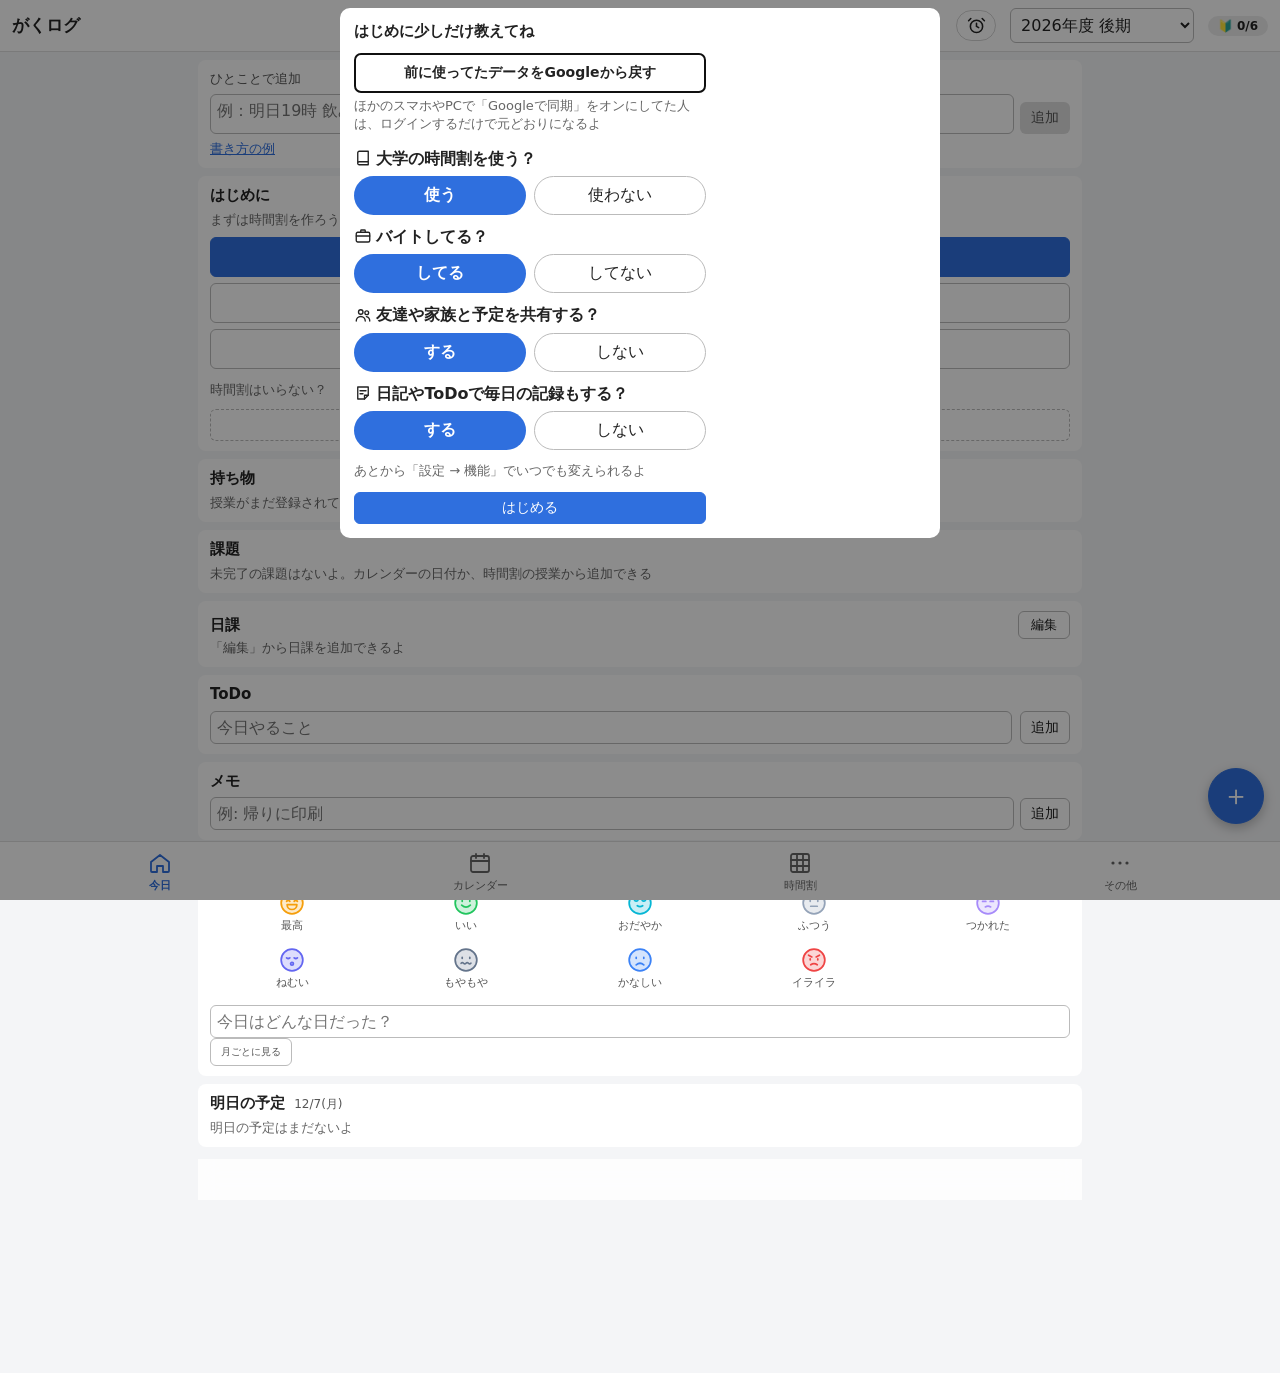
==== commit 64d746ac: "ゴミ箱を広告の上に Co-Authored-By: Claude Opus 5.5 <noreply@anthropic.com> Claude-Session: https://claude.ai/" ====
--- a/index.html
+++ b/index.html
@@ -9,7 +9,7 @@
 <link rel="apple-touch-icon" href="apple-touch-icon.png">
 <link rel="icon" href="apple-touch-icon.png">
 <title>がくログ</title>
-<link rel="stylesheet" href="style.css?v=269">
+<link rel="stylesheet" href="style.css?v=270">
 </head>
 <body>
 <header>
@@ -646,6 +646,6 @@
 <div id="toast" hidden><span id="toastMsg"></span><button id="toastUndo">元に戻す</button></div>
 <script src="qrcode.js"></script>
 <script src="jsQR.js"></script>
-<script src="app.js?v=269"></script>
+<script src="app.js?v=270"></script>
 </body>
 </html>
--- a/style.css
+++ b/style.css
@@ -741,7 +741,7 @@
 #dragTrash {
   position: fixed;
   left: 50%;
-  bottom: calc(env(safe-area-inset-bottom, 0px) + 84px);
+  bottom: calc(var(--tabbar-h) + 16px + env(safe-area-inset-bottom, 0px) + var(--ad-h, 0px)); /* タブバーと広告のバナーの上 */
   z-index: 999;
   display: none;
   align-items: center;
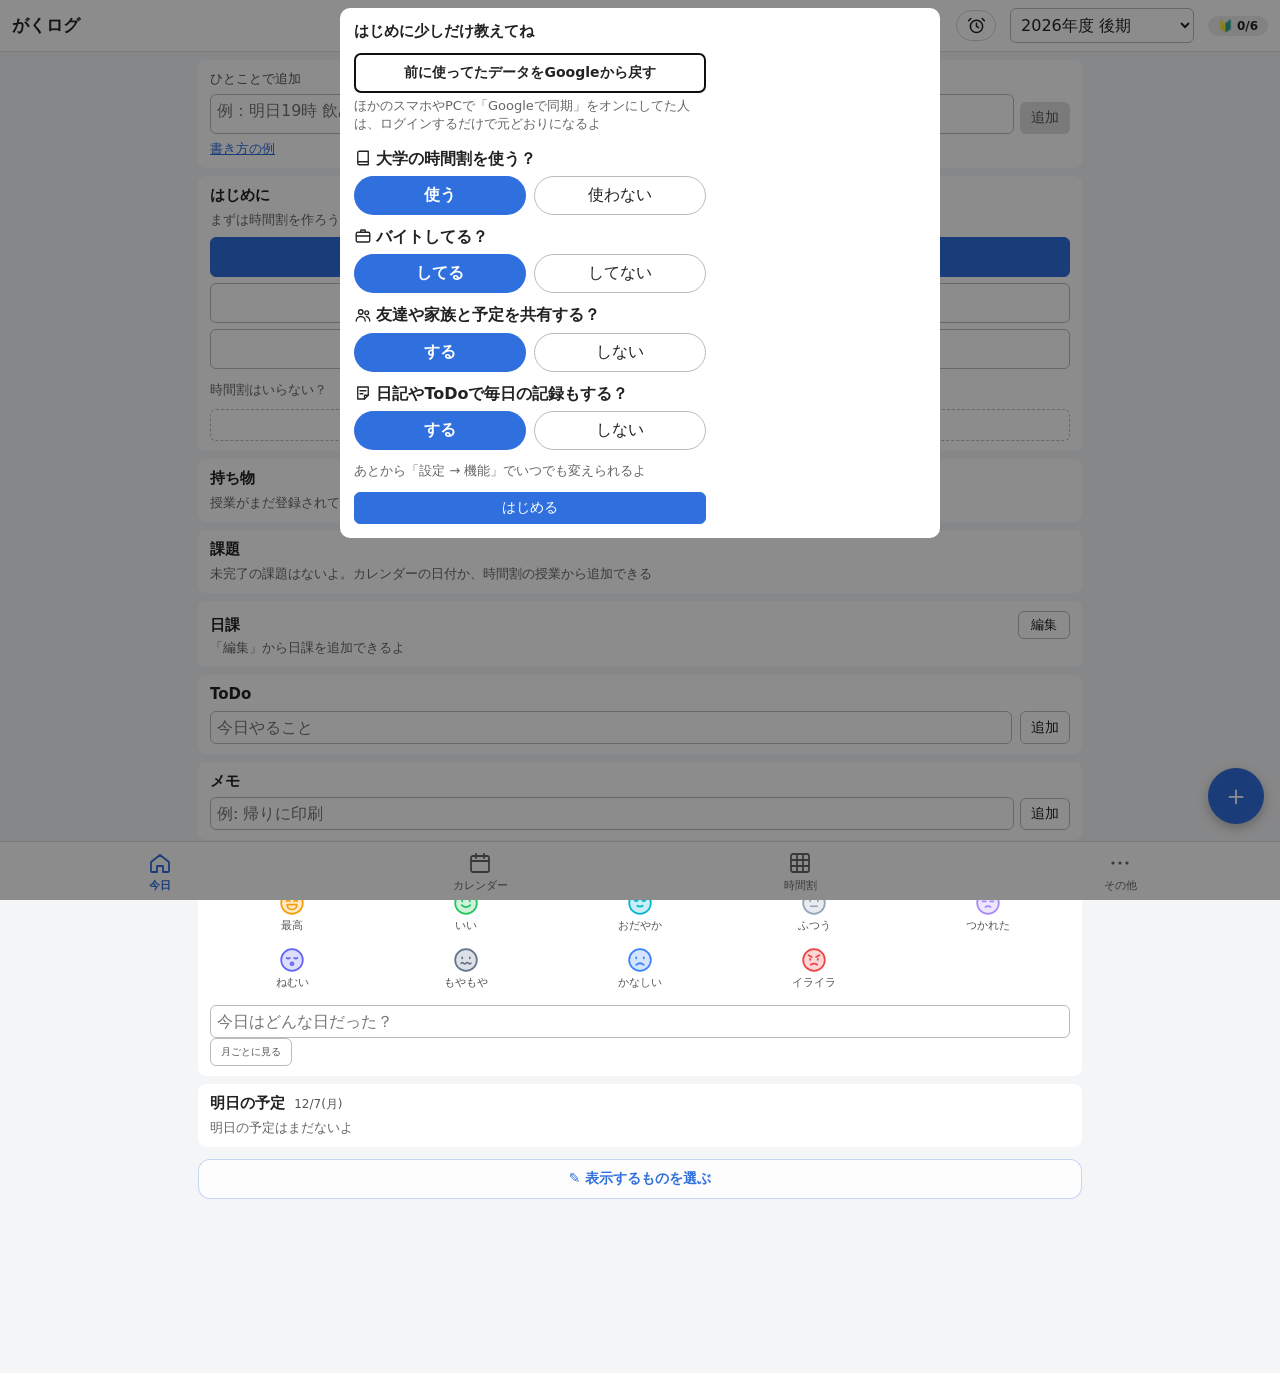
==== commit a013b6e2: "1.1.2：収入・支出のタブ、＋に収入・支出、レシート Co-Authored-By: Claude Opus 5.5 <noreply@anthropic.com> Claude-Session: " ====
--- a/index.html
+++ b/index.html
@@ -9,7 +9,7 @@
 <link rel="apple-touch-icon" href="apple-touch-icon.png">
 <link rel="icon" href="apple-touch-icon.png">
 <title>がくログ</title>
-<link rel="stylesheet" href="style.css?v=270">
+<link rel="stylesheet" href="style.css?v=271">
 </head>
 <body>
 <header>
@@ -646,6 +646,6 @@
 <div id="toast" hidden><span id="toastMsg"></span><button id="toastUndo">元に戻す</button></div>
 <script src="qrcode.js"></script>
 <script src="jsQR.js"></script>
-<script src="app.js?v=270"></script>
+<script src="app.js?v=271"></script>
 </body>
 </html>
--- a/style.css
+++ b/style.css
@@ -2084,10 +2084,16 @@
 .moneyTile { display: flex; gap: 6px; min-width: 0; }
 .moneyTile > button { flex: 1 1 0; min-width: 0; margin: 0 !important; padding-left: 6px; padding-right: 6px; }
 .moneyTile > button small { display: none !important; }
-.off-spend #spendBtn, .off-job.off-spend #moneyTile, .off-job .moneySeg, .off-spend .moneySeg { display: none !important; }
+.off-spend #spendBtn, .off-job.off-spend #moneyTile, .off-job .moneyTabs, .off-spend .moneyTabs,
+.off-spend #fabMenu [data-fab="spend"], .off-job #fabMenu [data-fab="income"], .off-spend .phOpt[data-ph="receipt"] { display: none !important; }
+/* 収入と支出の画面の見出し：「収入　支出」のタブ。両方オンのときはタブだけ、片方なら今までの見出し */
+.moneyTabs { display: flex; align-items: flex-end; gap: 22px; }
+.moneyTabs button { margin: 0; padding: 2px 2px 5px; min-height: 0; border: none; border-bottom: 3px solid transparent; border-radius: 0;
+  background: none; color: var(--muted); font-size: 1.3em; font-weight: bold; line-height: 1.2; }
+.moneyTabs button.on { color: var(--text); border-bottom-color: var(--accent-strong); }
+html:not(.off-job):not(.off-spend) .moneyTabs + h2 { position: absolute; width: 1px; height: 1px; overflow: hidden; clip: rect(0 0 0 0); }
 /* 片方だけのときは、ふつうのマスと同じに説明も出す */
 .off-spend #incomeBtn small, .off-job #spendBtn small { display: -webkit-box !important; }
-.moneySeg { display: flex; margin: 0 0 10px; }
 .spPhotoRow { display: flex; gap: 8px; align-items: center; margin: 6px 0; }
 .spPhotoRow button { flex: 1; }
 #spPic { display: flex; align-items: flex-end; gap: 10px; margin: 6px 0; }
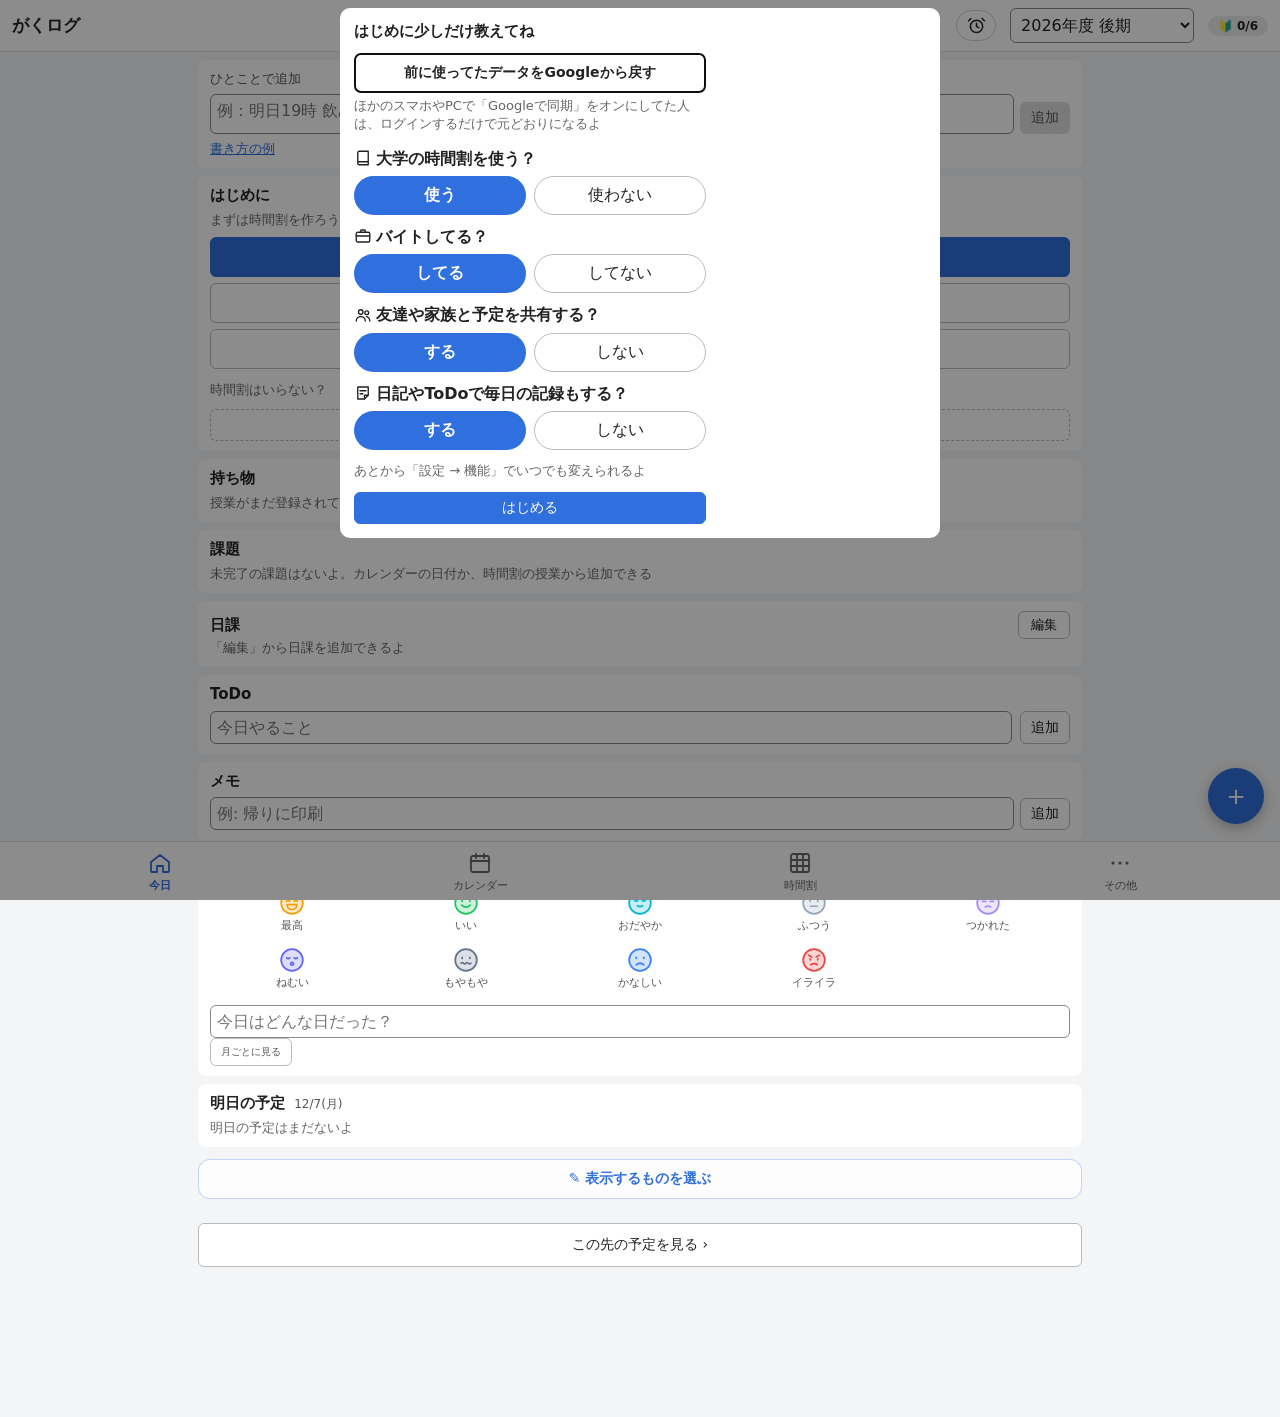
==== commit cd9870c6: "Web版を 1.1.3 の内容に（gakurogu の release/1.1.3 の www から）：説明を「？」に、予定の長押しで変更・移動・複製、時間軸（3・5・7日）、予定一覧、成績・単位、空" ====
--- a/index.html
+++ b/index.html
@@ -9,7 +9,7 @@
 <link rel="apple-touch-icon" href="apple-touch-icon.png">
 <link rel="icon" href="apple-touch-icon.png">
 <title>がくログ</title>
-<link rel="stylesheet" href="style.css?v=271">
+<link rel="stylesheet" href="style.css?v=335">
 </head>
 <body>
 <header>
@@ -79,6 +79,7 @@
         <select id="ctCourse" aria-label="授業"></select>
         <input id="ctTitle" placeholder="課題（例：レポート第1回）" aria-label="課題の内容" autocomplete="off">
         <label id="ctDueBox" hidden>締切 <input type="date" id="ctDue"></label>
+        <textarea id="ctMemo" rows="2" maxlength="2000" placeholder="メモ（範囲・提出のしかた・字数など）" aria-label="課題のメモ"></textarea>
         <div class="ctBtns">
           <button type="button" id="ctDel" hidden>削除</button>
           <button type="button" id="ctCancel" hidden>やめる</button>
@@ -105,7 +106,6 @@
         <input type="time" id="evStart" aria-label="開始時刻">
         <span class="hint">〜</span>
         <input type="time" id="evEnd" aria-label="終了時刻">
-        <button id="evAdd">追加</button>
       </div>
       <!-- メモはいつも見えるように「くわしく」の外に置く（中に入れてたら、メモがあるのに気づかれなかった） -->
       <textarea id="evMemo" rows="2" placeholder="メモ（場所・持ち物など）" aria-label="予定のメモ"></textarea>
@@ -113,6 +113,8 @@
         <summary>くわしく（まとめて追加・共有など）</summary>
         <label class="inline" id="evWeeklyBox"><input type="checkbox" id="evWeekly"> 同じ曜日に4週分まとめて追加</label>
       </details>
+      <!-- 追加のボタンは課題と同じく、いちばん下に大きく -->
+      <div class="ctBtns"><button id="evAdd" class="primary">予定を追加</button></div>
       <div id="evEditBox" hidden>
         <!-- 同じ予定が2件以上あるときだけ出す -->
         <fieldset class="evScopeBox" id="evScopeBox" hidden>
@@ -135,6 +137,23 @@
 
   <!-- 時間割 -->
   <section class="view" id="view-grid" hidden>
+    <div id="courseViewSwitch" class="courseViewSwitch" role="group" aria-label="授業の表示">
+      <button type="button" data-course-view="grid" aria-pressed="true">時間割</button>
+      <button type="button" data-course-view="list" aria-pressed="false">授業一覧</button>
+    </div>
+    <section id="courseOverview" class="card" hidden aria-label="授業一覧">
+      <div class="courseOverviewHead"><h2>授業一覧</h2><span id="overviewTerm" class="muted"></span></div>
+      <div class="courseOverviewTools">
+        <div role="group" aria-label="一覧の絞り込み">
+          <button type="button" data-course-filter="all" aria-pressed="true">すべて</button>
+          <button type="button" data-course-filter="warn" aria-pressed="false">要注意</button>
+        </div>
+        <label>並び順<select id="courseOverviewSort"><option value="day">曜日・時限順</option><option value="absence">欠席が多い順</option></select></label>
+      </div>
+      <p id="overviewSummary" class="hint" role="status"></p>
+      <div id="courseOverviewRows"></div>
+      <p class="hint">授業をタップすると欠席・遅刻を確認・記録できるよ。上限は今までの設定を使うよ。</p>
+    </section>
     <div id="grid"></div>
     <section class="card" id="intCard"></section>
   </section>
@@ -204,17 +223,20 @@
     </div>
     <div class="row">
       <label class="fld"><span>曜日</span><select id="cDay"></select></label>
-      <label class="fld"><span>時限</span><select id="cPeriod"></select></label>
+      <label class="fld"><span>開始の時限</span><select id="cPeriod"></select></label>
+      <label class="fld"><span>終了の時限</span><select id="cPeriodEnd"></select></label>
     </div>
     <div class="row">
       <label class="fld"><span>先生</span><input id="cTeacher" placeholder="例：田中"></label>
       <label class="fld"><span>教室</span><input id="cRoom" placeholder="例：A101"></label>
     </div>
-    <div class="row" id="cIntRow" hidden>
-      <span class="hint">日程</span>
-      <input type="date" id="cFrom" aria-label="集中講義の開始日">
-      <span class="hint">〜</span>
-      <input type="date" id="cTo" aria-label="集中講義の終了日">
+    <div id="cIntRow" hidden>
+      <span class="hint">授業の期間（空なら学期全体）</span>
+      <div class="dateRange">
+        <input type="date" id="cFrom" aria-label="授業の開始日">
+        <span class="hint">〜</span>
+        <input type="date" id="cTo" aria-label="授業の終了日">
+      </div>
     </div>
 
     <h3>持ち物</h3>
@@ -582,7 +604,7 @@
           <a href="yellow.html" target="_blank" rel="noopener"><img src="icon-yellow.png" alt="" loading="lazy">黄</a>
           <a href="gray.html" target="_blank" rel="noopener"><img src="icon-gray.png" alt="" loading="lazy">グレー</a>
         </div>
-        <p class="hint">アイコンを変えるとデータが引き継がれないことがあるよ。先に「書き出し」して、新しいほうで「復元」してから古いほうを消してね</p>
+        <p class="hint" data-keep>アイコンを変えるとデータが引き継がれないことがあるよ。先に「書き出し」して、新しいほうで「復元」してから古いほうを消してね</p>
       </details>
     </details>
     </div>
@@ -646,6 +668,12 @@
 <div id="toast" hidden><span id="toastMsg"></span><button id="toastUndo">元に戻す</button></div>
 <script src="qrcode.js"></script>
 <script src="jsQR.js"></script>
-<script src="app.js?v=271"></script>
+<script src="ai-review.js?v=318"></script>
+<script src="app.js?v=335"></script>
+<script src="course-catalog.js?v=318"></script>
+<script src="community-courses.js?v=2"></script>
+<script src="grades.js?v=318"></script>
+<script src="agenda.js?v=325"></script>
+<script src="timeline.js?v=326"></script>
 </body>
 </html>
--- a/style.css
+++ b/style.css
@@ -7,6 +7,8 @@
   --font: system-ui, "Hiragino Sans", "Noto Sans JP", sans-serif;
   --bg: #f4f5f7; --surface: #fff; --text: #222; --sub: #555; --muted: #666;
   --line: #ddd; --line-soft: #eee; --border: #bbb;
+  /* 入力欄の枠とスイッチ（オフ）の色。どこに入力欄があるか分かるように、背景と3:1以上 */
+  --ctl-border: #8a8a8a;
   --accent: #2f6fde; --accent-strong: #2f6fde; --on-accent: #fff;
   --accent-soft: #f3f7ff; --course: #e3ecfb; --today: #eef4ff; --head: #ddd;
   --danger: #c33; --ok: #2a7d3a; --over: #c92a2a; --soon: #c2410c;
@@ -20,6 +22,7 @@
   :root {
     --bg: #121316; --surface: #1d1f24; --text: #e8e8ea; --sub: #b5b8bf; --muted: #9a9ea6;
     --line: #33363d; --line-soft: #2a2d33; --border: #4a4e57;
+    --ctl-border: #6e7380;
     --accent: #7aa5ff; --accent-strong: #3366cc; --on-accent: #fff;
     --accent-soft: #1f2a40; --course: #24324d; --today: #1a2233; --head: #2c2f36;
     --danger: #ff6b6b; --ok: #51cf66; --over: #ff6b6b; --soon: #ffa94d;
@@ -107,6 +110,9 @@
 h2 small, h3 small { font-weight: normal; color: var(--sub); font-size: 12px; margin-left: 4px; }
 h3 small.alert { color: var(--over); font-weight: bold; }
 h2[tabindex]:focus { outline: none; }
+/* フォーカスの枠：キーボード（Tab）で操作しているときだけ、黄色と黒の二重の枠を出す（どの色の上でも見える。デジタル庁デザインシステムの形）。
+   指で触っているときは html.kbd が付かないので、今までどおり何も出ない。見出し（tabindex="-1"）は開いたときの置き場なので出さない */
+html.kbd :focus-visible:not([tabindex="-1"]) { outline: 3px solid #000 !important; outline-offset: 2px !important; box-shadow: 0 0 0 2px #ffd43b !important; }
 h3 { margin: 8px 0 0; font-size: 14px; }
 #termSelect { width: auto; max-width: 60%; min-width: 0; }
 
@@ -116,13 +122,17 @@
   background: var(--surface); color: var(--text); cursor: pointer;
 }
 /* 無効・ロック中：半透明にすると元が薄い色だと読めなくなるので、読める薄い色＋点線の枠にする */
-button:disabled { color: var(--muted); border-style: dashed; cursor: default; }
-button.primary:disabled { background: var(--line); border-color: var(--line); color: var(--sub); }
+/* 押せない理由を出すボタン（aria-disabled）も、見た目は無効と同じ */
+button:is(:disabled, [aria-disabled="true"]) { color: var(--muted); border-style: dashed; cursor: default; }
+button.primary:is(:disabled, [aria-disabled="true"]) { background: var(--line); border-color: var(--line); color: var(--sub); }
+/* 押せない理由を出すチェック：箱は灰色に、横の文字は薄い色（読める濃さ）に */
+input[type="checkbox"][aria-disabled="true"] { filter: grayscale(1); cursor: default; }
+label:has(> input[type="checkbox"][aria-disabled="true"]) { color: var(--muted); }
 button.primary { background: var(--accent-strong); color: var(--on-accent); border-color: var(--accent-strong); }
 button.danger { color: var(--danger); border-color: var(--danger); }
 input, textarea, select {
   font: inherit; font-size: 16px; padding: 6px;
-  border: 1px solid var(--border); border-radius: 6px; width: 100%;
+  border: 1px solid var(--ctl-border); border-radius: 6px; width: 100%;
   background: var(--surface); color: var(--text);
 }
 input[type=checkbox] { width: auto; accent-color: var(--accent-strong); }
@@ -135,7 +145,7 @@
 .card > h2:first-child, .card > h3:first-child { font-size: 15px; margin: 0 0 6px; }
 /* 今日の画面：中身がないときの「なし」は出さず、見出しと入力欄だけにする */
 #view-today .card li.muted:only-child { display: none; }
-#noteCard:has(#noteList > li.muted:only-child) > .hint { display: none; }
+#noteCard:has(#noteList > li.muted:only-child) :is(> .hint, .hintQ) { display: none; }
 .muted { color: var(--muted); font-size: 13px; margin: 0; }
 .hint { color: var(--muted); font-size: 13px; margin: 0; }
 .ok { color: var(--ok); font-weight: bold; margin: 4px 0 0; font-size: 13px; }
@@ -219,6 +229,54 @@
   display: flex; flex-direction: column; gap: 2px; cursor: pointer;
 }
 .cell.today { background: var(--today); }
+.cell.joined > .course { flex: 1; }
+/* コマの大きさをそろえる：授業1つ（か空き）のコマは中身で高くならない（はみ出す名前は3行・教室は1行で切る）。
+   授業が2つ以上のコマだけ、入りきるように行が高くなる */
+#grid { --cell-h: 88px; }
+.cell.solo { contain: size; overflow: hidden; min-height: 0; }
+.cell.solo > .course { flex: 1; min-height: 0; overflow: hidden; }
+.cell.solo:not(.joined) > .course b { display: -webkit-box; -webkit-line-clamp: 3; -webkit-box-orient: vertical; overflow: hidden; }
+.cell.solo:not(.joined) > .course small { display: block; white-space: nowrap; overflow: hidden; text-overflow: ellipsis; }
+.frCell.joined > .frCo { flex: 1; }
+
+/* 画像読み取りの確認。色だけに頼らず「要確認」の文字も添える */
+.aiSuspect { outline: 2px dashed #a65a00; outline-offset: 1px; background: color-mix(in srgb, var(--surface) 86%, #f59e0b) !important; }
+.aiReview { margin: 10px 0; padding: 10px; border: 1px solid var(--muted); border-radius: 10px; min-width: 0; }
+.aiReviewHead { display: flex; flex-wrap: wrap; gap: 6px 12px; justify-content: space-between; align-items: center; }
+.aiReviewHead label { font-size: 12px; }
+.aiReview ul { margin: 8px 0; padding: 0; list-style: none; }
+.aiReview li { display: flex; flex-wrap: wrap; align-items: center; gap: 4px 8px; padding: 6px 0; }
+.aiJump { font-size: 12px; border-style: dashed; text-align: left; }
+.aiReason { flex: 1 1 140px; font-size: 12px; overflow-wrap: anywhere; }
+.aiOkay { font-size: 11px; }
+.aiBrief .aiReason { display: none; }
+.aiSources { display: flex; gap: 6px; flex-wrap: wrap; }
+.aiSources button { font-size: 12px; }
+.aiSourceDlg { width: min(96vw, 900px); max-height: 94dvh; padding: 8px; }
+.aiSourceDlg img { display: block; width: 100%; height: auto; margin-top: 8px; }
+.aiSourceClose { position: sticky; top: 0; }
+
+/* 大学の授業候補 */
+.ccEntry { display: flex; align-items: center; flex-wrap: wrap; gap: 6px 12px; margin: 8px 0; }
+.ccEntry small { color: var(--muted); font-size: 11px; }
+html[data-page-scheme]:not(.hasWall) .ccEntry small { color: var(--page-fg); }
+#courseCatalogDlg { width: min(94vw, 600px); padding: 14px; box-sizing: border-box; }
+.ccFilters { display: grid; grid-template-columns: 1fr 1fr; gap: 8px; }
+.ccFilters label, .ccQuery, .ccDates label { display: flex; flex-direction: column; gap: 3px; font-size: 12px; min-width: 0; }
+.ccFilters label:first-child { grid-column: 1 / -1; }
+.ccFilters select, .ccQuery input, .ccDates input { width: 100%; min-width: 0; box-sizing: border-box; }
+.ccQuery { margin-top: 10px; }
+.ccList { padding: 0; margin: 8px 0; list-style: none; }
+.ccList li { display: block; padding: 0; margin: 6px 0; }
+.ccList button { width: 100%; text-align: left; padding: 10px; }
+.ccList :is(b,span,small) { display: block; overflow-wrap: anywhere; }
+.ccList span { font-size: 13px; margin-top: 3px; }
+.ccList small { color: var(--muted); font-size: 11px; margin-top: 4px; }
+.ccSlots { display: flex; flex-wrap: wrap; gap: 6px 14px; }
+.ccDates { display: flex; }
+.ccDates label { flex: 1; }
+.ccBottom { display: flex; flex-wrap: wrap; gap: 8px; padding-top: 12px; margin-top: 12px; border-top: 1px solid var(--muted); }
+.noGrid .ccEntry { display: none; }
 /* 授業がある一番遅い時限より後の時限は低く（タップで追加はそのままできる） */
 .cell.idle { min-height: 36px; }
 .pnum.idle { padding: 2px 0; }
@@ -236,6 +294,76 @@
 /* ===== 集中講義 ===== */
 .contents { display: contents; }
 #intCard { margin-top: 8px; }
+/* 授業一覧：既存の欠席上限・遅刻換算をまとめて確認 */
+/* 時間割／授業一覧、カレンダー／予定一覧／時間軸の切り替え：見た目設定のタブと同じ（枠なし、選んだものを丸い線で囲む）。
+   壁紙の上でも読めるように、並び全体はカードと同じ色の帯にのせる */
+.courseViewSwitch { display: flex; gap: 4px; margin: 2px 0 10px; padding: 3px; border-radius: 999px; background: var(--surface); }
+.courseViewSwitch button { flex: 1 1 0; min-width: 0; min-height: 40px; padding: 6px 4px; border-radius: 999px;
+  border: 2px solid transparent; background: transparent; color: var(--text); font-size: 15px; white-space: nowrap; }
+.courseViewSwitch button[aria-pressed="true"] { border-color: var(--accent); font-weight: bold; }
+.courseOverviewTools button[aria-pressed="true"] {
+  border-color: var(--accent); background: var(--accent-soft); color: var(--text); font-weight: bold;
+}
+.courseOverviewHead { display: flex; flex-wrap: wrap; align-items: baseline; gap: 8px; margin: 8px 0; }
+.courseOverviewHead span { font-size: 13px; }
+.courseOverviewTools { display: flex; flex-wrap: wrap; gap: 10px; align-items: end; justify-content: space-between; }
+.courseOverviewTools button { min-height: 44px; }
+.courseOverviewTools label { display: grid; gap: 4px; font-size: 12px; color: var(--sub); }
+.courseOverviewTools select { width: auto; min-height: 44px; font-size: 14px; }
+#courseOverviewRows { display: grid; gap: 10px; }
+.courseOverviewRow { display: grid; gap: 7px; width: 100%; padding: 16px; border-radius: 16px; text-align: left; background: var(--surface); color: var(--text); }
+.courseOverviewTitle { display: flex; gap: 12px; justify-content: space-between; align-items: start; font-size: 16px; }
+.courseOverviewTitle b { overflow-wrap: anywhere; }
+.courseOverviewTitle > span { font-size: 24px; line-height: 1; color: var(--muted); }
+.courseOverviewWhen { font-size: 12px; color: var(--sub); overflow-wrap: anywhere; }
+.courseOverviewCounts { display: flex; flex-wrap: wrap; gap: 24px; align-items: baseline; }
+.courseOverviewCounts b { font-size: 26px; margin: 0 2px; font-variant-numeric: tabular-nums; }
+.courseOverviewStatus { font-size: 13px; color: var(--sub); }
+.courseOverviewRow.needsAttention { border-inline-start: 4px solid var(--over); }
+.courseOverviewRow.needsAttention .courseOverviewStatus { color: var(--over); font-weight: bold; }
+.showCourseOverview :is(#gridBar, .ccEntry, #tagLegend, #survCard) { display: none; }
+.gradeTabs, .gradeScope, .gradeActions { display: flex; flex-wrap: wrap; gap: 8px; margin: 10px 0; }
+.gradeTabs button, .gradeScope button { min-height: 44px; }
+.gradeTabs button[aria-pressed="true"], .gradeScope button[aria-pressed="true"] {
+  border-color: var(--accent); background: var(--accent-soft); color: var(--text); font-weight: bold;
+}
+.gradeStats { display: grid; grid-template-columns: 1fr 1fr; gap: 12px; margin: 12px 0; }
+.gradeStats > div { padding: 12px; background: var(--accent-soft); border-radius: 12px; font-size: 13px; }
+.gradeStats b { display: block; font-size: 30px; font-variant-numeric: tabular-nums; }
+.gradeStats small { font-size: 13px; margin-left: 4px; }
+#gradeRows { display: grid; gap: 12px; }
+.gradeRow { border: 1px solid var(--border); border-radius: 14px; padding: 12px; }
+.gradeRow h3 { overflow-wrap: anywhere; margin-top: 0; }
+.gradeInputs { display: grid; grid-template-columns: minmax(0, 1fr) minmax(0, 2fr); gap: 10px; align-items: end; }
+.gradeRow label, #gradeDefault { margin-top: 8px; }
+.gradeRow input, .gradeRow select { min-width: 0; min-height: 44px; }
+.gradeRow .inline { display: flex; align-items: center; gap: 8px; }
+.gradeRow .inline input { min-height: 20px; }
+#gradesPanel > .sec > button { margin: 6px 6px 6px 0; }
+/* 今日から先の予定一覧 */
+.agendaHome { display: block; width: 100%; min-height: 44px; margin-top: 12px; }
+.agendaControls h2 { margin: 0; }
+.agendaFilters, .agendaOptions { display: flex; flex-wrap: wrap; gap: 8px; margin: 12px 0; }
+.agendaFilters button { min-height: 44px; }
+.agendaFilters button[aria-pressed="true"] { border-color: var(--accent); background: var(--accent-soft); color: var(--text); font-weight: bold; }
+.agendaOptions { column-gap: 18px; }
+.agendaOptions input { min-width: 20px; min-height: 20px; }
+.agendaDay h3 { margin: 0 0 8px; font-size: 16px; }
+.agendaDay ul, .agendaFold ul { padding: 0; margin: 0; list-style: none; }
+.agendaItem { display: flex; gap: 8px; align-items: center; border-bottom: 1px solid var(--line-soft); }
+.agendaItem:last-child { border-bottom: none; }
+.agendaItem > input { flex: none; width: 22px; height: 22px; }
+.agendaEntry { flex: 1; min-width: 0; display: flex; align-items: center; gap: 10px; padding: 12px 0; min-height: 52px; text-align: left; border: none; border-radius: 0; background: none; color: var(--text); }
+.agendaWhen { flex: 0 0 90px; font-size: 12px; color: var(--sub); overflow-wrap: anywhere; }
+.agendaItem > input + .agendaEntry .agendaWhen { flex-basis: 60px; }
+.agendaDue { color: var(--over); font-weight: bold; }
+.agendaBody { flex: 1; min-width: 0; overflow-wrap: anywhere; }
+.agendaBody b { display: block; font-size: 14px; }
+.agendaBody small { display: block; font-size: 12px; margin-top: 3px; color: var(--sub); }
+.agendaCompleted .agendaBody b { text-decoration: line-through; }
+.agendaFold > summary { padding: 6px 0; cursor: pointer; font-size: 14px; font-weight: bold; }
+#agendaMore { display: block; width: 100%; min-height: 44px; }
+@media(max-width:360px) { .agendaWhen { flex-basis: 76px; } .agendaItem > input + .agendaEntry .agendaWhen { flex-basis: 46px; } .agendaEntry { gap: 7px; } }
 .intList {
   display: grid; grid-template-columns: repeat(auto-fill, minmax(140px, 1fr));
   gap: 4px; margin-bottom: 8px;
@@ -261,6 +389,16 @@
 .row.end > * { flex: none; }
 .row.split { justify-content: space-between; }
 .row.split > * { flex: none; }
+/* 授業の期間：説明は上の行、日付の2つは下の行（スマホの幅に縮めて収める。狭すぎるときは縦に並べる） */
+#cIntRow { display: grid; gap: 4px; margin: 6px 0; }
+.dateRange { display: grid; grid-template-columns: minmax(0, 1fr) auto minmax(0, 1fr); align-items: center; gap: 6px; }
+.dateRange > input { width: 100%; min-width: 0; }
+/* iOS は日付の欄に中身ぶんの最小幅をつけるので、中の文字側も縮められるように */
+.dateRange > input::-webkit-date-and-time-value { min-width: 0; text-align: left; }
+@media (max-width: 330px) {
+  .dateRange { grid-template-columns: minmax(0, 1fr); }
+  .dateRange > .hint { justify-self: center; line-height: 1; }
+}
 .inline { display: flex; align-items: center; gap: 6px; font-size: 14px; }
 .num { width: 4em; }
 #imgPreview { max-width: 100%; max-height: 220px; object-fit: contain; display: none; }
@@ -404,11 +542,12 @@
 #toast {
   position: fixed; left: 50%; transform: translateX(-50%);
   bottom: calc(var(--tabbar-h) + 12px + env(safe-area-inset-bottom) + var(--ad-h, 0px)); z-index: 10;
-  display: flex; gap: 10px; align-items: center; max-width: 92vw;
+  /* left: 50% だと幅が画面の半分までに縮んで短い文でも折り返すので、中身の幅に（長いときは画面の92%で折り返す） */
+  display: flex; gap: 10px; align-items: center; width: max-content; max-width: 92vw;
   background: var(--toast-bg); color: var(--toast-fg); font-size: 14px;
   padding: 8px 8px 8px 14px; border-radius: 8px;
 }
-#toast button { background: none; border: none; color: var(--toast-link); font-weight: bold; }
+#toast button { flex: none; white-space: nowrap; background: none; border: none; color: var(--toast-link); font-weight: bold; }
 
 /* ===== 収入 ===== */
 .lbl { width: 4.5em; }
@@ -488,6 +627,29 @@
 .calShowList label { justify-content: flex-start; font-size: 15px; }
 .gridBar[hidden] { display: none; }
 
+/* 表示の切り替え（左）とボタン（右）を1段に。どれもアイコンの下に短い名前の小さいボタン（押せる所は44px以上）。
+   カードと同じ色の帯にのせるので、壁紙の上でも読める */
+.viewRow { display: flex; align-items: center; gap: 4px; margin: 2px 0 8px; padding: 3px; border-radius: 16px; background: var(--surface); }
+.viewRow > .courseViewSwitch { flex: none; margin: 0; padding: 0; gap: 2px; background: none; border-radius: 0; }
+.viewRow > .gridBar { flex: 0 1 auto; min-width: 0; margin: 0 0 0 auto; gap: 2px; padding-left: 4px; border-left: 1px solid var(--line); }
+.viewRow button, .viewRow .gridBar button { flex: none; display: flex; flex-direction: column; align-items: center; justify-content: center; gap: 2px;
+  min-width: 48px; min-height: 44px; padding: 3px 6px; border: 2px solid transparent; border-radius: 12px; background: transparent;
+  -webkit-backdrop-filter: none; backdrop-filter: none; font-size: 11px; line-height: 1.15; font-weight: normal; white-space: nowrap; }
+.viewRow .courseViewSwitch button { color: var(--text); }
+.viewRow .courseViewSwitch button[aria-pressed="true"] { border-color: var(--accent); font-weight: bold; }
+.viewRow .gridBar button { color: var(--accent); }
+.viewRow .gridBar button:active { background: color-mix(in srgb, var(--accent) 14%, var(--surface)); }
+.viewRow [data-ico]::before { width: 20px; height: 20px; margin: 0; }
+/* 授業一覧の切り替え（出欠／成績、すべて／要注意）：時間割の段の右に、2つずつのかたまりで。一覧のときだけ出す */
+.listToggles { display: flex; gap: 6px; margin-left: auto; min-width: 0; }
+#view-grid:not(.showCourseOverview) .listToggles,
+#view-grid:has(#gradesPanel:not([hidden])) .listFilter { display: none; }
+.listToggles > div { display: flex; gap: 0; margin: 0; padding: 0; border: 1px solid var(--line); border-radius: 12px; }
+.viewRow .listToggles button { flex-direction: row; min-width: 44px; min-height: 44px; padding: 0 8px; border-radius: 11px; font-size: 13px; color: var(--sub); }
+.viewRow .listToggles button[aria-pressed="true"] { border-color: var(--accent); background: transparent; color: var(--text); font-weight: bold; }
+/* 予定一覧・時間軸では「画像」「表示」は使わないので出さない（切り替えだけ残る） */
+#view-cal:has(#agendaMonth[hidden]) #calBar { display: none; }
+
 /* ＋ボタン */
 #fab {
   position: fixed;
@@ -566,8 +728,8 @@
 /* 画像読み込みの結果：曜日と時限がつぶれないように */
 #ocrResult { overflow-x: auto; }
 #ocrResult select.d { width: auto; min-width: 3.6em; padding: 3px 2px; }
-#ocrResult input.p { width: 3em; min-width: 3em; }
-#ocrResult td:first-child, #ocrResult td:nth-child(2) { width: 1%; white-space: nowrap; }
+#ocrResult input.p, #ocrResult input.pe { width: 3em; min-width: 3em; }
+#ocrResult td:first-child, #ocrResult td:nth-child(2), #ocrResult td:nth-child(3) { width: 1%; white-space: nowrap; }
 .calTitleWrap { position: relative; display: inline-block; overflow: hidden; }
 .calTitleWrap::after { content: ' ▾'; font-size: .8em; color: #888; }
 #calPick {
@@ -670,7 +832,7 @@
 .feat { display: flex; align-items: center; gap: 10px; padding: 8px 0; border-top: 1px solid var(--line-soft); }
 .feat:first-child { border-top: 0; }
 .feat input { flex: none; width: 20px; height: 20px; margin: 0; }
-.feat span { display: flex; flex-direction: column; min-width: 0; }
+.feat span { display: flex; flex-direction: column; min-width: 0; flex: 1; }
 .feat small { color: var(--muted); font-size: 12px; }
 
 /* 設定でオフにした機能（app.js の applyMode が <html> に off-xxx を付ける）。データは消えない */
@@ -815,7 +977,7 @@
 
 /* ロック */
 #evLockRow { display: flex; align-items: center; gap: 6px; margin: 4px 0 8px; font-size: 14px; }
-#evLockRow input:disabled + * , #evLockRow:has(input:disabled) { opacity: .6; }
+#evLockRow:has(input:is(:disabled, [aria-disabled="true"])) { color: var(--muted); }
 
 /* ===== 壁紙 ===== */
 #wallBg { position: fixed; inset: 0; z-index: -1; background-color: var(--bg); pointer-events: none; }
@@ -884,13 +1046,14 @@
 
 /* ===== カードと文字の色 ===== */
 html.cardC .card { --surface: var(--cardC); }
-html.cardT .card {
+html.cardT :is(.card, .viewRow) {
   --text: var(--cardT);
   --sub: color-mix(in srgb, var(--cardT) 78%, transparent);
   --muted: color-mix(in srgb, var(--cardT) 70%, transparent);
   --line: color-mix(in srgb, var(--cardT) 22%, transparent);
   --line-soft: color-mix(in srgb, var(--cardT) 12%, transparent);
   --border: color-mix(in srgb, var(--cardT) 35%, transparent);
+  --ctl-border: color-mix(in srgb, var(--cardT) 62%, var(--cardC, var(--surface)));
   color: var(--text);
 }
 html.cardT .card ::placeholder { color: var(--muted); }
@@ -930,7 +1093,7 @@
 #wallCHint:empty { display: none; }
 
 /* ===== カードの中のマスや帯も、カードの色に合わせる ===== */
-html.cardC :is(#grid, .gridBar button, #homeEdit) { --surface: var(--cardC); }
+html.cardC :is(#grid, .gridBar button, #homeEdit, .viewRow) { --surface: var(--cardC); }
 html.cardC :is(.card, #grid) {
   --bg: color-mix(in srgb, var(--cardC) 90%, var(--cardT));
   --head: color-mix(in srgb, var(--cardC) 82%, var(--cardT));
@@ -949,14 +1112,14 @@
 }
 
 /* 明るいカードには濃い色、暗いカードには明るい色の文字 */
-html[data-card-scheme="light"] :is(.card, #grid, .gridBar button, #homeEdit),
+html[data-card-scheme="light"] :is(.card, #grid, .gridBar button, #homeEdit, .viewRow),
 html.cardC[data-card-scheme="light"]:not(.tb-pastel, .tb-dark, .tb-glass, .tb-washi, .tb-neon, .tb-mint, .tb-sakura, .tb-sky, .tb-sunset, .tb-choco, .tb-forest) :is(body > header, #tabbar) {
   --accent: color-mix(in srgb, var(--accent-strong) 75%, #000);
   --tag-fg: var(--accent);
   --danger: #b02a2a; --ok: #2a7d3a; --over: #b02a2a; --soon: #a8320a; --od: #6d28d9;
   --tagn-bg: #fff4e6; --tagn-fg: #c2410c; --item-fg: #8a3b00;
 }
-html[data-card-scheme="dark"] :is(.card, #grid, .gridBar button, #homeEdit),
+html[data-card-scheme="dark"] :is(.card, #grid, .gridBar button, #homeEdit, .viewRow),
 html.cardC[data-card-scheme="dark"]:not(.tb-pastel, .tb-dark, .tb-glass, .tb-washi, .tb-neon, .tb-mint, .tb-sakura, .tb-sky, .tb-sunset, .tb-choco, .tb-forest) :is(body > header, #tabbar) {
   --accent: color-mix(in srgb, var(--accent-strong) 65%, #fff);
   --tag-fg: var(--accent);
@@ -1127,15 +1290,51 @@
 #shareQrBtn { margin-top: 6px; }
 
 /* 空きコママッチ */
-.fmPeople { display: flex; flex-wrap: wrap; gap: 6px; margin: 8px 0; }
-.fmChip { background: #eef2ff; border-radius: 999px; padding: 4px 10px; font-size: 13px; }
-.fmChip button { border: 0; background: none; padding: 0 0 0 6px; flex: none; }
-.fmTbl { width: 100%; border-collapse: collapse; table-layout: fixed; }
-.fmTbl th, .fmTbl td { border: 1px solid #ddd; text-align: center; padding: 8px 0; font-size: 13px; }
-.fmTbl td { color: #aaa; }
-.fmTbl td.some { background: #fef9c3; color: #333; }
-.fmTbl td.all { background: #bbf7d0; color: #333; font-weight: bold; }
-#fmClose { margin-top: 10px; width: 100%; }
+/* 空きコママッチ：空き／授業の切り替え、人のチップ（横にスクロール）、時限と時刻つきの表。授業がある人が多いほどテーマの色で濃く */
+#freeDlg { width: min(96vw, 560px); }
+#freeDlg .dlgHead h2 small { display: block; margin: 2px 0 0; }
+.fmPlus { margin-left: auto; min-width: 44px; min-height: 44px; padding: 0; border: 0; background: none; color: var(--text); display: inline-flex; align-items: center; justify-content: center; }
+.fmPlus svg { width: 24px; height: 24px; fill: none; stroke: currentColor; stroke-width: 1.7; stroke-linecap: round; stroke-linejoin: round; }
+.fmPlus[aria-expanded="true"] { color: var(--accent); }
+.fmAddList { margin: 0 0 10px; padding: 10px; border: 1px solid var(--line); border-radius: 12px; }
+.fmAddList[hidden] { display: none; }
+.fmAddList .hint { margin: 6px 0 0; }
+.fmAddHead { margin: 0 0 6px; font-size: 12px; color: var(--sub); }
+.fmAddRow { display: flex; flex-wrap: wrap; gap: 6px; margin-bottom: 10px; }
+.fmAddRow .fmChip small { margin-left: 4px; font-size: 10px; color: var(--sub); }
+.fmGChip { display: inline-flex; align-items: stretch; }
+.fmGChip .fmChip { border-radius: 10px 0 0 10px; }
+.fmGDel { min-width: 32px; min-height: 36px; margin: 0; padding: 0; border: 1px solid var(--line); border-left: 0; border-radius: 0 10px 10px 0; background: none; color: var(--sub); }
+.fmNew { border-style: dashed; color: var(--accent); }
+.fmMine { margin: 0 0 8px; font-size: 13px; }
+.fmMine[hidden] { display: none; }
+/* 共有：相手にも送る／届いた時間割 */
+.shareBack { margin-top: 10px; padding: 10px; border: 1px solid var(--line); border-radius: 12px; }
+.shareBack .row { margin-top: 6px; }
+.shareBack input { flex: 1; min-width: 0; }
+.shareBack button { flex: none; margin: 0; }
+.shareGot:empty { display: none; }
+.shareGot { grid-column: 1 / -1; display: flex; flex-direction: column; gap: 6px; }
+.shareGotItem { display: flex; align-items: center; gap: 8px; padding: 8px 10px; border: 2px solid var(--accent); border-radius: 12px; background: var(--accent-soft); color: var(--text); font-size: 14px; }
+.shareGotItem span { flex: 1; min-width: 0; }
+.shareGotItem button { flex: none; margin: 0; min-height: 36px; }
+.fmSeg { display: grid; grid-template-columns: 1fr 1fr; padding: 3px; margin: 4px 0 10px; border: 1px solid var(--line); border-radius: 999px; }
+.fmSeg button { min-height: 40px; margin: 0; border: 0; border-radius: 999px; background: none; color: var(--sub); font-size: 15px; }
+.fmSeg button[aria-pressed="true"] { background: var(--accent-soft); color: var(--text); font-weight: bold; }
+.fmPeople { display: flex; gap: 6px; margin: 0 0 6px; padding-bottom: 4px; overflow-x: auto; scrollbar-width: none; }
+.fmChip { flex: none; min-height: 36px; margin: 0; padding: 0 12px; border: 1px solid var(--line); border-radius: 10px; background: none; color: var(--text); font-size: 14px; white-space: nowrap; }
+.fmChip[aria-pressed="true"] { border-color: var(--accent); background: var(--accent-soft); font-weight: bold; }
+#fmNote { margin: 0 0 6px; }
+.fmTbl { width: 100%; border-collapse: separate; border-spacing: 4px; table-layout: fixed; }
+.fmTbl th { font-size: 13px; font-weight: normal; color: var(--sub); }
+.fmTbl tr > th:first-child { width: 34px; }
+.fmTbl th.fmP { font-size: 14px; font-weight: bold; color: var(--text); line-height: 1.2; }
+.fmTbl th.fmP small { display: block; font-size: 10px; font-weight: normal; color: var(--sub); }
+.fmTbl td { height: 52px; padding: 2px; border: 1px solid var(--line); border-radius: 8px; text-align: center; font-size: 13px; color: var(--text);
+  background: color-mix(in srgb, var(--accent) var(--fm, 0%), var(--surface)); cursor: pointer; overflow: hidden; }
+.fmTbl td.free { background: var(--surface); color: var(--sub); }
+.fmTbl td.names { font-size: 10px; line-height: 1.3; }
+.fmTbl td.names span { display: block; overflow: hidden; text-overflow: ellipsis; white-space: nowrap; }
 
 /* ウィジェットのプレビュー */
 .wgPrevBtn { margin-right: 6px; flex: none; white-space: nowrap; } /* 説明が長くても縦書きにならないように */
@@ -1234,10 +1433,15 @@
 .alList .alInfo small { color: var(--sub); }
 .alList li.off :is(input[type="time"], .alInfo b, .alInfo small) { color: var(--muted); }
 .alList .alDel { margin-left: 0; }
-.alTg input { appearance: none; -webkit-appearance: none; flex: none; width: 46px; height: 28px; margin: 0; border-radius: 999px; background: var(--line); position: relative; cursor: pointer; transition: background .2s; }
-.alTg input::after { content: ''; position: absolute; top: 3px; left: 3px; width: 22px; height: 22px; border-radius: 50%; background: #fff; box-shadow: 0 1px 3px rgba(0, 0, 0, .3); transition: left .2s; }
-.alTg input:checked { background: var(--ok); }
-.alTg input:checked::after { left: 21px; }
+/* スイッチ：押したらすぐ反映される設定（目覚ましの一覧と「アラームを使う」「イヤホンで鳴らす」・設定の画面）。オフのレールも背景と3:1以上 */
+:is(.alTg, .alSw, #settingsDlg) input[type="checkbox"] { appearance: none; -webkit-appearance: none; flex: none; width: 46px; height: 28px; min-width: 46px; margin: 0; padding: 0; border: none; border-radius: 999px; background: var(--ctl-border); position: relative; cursor: pointer; transition: background .2s; }
+:is(.alTg, .alSw, #settingsDlg) input[type="checkbox"]::after { content: ''; position: absolute; top: 3px; left: 3px; width: 22px; height: 22px; border-radius: 50%; background: #fff; box-shadow: 0 1px 3px rgba(0, 0, 0, .3); transition: left .2s; }
+:is(.alTg, .alSw, #settingsDlg) input[type="checkbox"]:checked { background: var(--ok); }
+:is(.alTg, .alSw, #settingsDlg) input[type="checkbox"]:checked::after { left: 21px; }
+:is(.alTg, .alSw, #settingsDlg) input[type="checkbox"]:is(:disabled, [aria-disabled="true"]) { cursor: default; background: var(--line); }
+/* 設定と目覚ましのスイッチは行の右端に（説明の文が左） */
+:is(#settingsDlg label, label.alSw):has(> input[type="checkbox"]) { display: flex; align-items: center; gap: 10px; }
+:is(#settingsDlg label, label.alSw):has(> input[type="checkbox"]) > input[type="checkbox"] { order: 2; margin-left: auto; }
 
 #alOnceD { width: 100%; box-sizing: border-box; }
 
@@ -1247,15 +1451,15 @@
   flex-wrap: wrap;
   gap: 8px;
 }
-#shareRead {
-  flex: 1 1 100%;
-}
-#fmAdd,
-#fmAdd ~ button {
+#shareRead, #fmAdd {
   flex: 1 1 0;
   min-width: 0;
   white-space: nowrap;
-}
+  margin-top: 0;
+}
+/* 受け取った時間割の追加ボタンは半分ずつ。友達として保存はその下の段 */
+#sharePreview > .row.end { display: grid; grid-template-columns: 1fr 1fr; gap: 8px; }
+#sharePreview > .row.end > button { min-width: 0; margin: 0; }
 
 /* オンデマンド欄 */
 #odBox { margin-top: 12px; }
@@ -1288,7 +1492,7 @@
 #iconBox .icList { display: grid; grid-template-columns: repeat(4, 1fr); gap: 6px; }
 #iconBox .icList button { display: flex; flex-direction: column; align-items: center; gap: 4px; padding: 6px 2px; font-size: .8em; }
 #iconBox .icList img { width: 40px; height: 40px; border-radius: 9px; }
-#iconBox .icList button.on { outline: 2px solid #8b5cf6; }
+#iconBox .icList button.on { outline: 2px solid var(--accent); }
 
 #iconBox .appIconIn { margin-top: 10px; }
 
@@ -1296,7 +1500,7 @@
 
 .lookTabs { display: flex; gap: 6px; margin: 4px 0 14px; }
 .lookTabs button { flex: 1; padding: 8px 0; border-radius: 999px; border: 2px solid transparent; }
-.lookTabs button.on { border-color: #8b5cf6; font-weight: bold; }
+.lookTabs button.on { border-color: var(--accent); font-weight: bold; }
 .lookPane[hidden] { display: none !important; }
 #wallDlg details.flat { border: none; padding: 0; margin: 0; background: none; }
 #wallDlg details.flat > summary { display: none; }
@@ -1306,8 +1510,24 @@
 .todoRow input[type="checkbox"], .homePick input { flex: none; width: auto; }
 .todoList .done, #dayList .done { text-decoration: line-through; color: var(--muted); }
 .todoAdd { display: flex; gap: 8px; margin-top: 8px; }
+/* ToDoのアラーム：本文（押すと完了）の外、削除の左。本文が長くても折り返して、ボタンの幅はそのまま */
+.todoRow label > span:not(.tag) { min-width: 0; overflow-wrap: anywhere; }
+.todoAl { flex: none; min-width: 56px; min-height: 40px; padding: 4px 10px; border-radius: 999px; font-size: 13px; color: var(--sub);
+  white-space: nowrap; -webkit-touch-callout: none; -webkit-user-select: none; user-select: none; }
+.todoAl.on { color: var(--accent); border-color: var(--accent); font-weight: bold; }
+.todoRow .x { flex: none; min-width: 40px; min-height: 40px; margin-left: 4px; }
+#todoAlDlg .taText { font-weight: bold; overflow-wrap: anywhere; margin: 4px 0; }
+#todoAlDlg .taQuick { display: grid; grid-template-columns: repeat(4, 1fr); gap: 6px; margin: 8px 0; }
+#todoAlDlg .taQuick button { min-height: 44px; }
+#todoAlDlg .taAtRow input { flex: 1; min-width: 0; }
+.taAskList li { flex-wrap: wrap; }
+.taAskText { flex: 1 1 100%; overflow-wrap: anywhere; }
+.taAskBtns { display: flex; gap: 6px; margin-left: auto; }
 .todoAdd input { flex: 1; min-width: 0; }
 .todoAdd button { flex: none; }
+/* カレンダーの「＋ ToDo」：課題と同じく、入力のあと右下に大きな追加ボタン */
+#dayTodo { display: grid; gap: 8px; margin-top: 8px; }
+#dayTodo input { width: 100%; }
 /* 今日の画面の一番下：「表示するものを選ぶ」。色は時間割・カレンダーの上のボタンと同じ（.gridBar button のところ） */
 #homeEdit { display: block; width: 100%; margin: 12px auto 24px; padding: 10px; }
 .homePick { list-style: none; padding: 0; }
@@ -1395,11 +1615,13 @@
 .frIntT { display: block; margin-top: 10px; font-size: 13px; }
 .frIntL { margin: 4px 0 0; padding-left: 1.2em; font-size: 13px; }
 .frIntL small { margin-left: 6px; opacity: .7; }
-.frBtns { display: flex; gap: 8px; margin-top: 12px; }
-.frBtns button { flex: 1; }
+.frBtns { display: flex; flex-wrap: wrap; gap: 8px; margin-top: 12px; }
+.frBtns button { flex: 1; margin: 0; }
+.frBtns .frFree { flex-basis: 100%; }
 
 /* QRをカメラで読む */
-#qrCamDlg { width: min(92vw, 420px); }
+#qrCamDlg { width: min(92vw, 420px); padding: 12px 16px 16px; box-sizing: border-box; }
+#qrCamDlg .dlgHead { margin-bottom: 8px; }
 .qrCamWrap { position: relative; width: 100%; aspect-ratio: 1; overflow: hidden;
   border-radius: 12px; background: #000; }
 #qrCamV { width: 100%; height: 100%; object-fit: cover; display: block; }
@@ -1455,7 +1677,7 @@
 .evPreBar { display: flex; gap: 6px; flex-wrap: wrap; margin: 4px 0 6px; }
 .evPreBar button { font-size: 12px; padding: 3px 10px; }
 .evPreBar button[hidden] { display: none; }
-#evPreDel:not(:disabled) { color: var(--danger); border-color: var(--danger); }
+#evPreDel:not(:disabled, [aria-disabled="true"]) { color: var(--danger); border-color: var(--danger); }
 #evChips.editing .chip { opacity: .65; }
 #evChips.editing .chip.sel { opacity: 1; outline: 2px solid var(--accent, #3b82f6); }
 
@@ -1548,7 +1770,7 @@
 .tbPickList { display: flex; flex-wrap: wrap; gap: 6px; }
 .tbPickList button { padding: 6px 12px; border-radius: 999px; border: 2px solid var(--line); background: var(--surface); color: var(--text); font-size: 13px; }
 .tbPickList button.on { border-color: var(--accent); font-weight: bold; }
-.tbPickList button:disabled { background: var(--bg); color: var(--muted); border-style: dashed; }
+.tbPickList button:is(:disabled, [aria-disabled="true"]) { background: var(--bg); color: var(--muted); border-style: dashed; }
 .tbPickList small { margin-left: 4px; }
 
 /* 交換所のグループ */
@@ -1568,14 +1790,9 @@
 .tbGap { height: 56px; }
 .hdTerm { font-size: 13px; padding: 4px 8px; border: 1px solid var(--border); border-radius: 6px; }
 
-/* 共有の受け取りボタンを折り返す */
-:has(> #qrCamBtn) { display: flex; flex-wrap: wrap; gap: 8px; }
-:has(> #qrCamBtn) > :is(button, label) {
-  flex: 1 1 calc(50% - 4px);
-  min-width: 0;
-  white-space: nowrap;
-  display: flex; justify-content: center; align-items: center;
-}
+/* QRコードを読み取る：送るの段の下に横いっぱい。画像から選ぶはカメラの画面の下 */
+:has(> #shareSend) > #qrCamBtn { grid-column: 1 / -1; margin-top: 0; display: flex; justify-content: center; align-items: center; }
+#qrPickBtn { display: flex; justify-content: center; align-items: center; margin-top: 10px; }
 
 /* 交換所の背景 */
 #wallBg.wp-shop { background-size: cover; background-position: center; background-repeat: no-repeat; }
@@ -1620,7 +1837,7 @@
 #evScopeList input[type="radio"] { flex: none; width: auto; margin: 0; }
 .evScopeBox .hint { margin: 0; }
 #evPhoto[hidden] { display: none; }
-#evMemo { display: block; width: 100%; margin: 6px 0; resize: vertical; box-sizing: border-box; }
+#evMemo, #ctMemo { display: block; width: 100%; margin: 6px 0; resize: vertical; box-sizing: border-box; }
 
 .qsBar { height: 6px; margin: 8px 0; border-radius: 3px; background: var(--line, #e5e7eb); overflow: hidden; }
 .qsBar i { display: block; height: 100%; background: var(--accent, #2563eb); transition: width .4s; }
@@ -1896,6 +2113,10 @@
 [data-ico].icoOnly::before, [data-ico]:empty::before, #tourE::before { margin-right: 0; }
 .obIco { margin-right: 4px; }
 [data-ico="camera"] { --ico: url("data:image/svg+xml,<svg xmlns='http://www.w3.org/2000/svg' viewBox='0 0 24 24' fill='none' stroke='black' stroke-width='1.8' stroke-linecap='round' stroke-linejoin='round'><path d='M4 8h3l1.5-2h7L17 8h3a1 1 0 0 1 1 1v9a1 1 0 0 1-1 1H4a1 1 0 0 1-1-1V9a1 1 0 0 1 1-1z'/><circle cx='12' cy='13' r='3.5'/></svg>"); }
+[data-ico="grid"] { --ico: url("data:image/svg+xml,<svg xmlns='http://www.w3.org/2000/svg' viewBox='0 0 24 24' fill='none' stroke='black' stroke-width='1.8' stroke-linecap='round' stroke-linejoin='round'><rect x='3' y='4' width='18' height='17' rx='2'/><path d='M3 9.5h18M3 15h18M9 4v17M15 4v17'/></svg>"); }
+[data-ico="list"] { --ico: url("data:image/svg+xml,<svg xmlns='http://www.w3.org/2000/svg' viewBox='0 0 24 24' fill='none' stroke='black' stroke-width='1.8' stroke-linecap='round' stroke-linejoin='round'><path d='M9 6h11M9 12h11M9 18h11'/><circle cx='4.5' cy='6' r='1'/><circle cx='4.5' cy='12' r='1'/><circle cx='4.5' cy='18' r='1'/></svg>"); }
+[data-ico="clock"] { --ico: url("data:image/svg+xml,<svg xmlns='http://www.w3.org/2000/svg' viewBox='0 0 24 24' fill='none' stroke='black' stroke-width='1.8' stroke-linecap='round' stroke-linejoin='round'><circle cx='12' cy='12' r='9'/><path d='M12 7v5l3 2'/></svg>"); }
+[data-ico="expand"] { --ico: url("data:image/svg+xml,<svg xmlns='http://www.w3.org/2000/svg' viewBox='0 0 24 24' fill='none' stroke='black' stroke-width='1.8' stroke-linecap='round' stroke-linejoin='round'><path d='M4 9V4h5M20 9V4h-5M4 15v5h5M20 15v5h-5'/></svg>"); }
 [data-ico="calendar"] { --ico: url("data:image/svg+xml,<svg xmlns='http://www.w3.org/2000/svg' viewBox='0 0 24 24' fill='none' stroke='black' stroke-width='1.8' stroke-linecap='round' stroke-linejoin='round'><rect x='3' y='5' width='18' height='16' rx='2'/><path d='M3 10h18M8 3v4M16 3v4'/></svg>"); }
 [data-ico="link"] { --ico: url("data:image/svg+xml,<svg xmlns='http://www.w3.org/2000/svg' viewBox='0 0 24 24' fill='none' stroke='black' stroke-width='1.8' stroke-linecap='round' stroke-linejoin='round'><path d='M10 14a4 4 0 0 0 5.7 0l3-3a4 4 0 0 0-5.7-5.7l-1 1'/><path d='M14 10a4 4 0 0 0-5.7 0l-3 3a4 4 0 0 0 5.7 5.7l1-1'/></svg>"); }
 [data-ico="task"] { --ico: url("data:image/svg+xml,<svg xmlns='http://www.w3.org/2000/svg' viewBox='0 0 24 24' fill='none' stroke='black' stroke-width='1.8' stroke-linecap='round' stroke-linejoin='round'><path d='M14 3H6a1 1 0 0 0-1 1v16a1 1 0 0 0 1 1h12a1 1 0 0 0 1-1V8z'/><path d='M14 3v5h5M9 13h6M9 17h4'/></svg>"); }
@@ -1954,6 +2175,9 @@
 .qaDate small, .qaTil { color: var(--muted); font-size: 12px; }
 .qaChip { display: inline-block; padding: 2px 8px; border: 1px solid var(--line); border-radius: 999px; font-size: 12px; line-height: 1.6; color: inherit; background: none; min-height: 0; white-space: nowrap; }
 button.qaChip { cursor: pointer; margin: 0 4px 4px 0; }
+/* 「ほか○日」を押すと出る、全部の日付（行の下にまとめて） */
+.qaDays { flex-basis: 100%; font-size: 12px; color: var(--sub); line-height: 1.6; overflow-wrap: anywhere; }
+.qaMoreDays { color: var(--accent); }
 .qaWarn { flex-basis: 100%; color: var(--muted); font-size: 12px; }
 .qaTools { display: flex; flex-wrap: wrap; align-items: center; gap: 4px 12px; margin: 6px 0 0; }
 .qaTools .linkBtn, .qaTools button { background: none; border: none; padding: 0; min-height: 0; color: var(--accent); font-size: 13px; text-decoration: underline; }
@@ -2052,6 +2276,8 @@
 .newsRow { border-top: 1px solid var(--line); padding: 10px 2px; }
 .newsRow:first-child { border-top: 0; }
 .newsRow > summary { cursor: pointer; display: flex; gap: 6px; align-items: baseline; flex-wrap: wrap; }
+.newsRow > summary::before { content: ''; flex: 0 0 6px; height: 6px; margin: 0 5px 2px 2px; border-right: 2px solid var(--muted); border-bottom: 2px solid var(--muted); transform: rotate(-45deg); }
+.newsRow[open] > summary::before { transform: rotate(45deg); }
 .newsRow > summary b { font-weight: normal; }
 .newsRow.unread > summary b { font-weight: bold; }
 .newsRow.unread > summary::after { content: ''; width: 8px; height: 8px; border-radius: 50%; background: var(--over); align-self: center; }
@@ -2060,7 +2286,14 @@
 .newsKind { margin: 0 0 4px; font-size: 12px; font-weight: bold; color: var(--accent); }
 #newsCard h2 { margin: 0 0 8px; }
 .newsText { line-height: 1.7; margin: 8px 0; }
-.newsItem { border: 1px solid var(--line); border-radius: 10px; padding: 10px 12px; margin: 8px 0; }
+.newsItem { border: 1px solid var(--line); border-radius: 10px; margin: 8px 0; overflow-wrap: anywhere; }
+.newsItem > summary { display: flex; align-items: center; gap: 12px; list-style: none; cursor: pointer; padding: 12px; min-height: 44px; box-sizing: border-box; font-weight: 600; }
+.newsItem > summary::-webkit-details-marker { display: none; }
+.newsItem > summary::after { content: ''; flex: 0 0 7px; height: 7px; margin-left: auto; border-right: 2px solid var(--muted); border-bottom: 2px solid var(--muted); transform: rotate(45deg); }
+.newsItem[open] > summary::after { transform: rotate(225deg); }
+.newsItem > summary:focus-visible { outline: 2px solid var(--accent); outline-offset: 2px; border-radius: 10px; }
+.newsDetail { padding: 0 12px 12px; }
+.newsItem:not([open]) > .newsDetail { display: none; }
 .newsItem p { margin: 4px 0 6px; color: var(--sub); font-size: 14px; }
 .newsItem button { padding: 4px 12px; font-size: 13px; }
 .newsBtns { display: flex; flex-wrap: wrap; gap: 8px; margin-top: 8px; }
@@ -2088,6 +2321,7 @@
 .off-spend #fabMenu [data-fab="spend"], .off-job #fabMenu [data-fab="income"], .off-spend .phOpt[data-ph="receipt"] { display: none !important; }
 /* 収入と支出の画面の見出し：「収入　支出」のタブ。両方オンのときはタブだけ、片方なら今までの見出し */
 .moneyTabs { display: flex; align-items: flex-end; gap: 22px; }
+#incomeDlg .dlgHead, #spendDlg .dlgHead { top: 0; }
 .moneyTabs button { margin: 0; padding: 2px 2px 5px; min-height: 0; border: none; border-bottom: 3px solid transparent; border-radius: 0;
   background: none; color: var(--muted); font-size: 1.3em; font-weight: bold; line-height: 1.2; }
 .moneyTabs button.on { color: var(--text); border-bottom-color: var(--accent-strong); }
@@ -2114,3 +2348,119 @@
 .spBal b.over { color: var(--over); }
 .qaAmt { display: inline-flex; align-items: center; gap: 3px; }
 .qaAmt input { width: 7em; }
+
+/* ===== カレンダーの時間軸（timeline.js）：3日ずつ。日付と終日の帯（上）・時刻（左）は動かない ===== */
+.tlTools { display: flex; align-items: center; gap: 4px; margin-bottom: 6px; }
+/* 「‹ 11月 ›」はひとまとまりで真ん中に（横向きで広くても離れない）。320px でも1段に収まるように少し詰める */
+.tlTools #tlTitle { flex: none; min-width: 2.4em; text-align: center; white-space: nowrap; }
+.tlTools #tlPrev { margin-left: auto; }
+.tlTools #tlNext { margin-right: auto; }
+@media (max-width: 340px) { .tlTools { gap: 2px; } }
+.tlTools button { padding: 6px 9px; white-space: nowrap; }
+.tlTools label { flex: none; white-space: nowrap; font-size: 14px; gap: 4px; }
+.tlTools .tlNav { flex: none; width: 34px; min-height: 40px; padding: 0 0 3px; border: none; border-radius: 50%; font-size: 22px; line-height: 1;
+  background: color-mix(in srgb, var(--text) 7%, transparent); color: var(--sub); }
+.tlTools #tlDays { width: auto; flex: none; padding: 6px 2px; font-size: 14px; }
+/* 7日は1列が細いので、ブロックは名前だけ（時刻と場所は押した先で見られる） */
+#tlGrid[data-days="7"] .tlBlock small { display: none; }
+/* 縦はふつうにスクロール、横は指で動かさず JS で「めくる」（縦と横が同時に動いて誤操作しないように） */
+#tlScroll { overflow-x: hidden; overflow-y: auto; touch-action: pan-y; overscroll-behavior: contain; border: 1px solid var(--line); border-radius: 12px; background: var(--bg);
+  -webkit-overflow-scrolling: touch; }
+#tlGrid { position: relative; }
+/* 全画面：ヘッダー・切り替え・下のタブの上にかぶせて、時間軸だけを画面いっぱいに（ノッチ・下のバー・広告はよける） */
+html.tlFull body { overflow: hidden; }
+html.tlFull #tlPanel { position: fixed; inset: 0; z-index: 55; display: flex; flex-direction: column; background: var(--bg);
+  padding: calc(env(safe-area-inset-top) + 6px) calc(env(safe-area-inset-right) + 8px) calc(env(safe-area-inset-bottom) + var(--ad-h, 0px) + 6px) calc(env(safe-area-inset-left) + 8px); }
+html.tlFull #tlScroll { flex: 1; min-height: 0; }
+.tlTools #tlFull { font-size: 20px; }
+/* 日の列は「前・今・次」の3ページ分を帯（tlStrip）に並べて、はみ出す分は枠（tlClip）で隠す。めくるときは帯を横にずらす */
+.tlClip { flex: 1; min-width: 0; overflow: hidden; }
+.tlStrip { display: flex; width: max-content; height: 100%; will-change: transform; }
+.tlTop { position: sticky; top: 0; z-index: 4; display: flex; background: var(--surface); border-bottom: 1px solid var(--line); }
+.tlBody { display: flex; height: 1152px; }
+.tlCorner { position: sticky; left: 0; z-index: 5; flex: none; width: 40px; background: var(--surface);
+  font-size: 10px; color: var(--sub); display: flex; align-items: flex-end; justify-content: center; padding-bottom: 4px; }
+.tlHead { flex: none; width: var(--tl-w); padding: 4px 3px; border-left: 1px solid var(--line-soft); min-width: 0; }
+.tlDate { display: flex; align-items: baseline; justify-content: center; gap: 4px; }
+.tlDate b { font-size: 15px; line-height: 1.2; }
+.tlDate small { font-size: 10px; color: var(--sub); }
+.tlHead.sat .tlDate small { color: color-mix(in srgb, var(--accent) 80%, var(--text)); }
+.tlHead.sun .tlDate small { color: color-mix(in srgb, var(--over) 80%, var(--text)); }
+.tlHead.today .tlDate b { background: var(--accent-strong); color: var(--on-accent); border-radius: 999px; padding: 0 6px; }
+.tlChips { display: flex; flex-direction: column; gap: 2px; margin-top: 3px; }
+/* 上の帯（時刻のない予定・オンデマの授業など）は小さく1行に。はみ出しは「…」 */
+.tlChips { gap: 1px; margin-top: 2px; }
+.tlChips button { width: 100%; margin: 0; border: 0; min-height: 0; padding: 0 3px; font-size: 10px; line-height: 1.45; text-align: left; border-radius: 4px;
+  white-space: nowrap; overflow: hidden; text-overflow: ellipsis; }
+.tlChips .tlClassChip { box-shadow: none; outline: 1px dashed color-mix(in srgb, var(--accent) 55%, transparent); outline-offset: -1px; }
+.tlChips .tlMore { background: none; color: var(--accent-strong); padding: 0 4px; font-weight: bold; }
+.tlAxis { position: sticky; left: 0; z-index: 3; flex: none; width: 40px; background: var(--surface); border-right: 1px solid var(--line); }
+.tlAxis span { position: absolute; right: 4px; transform: translateY(-50%); font-size: 10px; color: var(--sub); }
+.tlDay { position: relative; flex: none; width: var(--tl-w); scroll-snap-align: start; border-left: 1px solid var(--line-soft);
+  background-image: repeating-linear-gradient(to bottom, var(--line-soft) 0 1px, transparent 1px 48px); }
+.tlDay.today { background-color: color-mix(in srgb, var(--accent) 7%, transparent); }
+.tlBlock { position: absolute; z-index: 1; margin: 0 0 0 1px; padding: 2px 4px; border: 0; border-radius: 6px; min-height: 0;
+  display: flex; flex-direction: column; align-items: flex-start; overflow: hidden; text-align: left; font-size: 11px; line-height: 1.25; white-space: normal; }
+.tlBlock b { font-size: 12px; overflow-wrap: anywhere; }
+.tlBlock small { font-size: 10px; overflow-wrap: anywhere; }
+/* 授業は薄く（予定の下に） */
+.tlBlock.tlClass, .tlChips .tlClassChip { background: color-mix(in srgb, var(--accent) 12%, var(--surface)); color: var(--text);
+  box-shadow: inset 0 0 0 1px color-mix(in srgb, var(--accent) 35%, transparent); }
+.tlBlock.tlClass { z-index: 0; }
+/* アラーム：時刻の位置に点線と、押すとアラームの画面が開くラベル */
+.tlAlarmLine { position: absolute; left: 0; right: 0; border-top: 2px dashed var(--accent-strong); z-index: 2; pointer-events: none; }
+.tlAlarm { position: absolute; left: 2px; max-width: calc(100% - 4px); z-index: 3; transform: translateY(-50%); margin: 0; min-height: 0;
+  padding: 1px 6px; border: 0; border-radius: 999px; background: var(--accent-strong); color: var(--on-accent); font-size: 11px; font-weight: bold;
+  white-space: nowrap; overflow: hidden; text-overflow: ellipsis; display: flex; align-items: center; gap: 3px; }
+.tlNow { position: absolute; left: 0; right: 0; height: 2px; background: var(--over); z-index: 2; pointer-events: none; }
+.tlNow::before { content: ''; position: absolute; left: -4px; top: -3px; width: 8px; height: 8px; border-radius: 50%; background: var(--over); }
+
+/* 説明書きを「？」にたたむ（押したら出す） */
+.hint.hintFold { display: none; }
+.hintQ { display: inline-flex; align-items: center; justify-content: center; flex: none; align-self: flex-start;
+  width: 11px; height: 11px; min-width: 0; min-height: 0; margin: 0 2px 0 1px; padding: 0; border: 1px solid var(--muted); border-radius: 50%;
+  background: transparent; color: var(--muted); font-size: 8px; font-weight: bold; line-height: 1; position: relative; top: -0.6em; vertical-align: middle; }
+.hintQ.solo { display: flex; top: 0; margin: 0 0 2px auto; } /* 見出しがない所：その場所の右に */
+.hintQ::before { content: "?"; }
+.hintQ::after { content: ""; position: absolute; inset: -16px; } /* 押せる所は広めに */
+.hintQ[aria-expanded="true"] { border-color: var(--accent); color: var(--accent); }
+.hintQ[hidden], details:not([open]) > summary > .hintQ { display: none; }
+/* 説明の吹き出し：「？」のそばに浮かせて出す */
+.hintPop { position: fixed; z-index: 1000; width: max-content; max-width: min(320px, calc(100vw - 32px)); padding: 10px 12px; border: 1px solid var(--line); border-radius: 12px;
+  background: var(--surface); color: var(--text); font-size: 13px; line-height: 1.6; box-shadow: 0 6px 24px rgb(0 0 0 / .25); }
+.hintPop[hidden] { display: none; }
+.hintPop p { margin: 0; }
+.hintPop p + p { margin-top: 6px; }
+.hintPop::before { content: ''; position: absolute; left: calc(var(--arrow, 20px) - 6px); top: -6px; width: 10px; height: 10px; transform: rotate(45deg);
+  background: var(--surface); border-left: 1px solid var(--line); border-top: 1px solid var(--line); }
+.hintPop.up::before { top: auto; bottom: -6px; transform: rotate(225deg); }
+/* 時間軸：予定を長押しで動かす（行き先の枠・つかんだ予定・上の帯に落とすとき） */
+.tlBlock, .tlChips button { -webkit-touch-callout: none; -webkit-user-select: none; user-select: none; }
+.tlMoving { opacity: .35; }
+.tlDropBox { position: absolute; left: 1px; right: 2px; z-index: 5; pointer-events: none; border: 2px dashed var(--accent-strong); border-radius: 6px;
+  background: color-mix(in srgb, var(--accent) 14%, transparent); color: var(--text); font-size: 10px; font-style: normal; font-weight: bold; padding: 1px 3px; }
+.tlDropBox[hidden] { display: none; }
+#tlGrid .tlHead.dropTo { outline: 2px solid var(--accent-strong); outline-offset: -2px; }
+/* 予定・課題の変更のダイアログ（フォームを移して出す）。見出しはダイアログの方に出すので中の見出しは隠す */
+#evEditDlg :is(#evHead, #ctHead) { display: none; }
+#evEditDlg :is(#evBox, #taskBox).editing { border: 0; padding: 0; margin: 0; background: none; box-shadow: none; }
+/* 予定を長押し：移動・複製のメニューと、行き先を選んでいる間の帯 */
+/* iPhone の長押しメニュー風：すりガラス・大きい角丸・アイコンと名前を縦に */
+#evActMenu { position: fixed; z-index: 1001; display: flex; flex-direction: column; width: 172px; padding: 4px 0; border-radius: 20px;
+  border: 1px solid color-mix(in srgb, var(--text) 14%, transparent);
+  background: color-mix(in srgb, var(--surface) 72%, transparent); -webkit-backdrop-filter: blur(22px) saturate(1.6); backdrop-filter: blur(22px) saturate(1.6);
+  box-shadow: 0 12px 40px rgb(0 0 0 / .35); animation: evActIn .16s ease-out; transform-origin: center; }
+@keyframes evActIn { from { opacity: 0; transform: scale(.92); } }
+@media (prefers-reduced-motion: reduce) { #evActMenu { animation: none; } }
+#evActMenu[hidden] { display: none; }
+#evActMenu button { display: flex; align-items: center; gap: 12px; width: 100%; min-height: 44px; margin: 0; padding: 0 18px; border: 0; border-radius: 0;
+  background: none; -webkit-backdrop-filter: none; backdrop-filter: none; color: var(--text); font-size: 15px; font-weight: normal; text-align: left; }
+#evActMenu button:active { background: color-mix(in srgb, var(--text) 10%, transparent); }
+#evActMenu svg { flex: none; width: 20px; height: 20px; fill: none; stroke: currentColor; stroke-width: 1.7; stroke-linecap: round; stroke-linejoin: round; }
+#evPlaceBar { position: fixed; z-index: 1001; left: 12px; right: 12px; top: calc(env(safe-area-inset-top, 0px) + 8px); display: flex; align-items: center; gap: 10px;
+  padding: 10px 12px; border: 2px solid var(--accent-strong); border-radius: 14px; background: var(--surface); color: var(--text); font-size: 14px;
+  box-shadow: 0 6px 24px rgb(0 0 0 / .28); }
+#evPlaceBar[hidden] { display: none; }
+#evPlaceBar span { flex: 1; min-width: 0; }
+#evPlaceBar button { flex: none; min-height: 40px; margin: 0; }
+html.evPlacing :is(#calGrid .cd, #tlGrid .tlDay, #tlGrid .tlHead) { cursor: copy; }
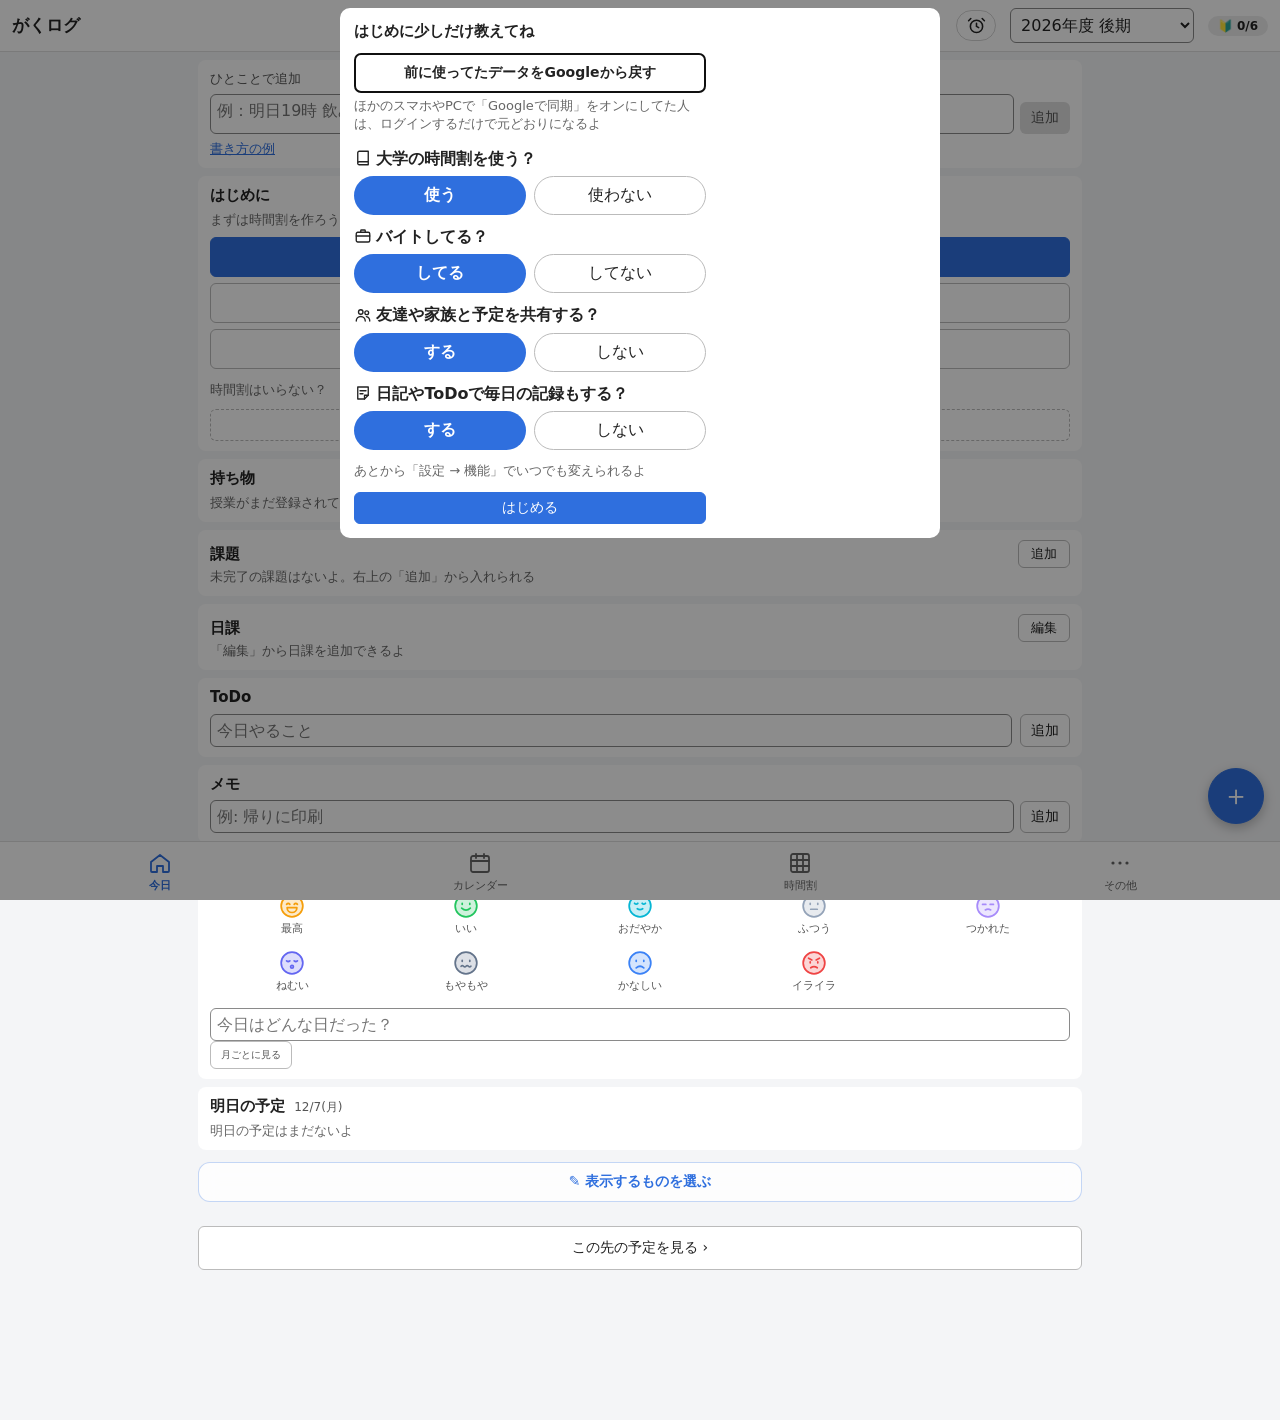
==== commit 25a16e90: "授業一覧の曜日しぼりこみ・今日の課題の「追加」（gakurogu の release/1.1.3 64cab3f から） Co-Authored-By: Claude Opus 5.5 <norepl" ====
--- a/index.html
+++ b/index.html
@@ -9,7 +9,7 @@
 <link rel="apple-touch-icon" href="apple-touch-icon.png">
 <link rel="icon" href="apple-touch-icon.png">
 <title>がくログ</title>
-<link rel="stylesheet" href="style.css?v=335">
+<link rel="stylesheet" href="style.css?v=337">
 </head>
 <body>
 <header>
@@ -148,6 +148,7 @@
           <button type="button" data-course-filter="all" aria-pressed="true">すべて</button>
           <button type="button" data-course-filter="warn" aria-pressed="false">要注意</button>
         </div>
+        <label>しぼりこみ<select id="courseOverviewDay"><option value="">すべての曜日</option></select></label>
         <label>並び順<select id="courseOverviewSort"><option value="day">曜日・時限順</option><option value="absence">欠席が多い順</option></select></label>
       </div>
       <p id="overviewSummary" class="hint" role="status"></p>
@@ -669,7 +670,7 @@
 <script src="qrcode.js"></script>
 <script src="jsQR.js"></script>
 <script src="ai-review.js?v=318"></script>
-<script src="app.js?v=335"></script>
+<script src="app.js?v=337"></script>
 <script src="course-catalog.js?v=318"></script>
 <script src="community-courses.js?v=2"></script>
 <script src="grades.js?v=318"></script>
--- a/style.css
+++ b/style.css
@@ -1171,6 +1171,7 @@
 .hbHead { display:flex; align-items:center; justify-content:space-between; gap:8px; }
 .hbHead h2 { margin:0; }
 .hbHead small { margin-left:4px; font-size:13px; font-weight:400; opacity:.7; }
+#taskCard .hbHead small { opacity:1; font-size:12px; color:var(--sub); } /* 課題の件数はふつうの見出しと同じ濃さ */
 .hbEditBtn { padding:4px 12px; font-size:13px; }
 .hbList { margin:8px 0 0; padding:0; }
 .hbList > li { list-style:none; display:flex; align-items:center; gap:10px; padding:10px 0; border-bottom:1px solid rgba(128,128,128,.2); }
@@ -2464,3 +2465,6 @@
 #evPlaceBar span { flex: 1; min-width: 0; }
 #evPlaceBar button { flex: none; min-height: 40px; margin: 0; }
 html.evPlacing :is(#calGrid .cd, #tlGrid .tlDay, #tlGrid .tlHead) { cursor: copy; }
+
+/* 入力中は＋ボタンを消す（下の「追加」ボタンと重ならないように） */
+html.typing #fab { display: none; }
